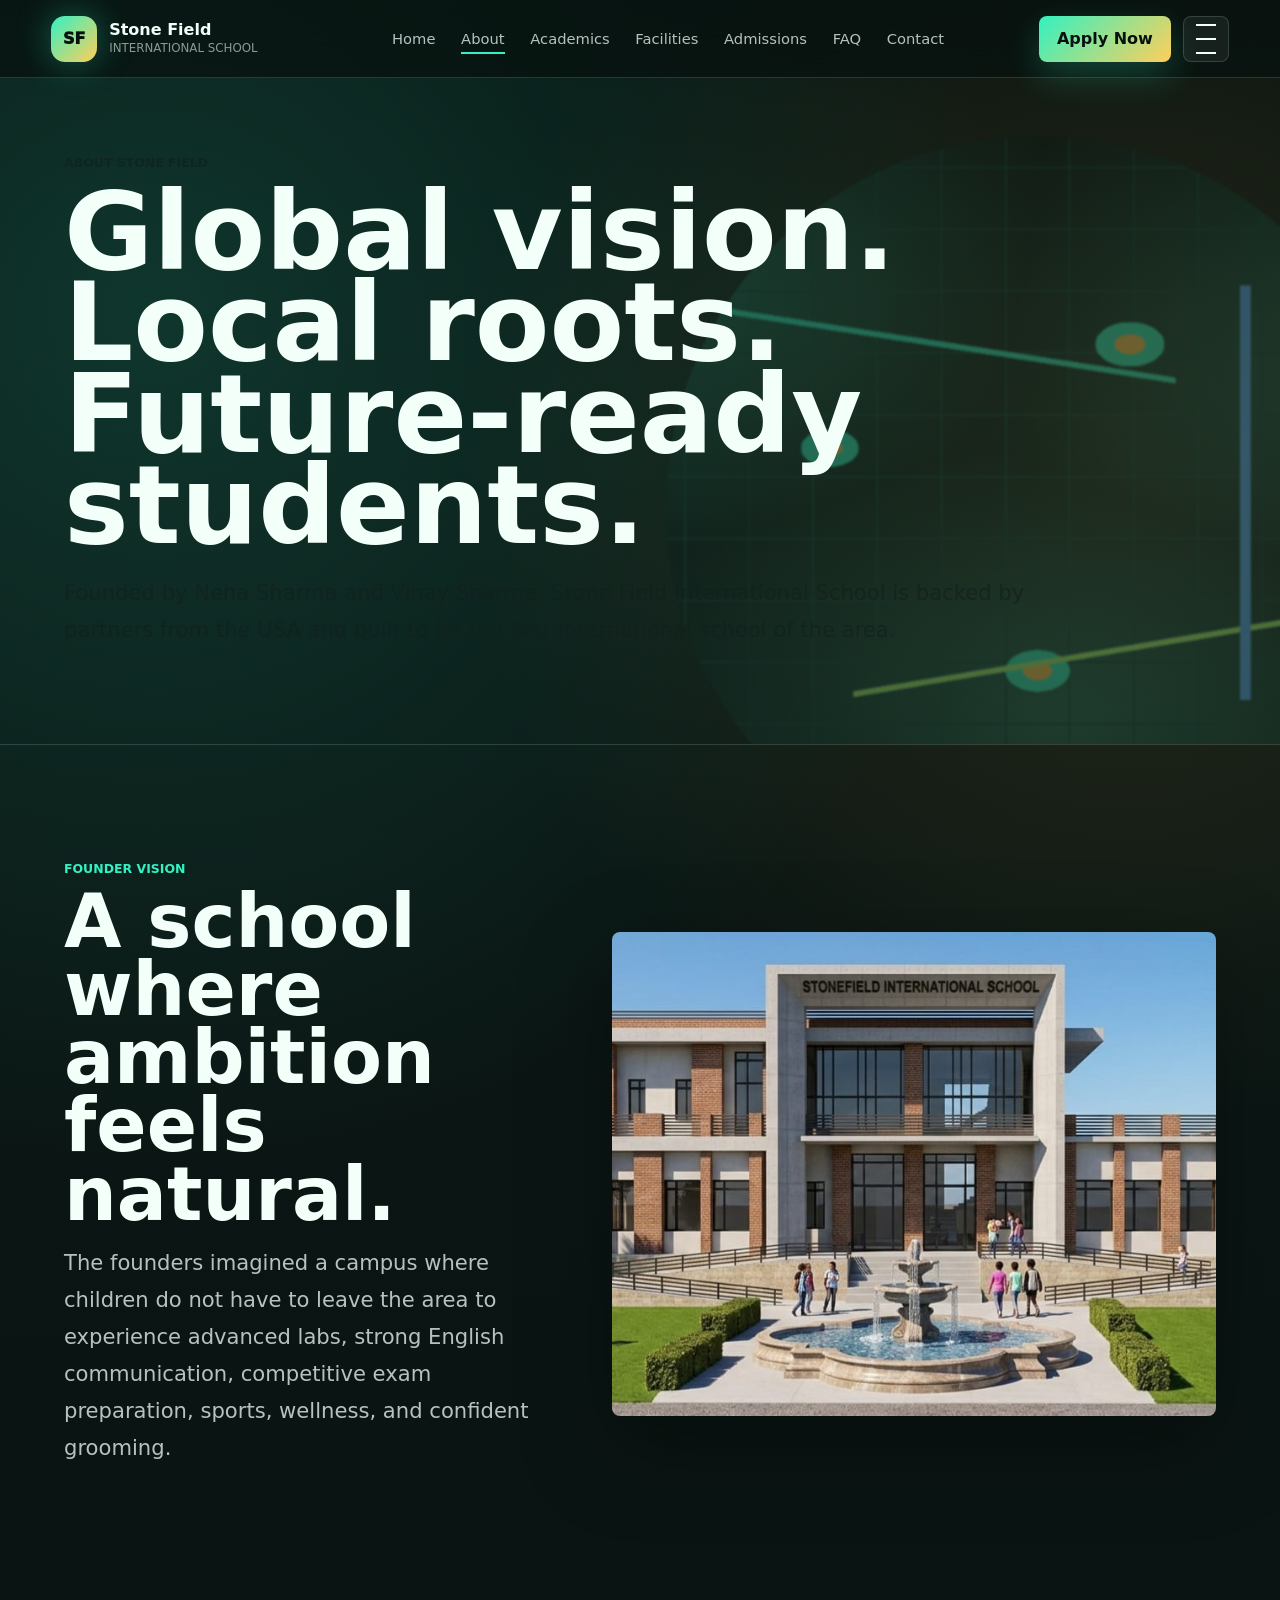
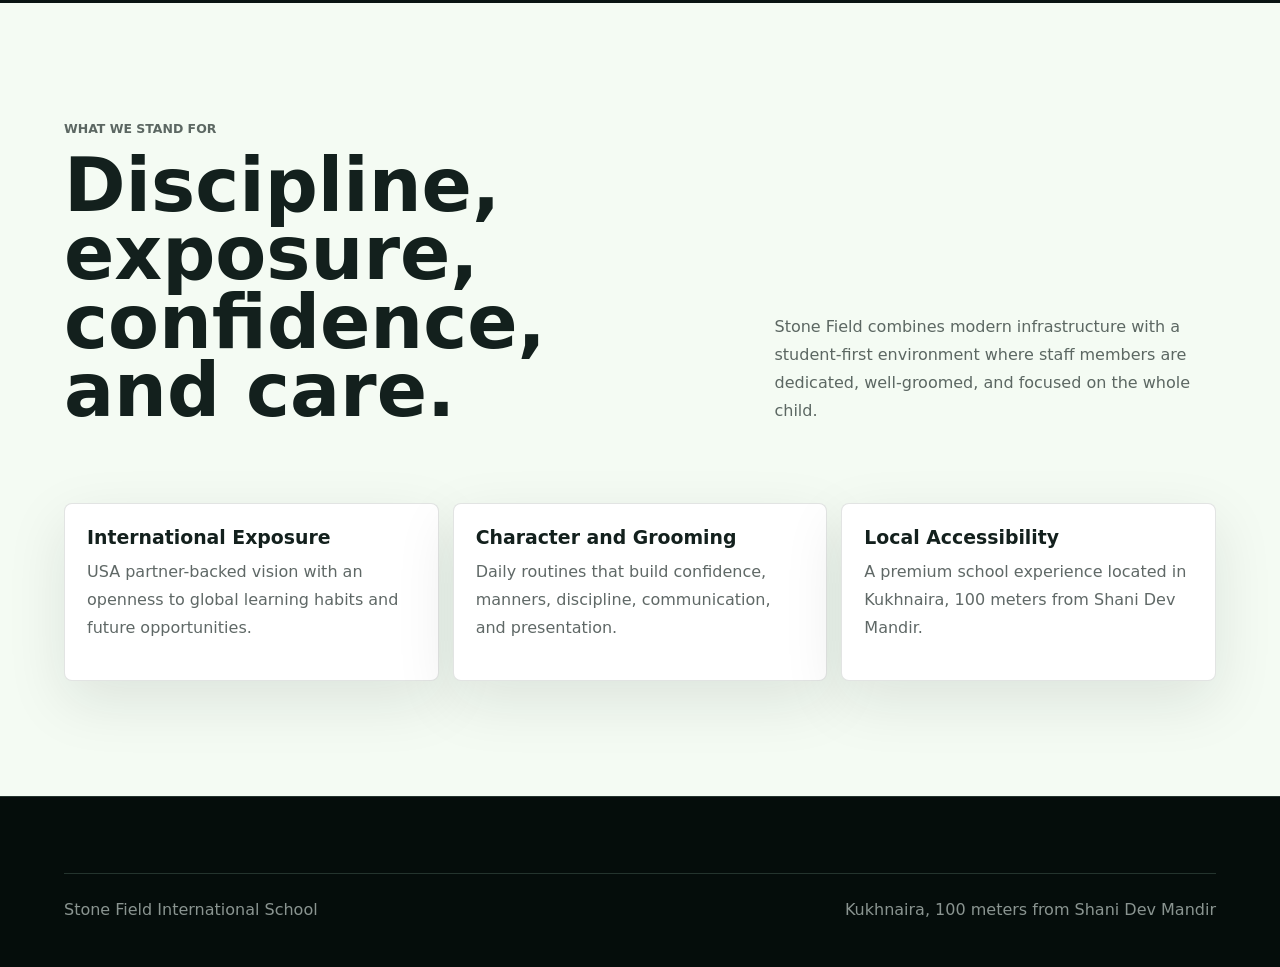
==== about.html @ f82017cf "Update about.html" ====
<!doctype html>
<html lang="en">
  <head>
    <meta charset="UTF-8" />
    <meta name="viewport" content="width=device-width, initial-scale=1.0" />
    <title>About | Stone Field International School</title>
    <meta name="description" content="About Stone Field International School, Kukhnaira's first international school." />
    <link rel="stylesheet" href="styles.css" />
  </head>
  <body>
    <header class="site-header">
      <a class="brand" href="index.html"><span class="brand-mark">SF</span><span><strong>Stone Field</strong><small>International School</small></span></a>
      <nav class="desktop-nav"><a href="index.html">Home</a><a class="is-active" href="about.html">About</a><a href="academics.html">Academics</a><a href="facilities.html">Facilities</a><a href="admissions.html">Admissions</a><a href="faq.html">FAQ</a><a href="contact.html">Contact</a></nav>
      <div class="header-actions"><a class="chip-link" href="admissions.html">Apply Now</a><button class="menu-button" type="button" aria-expanded="false" aria-controls="megaMenu" aria-label="Open menu"><span></span><span></span><span></span></button></div>
    </header>
    <aside class="mega-menu" id="megaMenu" aria-hidden="true">
      <nav class="mega-links"><a href="about.html">About <span>01</span></a><a href="academics.html">Academics <span>02</span></a><a href="facilities.html">Facilities <span>03</span></a><a href="admissions.html">Admissions <span>04</span></a><a href="faq.html">FAQ <span>05</span></a><a href="contact.html">Contact <span>06</span></a></nav>
      <div class="mega-panel"><p class="eyebrow">Our story</p><h2>Built for a new generation of learners.</h2><p>Stone Field brings international-standard schooling to Kukhnaira with a high-tech campus and values-led culture.</p><a class="primary-button" href="contact.html">Visit Campus</a></div>
    </aside>
    <main>
      <section class="page-hero">
        <div class="page-intro">
          <p class="eyebrow">About Stone Field</p>
          <h1>Global vision. Local roots. Future-ready students.</h1>
          <p class="lead">Founded by Neha Sharma and Vinay Sharma, Stone Field International School is backed by partners from the USA and built to be the first international school of the area.</p>
        </div>
      </section>
      <section class="section split-section">
        <div>
          <p class="eyebrow">Founder vision</p>
          <h2>A school where ambition feels natural.</h2>
          <p class="lead">The founders imagined a campus where children do not have to leave the area to experience advanced labs, strong English communication, competitive exam preparation, sports, wellness, and confident grooming.</p>
        </div>
        <img src="assets/stone-field-campus.png" alt="Stone Field campus" />
      </section>
      <section class="section light">
        <div class="section-heading">
          <div><p class="eyebrow">What we stand for</p><h2>Discipline, exposure, confidence, and care.</h2></div>
          <p>Stone Field combines modern infrastructure with a student-first environment where staff members are dedicated, well-groomed, and focused on the whole child.</p>
        </div>
        <div class="path-grid">
          <article class="path-card"><h3>International Exposure</h3><p>USA partner-backed vision with an openness to global learning habits and future opportunities.</p></article>
          <article class="path-card"><h3>Character and Grooming</h3><p>Daily routines that build confidence, manners, discipline, communication, and presentation.</p></article>
          <article class="path-card"><h3>Local Accessibility</h3><p>A premium school experience located in Kukhnaira, 100 meters from Shani Dev Mandir.</p></article>
        </div>
      </section>
    </main>
    <footer class="site-footer"><div class="footer-bottom"><span>Stone Field International School</span><span>Kukhnaira, 100 meters from Shani Dev Mandir</span></div></footer>
    <script src="script.js"></script>
  </body>
</html>
---- styles.css ----
:root {
  --night: #07110f;
  --panel: #0d1b18;
  --panel-2: #102520;
  --ink: #f3fff9;
  --soft: rgba(243, 255, 249, 0.74);
  --muted: rgba(243, 255, 249, 0.56);
  --line: rgba(198, 255, 230, 0.16);
  --teal: #33f1c2;
  --mint: #a8ff7a;
  --gold: #ffcf5a;
  --coral: #ff745c;
  --blue: #58b8ff;
  --paper: #f4fbf3;
  --dark-text: #13201d;
  --shadow: 0 30px 90px rgba(0, 0, 0, 0.34);
}

* {
  box-sizing: border-box;
}

html {
  scroll-behavior: smooth;
}

body {
  margin: 0;
  color: var(--ink);
  background:
    radial-gradient(circle at 12% 12%, rgba(51, 241, 194, 0.16), transparent 34%),
    radial-gradient(circle at 88% 18%, rgba(255, 207, 90, 0.12), transparent 28%),
    linear-gradient(180deg, #07110f 0%, #0b1614 42%, #07110f 100%);
  font-family: Inter, ui-sans-serif, system-ui, -apple-system, BlinkMacSystemFont, "Segoe UI", sans-serif;
}

body.menu-open {
  overflow: hidden;
}

a {
  color: inherit;
  text-decoration: none;
}

img {
  display: block;
  max-width: 100%;
}

button,
input,
select,
textarea {
  font: inherit;
}

.site-header {
  position: fixed;
  z-index: 50;
  top: 0;
  left: 0;
  right: 0;
  display: flex;
  align-items: center;
  justify-content: space-between;
  gap: 24px;
  min-height: 78px;
  padding: 14px clamp(18px, 4vw, 64px);
  border-bottom: 1px solid var(--line);
  background: rgba(7, 17, 15, 0.72);
  backdrop-filter: blur(22px);
}

.brand {
  display: flex;
  align-items: center;
  gap: 12px;
  min-width: 246px;
}

.brand-mark {
  display: grid;
  place-items: center;
  width: 46px;
  height: 46px;
  color: var(--night);
  background: linear-gradient(135deg, var(--teal), var(--gold));
  border-radius: 14px;
  font-weight: 950;
  box-shadow: 0 0 34px rgba(51, 241, 194, 0.34);
}

.brand strong,
.brand small {
  display: block;
  line-height: 1;
}

.brand small {
  margin-top: 5px;
  color: var(--muted);
  font-size: 0.74rem;
  text-transform: uppercase;
}

.desktop-nav {
  display: flex;
  align-items: center;
  justify-content: center;
  gap: clamp(14px, 2vw, 28px);
  color: var(--soft);
  font-size: 0.92rem;
}

.desktop-nav a {
  position: relative;
  padding: 10px 0;
}

.desktop-nav a::after {
  position: absolute;
  right: 0;
  bottom: 3px;
  left: 0;
  height: 2px;
  content: "";
  background: var(--teal);
  transform: scaleX(0);
  transform-origin: left;
  transition: transform 180ms ease;
}

.desktop-nav a:hover::after,
.desktop-nav a.is-active::after {
  transform: scaleX(1);
}

.header-actions {
  display: flex;
  align-items: center;
  gap: 12px;
}

.chip-link,
.primary-button,
.secondary-button,
.ghost-button,
.enquiry-form button {
  display: inline-flex;
  align-items: center;
  justify-content: center;
  min-height: 46px;
  padding: 0 18px;
  border-radius: 8px;
  font-weight: 850;
  line-height: 1;
}

.chip-link,
.primary-button,
.enquiry-form button {
  color: var(--night);
  background: linear-gradient(135deg, var(--teal), var(--gold));
  border: 0;
  box-shadow: 0 14px 36px rgba(51, 241, 194, 0.22);
}

.secondary-button {
  color: var(--ink);
  border: 1px solid rgba(255, 255, 255, 0.38);
  background: rgba(255, 255, 255, 0.08);
}

.ghost-button {
  color: var(--ink);
  border: 1px solid var(--line);
  background: transparent;
}

.menu-button {
  display: grid;
  place-items: center;
  width: 46px;
  height: 46px;
  border: 1px solid var(--line);
  border-radius: 8px;
  color: var(--ink);
  background: rgba(255, 255, 255, 0.06);
  cursor: pointer;
}

.menu-button span {
  display: block;
  width: 20px;
  height: 2px;
  margin: 3px 0;
  background: currentColor;
}

.mega-menu {
  position: fixed;
  z-index: 45;
  inset: 0;
  display: grid;
  grid-template-columns: minmax(0, 0.9fr) minmax(320px, 1.1fr);
  gap: clamp(24px, 5vw, 70px);
  align-items: end;
  padding: 112px clamp(18px, 5vw, 72px) 48px;
  background:
    linear-gradient(135deg, rgba(7, 17, 15, 0.98), rgba(12, 36, 31, 0.96)),
    url("assets/circuit-campus.png") center / cover;
  transform: translateY(-105%);
  transition: transform 260ms ease;
}

.mega-menu.is-open {
  transform: translateY(0);
}

.mega-links {
  display: grid;
  gap: 12px;
}

.mega-links a {
  display: flex;
  justify-content: space-between;
  gap: 18px;
  padding: clamp(16px, 2vw, 24px);
  border: 1px solid var(--line);
  border-radius: 8px;
  background: rgba(255, 255, 255, 0.06);
  font-size: clamp(1.45rem, 4vw, 4.6rem);
  font-weight: 920;
  line-height: 0.95;
}

.mega-links span {
  color: var(--teal);
  font-size: 0.85rem;
}

.mega-panel {
  padding: clamp(24px, 4vw, 42px);
  border: 1px solid var(--line);
  border-radius: 8px;
  background: rgba(255, 255, 255, 0.08);
  box-shadow: var(--shadow);
}

.mega-panel p {
  color: var(--soft);
  line-height: 1.75;
}

.hero {
  position: relative;
  min-height: 100vh;
  display: grid;
  align-items: end;
  overflow: hidden;
  padding: 118px clamp(18px, 5vw, 72px) 44px;
}

.hero::before {
  position: absolute;
  inset: 0;
  content: "";
  background:
    linear-gradient(90deg, rgba(7, 17, 15, 0.92) 0%, rgba(7, 17, 15, 0.64) 42%, rgba(7, 17, 15, 0.18) 100%),
    linear-gradient(0deg, rgba(7, 17, 15, 0.98) 0%, rgba(7, 17, 15, 0) 50%);
}

.hero-art {
  position: absolute;
  inset: 0;
  width: 100%;
  height: 100%;
  object-fit: cover;
  filter: saturate(1.12) contrast(1.08) brightness(0.92);
}

.hero-grid {
  position: absolute;
  inset: 0;
  opacity: 0.26;
  background-image:
    linear-gradient(rgba(51, 241, 194, 0.18) 1px, transparent 1px),
    linear-gradient(90deg, rgba(51, 241, 194, 0.18) 1px, transparent 1px);
  background-size: 54px 54px;
  mask-image: linear-gradient(90deg, black, transparent 78%);
}

.hero::after {
  position: absolute;
  inset: 0;
  content: "";
  pointer-events: none;
  background:
    linear-gradient(rgba(255, 255, 255, 0.04) 1px, transparent 1px),
    linear-gradient(90deg, rgba(255, 255, 255, 0.03) 1px, transparent 1px);
  background-size: 100% 7px, 9px 100%;
  opacity: 0.16;
}

.hero-content {
  position: relative;
  z-index: 2;
  display: grid;
  grid-template-columns: minmax(0, 1.05fr) minmax(300px, 0.58fr);
  gap: clamp(28px, 5vw, 76px);
  align-items: end;
  width: 100%;
}

.hero-copy-wrap {
  max-width: 880px;
}

.eyebrow {
  margin: 0 0 12px;
  color: var(--teal);
  font-size: 0.78rem;
  font-weight: 900;
  letter-spacing: 0;
  text-transform: uppercase;
}

h1,
h2,
h3,
p {
  margin-top: 0;
}

h1 {
  margin-bottom: 24px;
  font-size: clamp(3.4rem, 10vw, 10rem);
  line-height: 0.84;
  letter-spacing: 0;
}

h2 {
  margin-bottom: 16px;
  font-size: clamp(2.25rem, 5.8vw, 6.8rem);
  line-height: 0.92;
  letter-spacing: 0;
}

h3 {
  margin-bottom: 10px;
  font-size: 1.18rem;
}

.hero-copy,
.lead {
  color: var(--soft);
  font-size: clamp(1.04rem, 1.7vw, 1.32rem);
  line-height: 1.75;
}

.hero-actions {
  display: flex;
  flex-wrap: wrap;
  gap: 12px;
  margin-top: 30px;
}

.signal-card {
  padding: 22px;
  border: 1px solid var(--line);
  border-radius: 8px;
  background: rgba(8, 24, 21, 0.76);
  box-shadow: var(--shadow);
  backdrop-filter: blur(18px);
}

.signal-card strong {
  display: block;
  margin-bottom: 12px;
  color: var(--gold);
  font-size: 0.86rem;
  text-transform: uppercase;
}

.signal-row {
  display: grid;
  grid-template-columns: 88px 1fr;
  gap: 14px;
  align-items: center;
  padding: 13px 0;
  border-top: 1px solid var(--line);
}

.signal-row b {
  color: var(--ink);
  font-size: 1.7rem;
  line-height: 1;
}

.signal-row span {
  color: var(--muted);
  line-height: 1.45;
}

.ticker {
  position: relative;
  z-index: 2;
  overflow: hidden;
  margin-top: 44px;
  border-block: 1px solid var(--line);
  color: var(--night);
  background: linear-gradient(90deg, var(--teal), var(--gold), var(--mint));
}

.ticker-track {
  display: flex;
  width: max-content;
  animation: ticker 28s linear infinite;
}

.ticker span {
  padding: 13px 26px;
  font-weight: 900;
  white-space: nowrap;
}

@keyframes ticker {
  from {
    transform: translateX(0);
  }
  to {
    transform: translateX(-50%);
  }
}

.section {
  padding: clamp(72px, 9vw, 132px) clamp(18px, 5vw, 72px);
}

.section.light {
  color: var(--dark-text);
  background: var(--paper);
}

.section-heading {
  display: grid;
  grid-template-columns: minmax(0, 0.82fr) minmax(280px, 0.56fr);
  gap: clamp(24px, 5vw, 70px);
  align-items: end;
  margin-bottom: clamp(30px, 5vw, 62px);
}

.section-heading p:not(.eyebrow),
.section.light p,
.page-intro p {
  color: rgba(19, 32, 29, 0.68);
  line-height: 1.75;
}

.section:not(.light) .section-heading p:not(.eyebrow),
.section:not(.light) .lead {
  color: var(--soft);
}

.story-steps {
  display: grid;
  grid-template-columns: repeat(5, minmax(0, 1fr));
  border-top: 1px solid var(--line);
  border-left: 1px solid var(--line);
}

.story-steps a {
  min-height: 270px;
  display: flex;
  flex-direction: column;
  justify-content: space-between;
  padding: 22px;
  border-right: 1px solid var(--line);
  border-bottom: 1px solid var(--line);
  background: rgba(255, 255, 255, 0.055);
  transition:
    transform 180ms ease,
    background 180ms ease;
}

.story-steps a:hover {
  background: rgba(51, 241, 194, 0.1);
  transform: translateY(-6px);
}

.story-steps b {
  color: var(--teal);
  font-size: 0.9rem;
}

.story-steps strong {
  font-size: clamp(1.28rem, 2.2vw, 2.25rem);
  line-height: 1;
}

.story-steps span {
  color: var(--muted);
  line-height: 1.55;
}

.feature-showcase {
  display: grid;
  grid-template-columns: repeat(3, minmax(0, 1fr));
  gap: 18px;
}

.feature-card,
.facility-card,
.path-card,
.news-card,
.contact-card {
  overflow: hidden;
  border: 1px solid rgba(19, 32, 29, 0.12);
  border-radius: 8px;
  background: #fff;
  box-shadow: 0 20px 60px rgba(19, 32, 29, 0.1);
}

.feature-card img,
.facility-card img,
.news-card img {
  width: 100%;
  aspect-ratio: 1.42;
  object-fit: cover;
  filter: saturate(1.08) contrast(1.03);
}

.feature-card,
.facility-card {
  position: relative;
}

.feature-card::after,
.facility-card::after {
  position: absolute;
  top: 16px;
  right: 16px;
  width: 42px;
  height: 42px;
  content: "";
  border: 1px solid rgba(51, 241, 194, 0.6);
  border-left: 0;
  border-bottom: 0;
}

.feature-card div,
.facility-card div,
.path-card,
.news-card div,
.contact-card {
  padding: 22px;
}

.feature-card p,
.facility-card p,
.path-card p,
.news-card p,
.contact-card p {
  color: rgba(19, 32, 29, 0.66);
  line-height: 1.65;
}

.dark-band {
  background:
    linear-gradient(135deg, rgba(12, 28, 25, 0.96), rgba(10, 22, 31, 0.96)),
    url("assets/circuit-campus.png") center / cover fixed;
}

.metric-grid,
.facility-grid,
.path-grid,
.contact-grid {
  display: grid;
  grid-template-columns: repeat(4, minmax(0, 1fr));
  gap: 14px;
}

.metric {
  min-height: 180px;
  padding: 22px;
  border: 1px solid var(--line);
  border-radius: 8px;
  background: rgba(255, 255, 255, 0.06);
}

.metric b {
  display: block;
  margin-bottom: 18px;
  color: var(--gold);
  font-size: clamp(2.5rem, 5vw, 5rem);
  line-height: 0.9;
}

.metric span {
  color: var(--soft);
  line-height: 1.55;
}

.vision-wall {
  display: grid;
  grid-template-columns: 1.05fr 0.95fr;
  gap: 18px;
  align-items: stretch;
}

.vision-photo {
  position: relative;
  min-height: 560px;
  overflow: hidden;
  border: 1px solid var(--line);
  border-radius: 8px;
  background: var(--panel);
  box-shadow: var(--shadow);
}

.vision-photo img {
  width: 100%;
  height: 100%;
  min-height: inherit;
  object-fit: cover;
  filter: saturate(1.08) contrast(1.08);
}

.vision-photo::before {
  position: absolute;
  inset: 0;
  content: "";
  background: linear-gradient(0deg, rgba(7, 17, 15, 0.88), rgba(7, 17, 15, 0.04) 58%);
}

.vision-photo div {
  position: absolute;
  right: 0;
  bottom: 0;
  left: 0;
  padding: clamp(22px, 4vw, 40px);
}

.vision-photo h3 {
  max-width: 620px;
  font-size: clamp(1.8rem, 3.8vw, 4.4rem);
  line-height: 0.94;
}

.vision-photo p {
  max-width: 560px;
  color: var(--soft);
  line-height: 1.7;
}

.vision-stack {
  display: grid;
  gap: 18px;
}

.vision-mini {
  position: relative;
  min-height: 270px;
  overflow: hidden;
  border: 1px solid var(--line);
  border-radius: 8px;
  background: var(--panel);
}

.vision-mini img {
  width: 100%;
  height: 100%;
  min-height: inherit;
  object-fit: cover;
  filter: saturate(1.1) contrast(1.04);
}

.vision-mini span {
  position: absolute;
  right: 16px;
  bottom: 16px;
  left: 16px;
  padding: 13px 14px;
  color: var(--night);
  background: linear-gradient(135deg, var(--teal), var(--gold));
  border-radius: 8px;
  font-weight: 900;
}

.page-hero {
  position: relative;
  overflow: hidden;
  padding: 152px clamp(18px, 5vw, 72px) 74px;
  border-bottom: 1px solid var(--line);
}

.page-hero::after {
  position: absolute;
  right: -10%;
  bottom: -18%;
  width: 58vw;
  height: 58vw;
  content: "";
  background: url("assets/circuit-campus.png") center / cover;
  opacity: 0.34;
  border-radius: 50%;
  filter: blur(1px);
}

.page-intro {
  position: relative;
  z-index: 1;
  max-width: 980px;
}

.page-intro h1 {
  font-size: clamp(3.2rem, 8.5vw, 8.6rem);
}

.split-section {
  display: grid;
  grid-template-columns: minmax(0, 0.8fr) minmax(300px, 1fr);
  gap: clamp(28px, 5vw, 76px);
  align-items: center;
}

.split-section img {
  width: 100%;
  border-radius: 8px;
  box-shadow: var(--shadow);
  aspect-ratio: 1.25;
  object-fit: cover;
}

.text-stack {
  display: grid;
  gap: 18px;
}

.text-stack article {
  padding: 20px;
  border: 1px solid var(--line);
  border-radius: 8px;
  background: rgba(255, 255, 255, 0.06);
}

.text-stack p {
  color: var(--soft);
  line-height: 1.7;
}

.facility-grid,
.path-grid,
.contact-grid {
  grid-template-columns: repeat(3, minmax(0, 1fr));
}

.facility-card h3,
.path-card h3,
.contact-card h3 {
  color: var(--dark-text);
}

.admission-steps {
  counter-reset: step;
  display: grid;
  gap: 14px;
}

.admission-steps article {
  counter-increment: step;
  display: grid;
  grid-template-columns: 86px 1fr;
  gap: 18px;
  padding: 22px;
  border: 1px solid var(--line);
  border-radius: 8px;
  background: rgba(255, 255, 255, 0.06);
}

.admission-steps article::before {
  content: "0" counter(step);
  color: var(--teal);
  font-size: 2.5rem;
  font-weight: 950;
}

.admission-steps p {
  color: var(--soft);
  line-height: 1.65;
}

.contact-section {
  display: grid;
  grid-template-columns: minmax(0, 0.8fr) minmax(320px, 0.8fr);
  gap: clamp(28px, 5vw, 72px);
  align-items: start;
}

.enquiry-form {
  display: grid;
  gap: 16px;
  padding: clamp(22px, 3vw, 34px);
  border: 1px solid var(--line);
  border-radius: 8px;
  background: rgba(255, 255, 255, 0.08);
  box-shadow: var(--shadow);
}

.enquiry-form label {
  display: grid;
  gap: 8px;
  color: var(--ink);
  font-weight: 800;
}

.enquiry-form input,
.enquiry-form select,
.enquiry-form textarea {
  width: 100%;
  min-height: 50px;
  padding: 0 14px;
  color: var(--ink);
  border: 1px solid var(--line);
  border-radius: 8px;
  background: rgba(255, 255, 255, 0.08);
}

.enquiry-form textarea {
  min-height: 120px;
  padding-top: 14px;
  resize: vertical;
}

.form-note {
  margin: 0;
  color: var(--muted);
  font-size: 0.9rem;
}

.site-footer {
  padding: 42px clamp(18px, 5vw, 72px);
  border-top: 1px solid var(--line);
  background: #050d0b;
}

.footer-grid {
  display: grid;
  grid-template-columns: minmax(260px, 1fr) repeat(3, minmax(140px, 0.5fr));
  gap: 28px;
}

.site-footer h3,
.site-footer strong {
  color: var(--ink);
}

.site-footer a,
.site-footer p,
.site-footer span {
  display: block;
  color: var(--muted);
  line-height: 1.8;
}

.footer-bottom {
  display: flex;
  justify-content: space-between;
  gap: 18px;
  margin-top: 34px;
  padding-top: 22px;
  border-top: 1px solid var(--line);
}

@media (max-width: 1050px) {
  .desktop-nav {
    display: none;
  }

  .hero-content,
  .section-heading,
  .split-section,
  .contact-section,
  .mega-menu {
    grid-template-columns: 1fr;
  }

  .story-steps,
  .metric-grid,
  .facility-grid,
  .path-grid,
  .contact-grid {
    grid-template-columns: repeat(2, minmax(0, 1fr));
  }

  .feature-showcase {
    grid-template-columns: 1fr;
  }

  .vision-wall {
    grid-template-columns: 1fr;
  }
}

@media (max-width: 700px) {
  .site-header {
    min-height: 70px;
  }

  .brand {
    min-width: 0;
  }

  .brand small {
    font-size: 0.66rem;
  }

  .chip-link {
    display: none;
  }

  .hero {
    min-height: 94vh;
    padding-top: 100px;
  }

  h1,
  .page-intro h1 {
    font-size: clamp(3.2rem, 15vw, 5.6rem);
  }

  .hero-actions a {
    width: 100%;
  }

  .story-steps,
  .metric-grid,
  .facility-grid,
  .path-grid,
  .contact-grid,
  .footer-grid {
    grid-template-columns: 1fr;
  }

  .story-steps a {
    min-height: 190px;
  }

  .vision-photo {
    min-height: 430px;
  }

  .admission-steps article {
    grid-template-columns: 1fr;
  }

  .footer-bottom {
    flex-direction: column;
  }
}
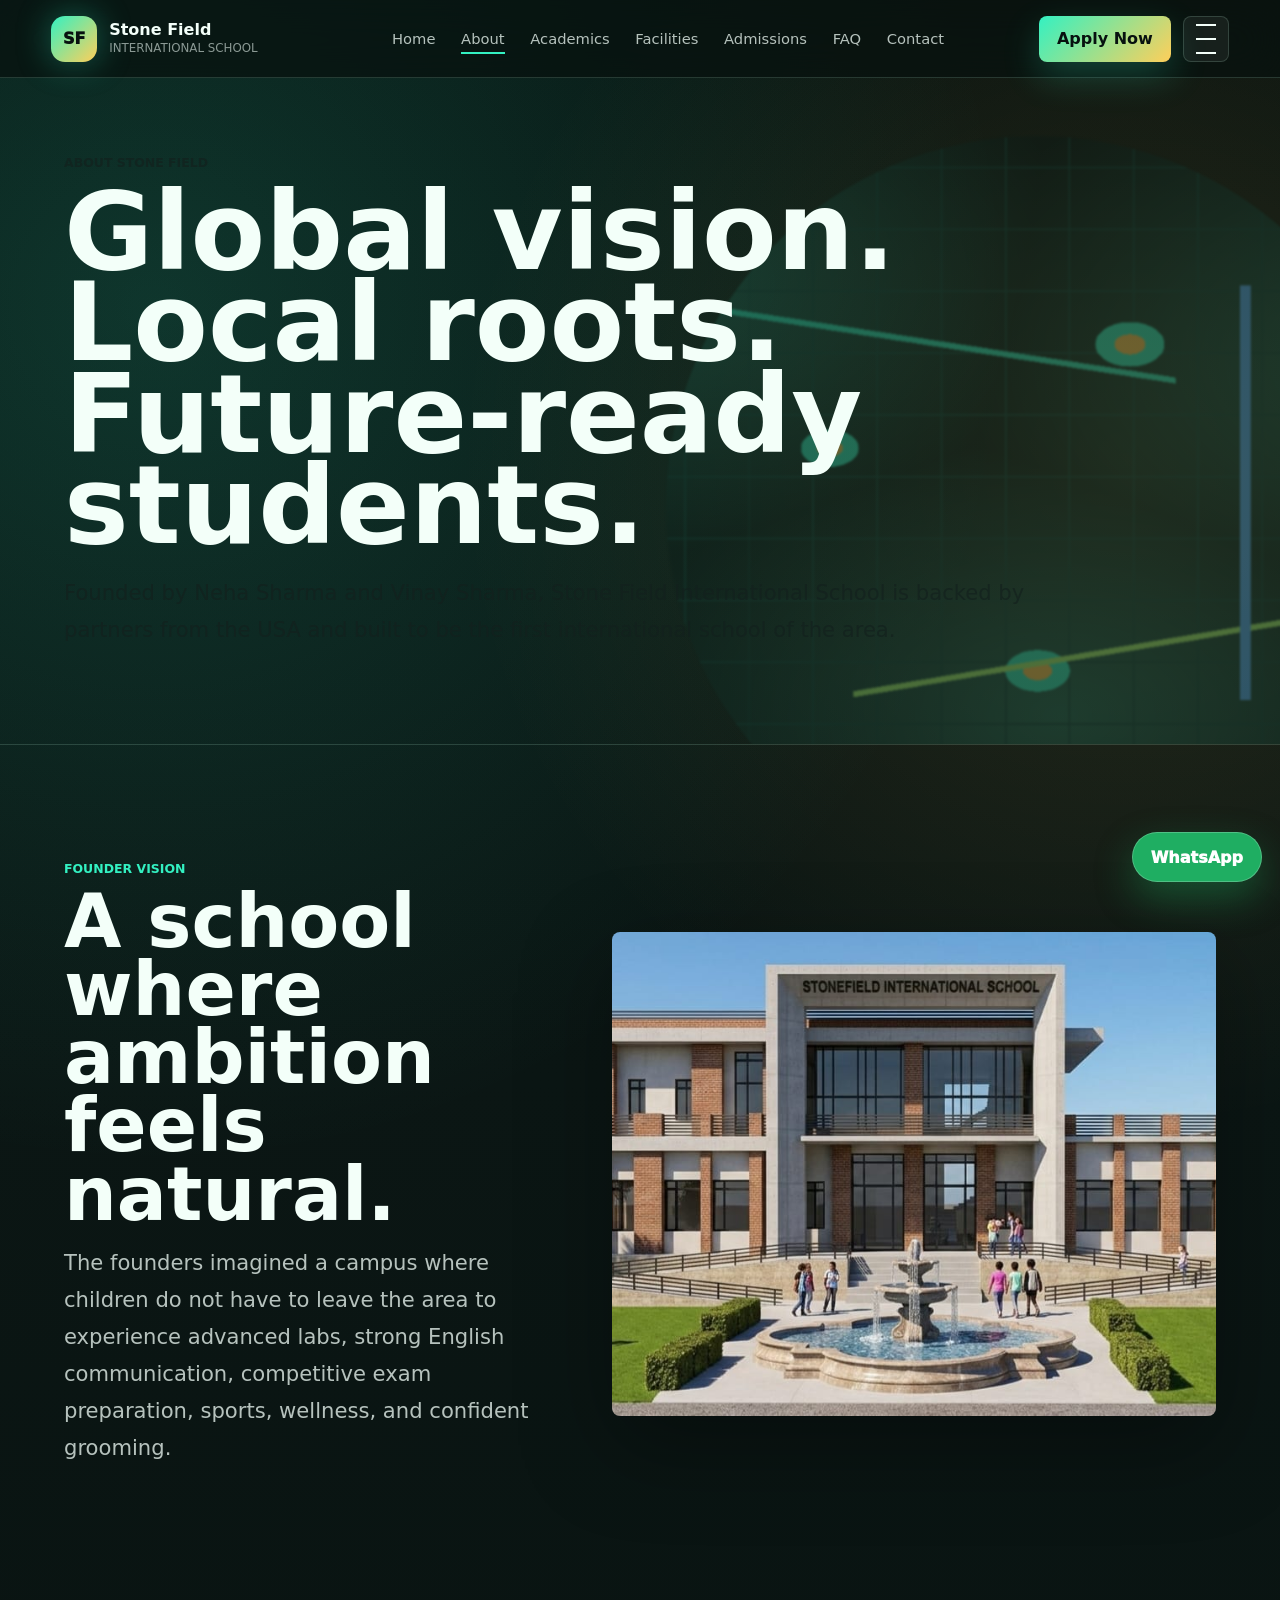
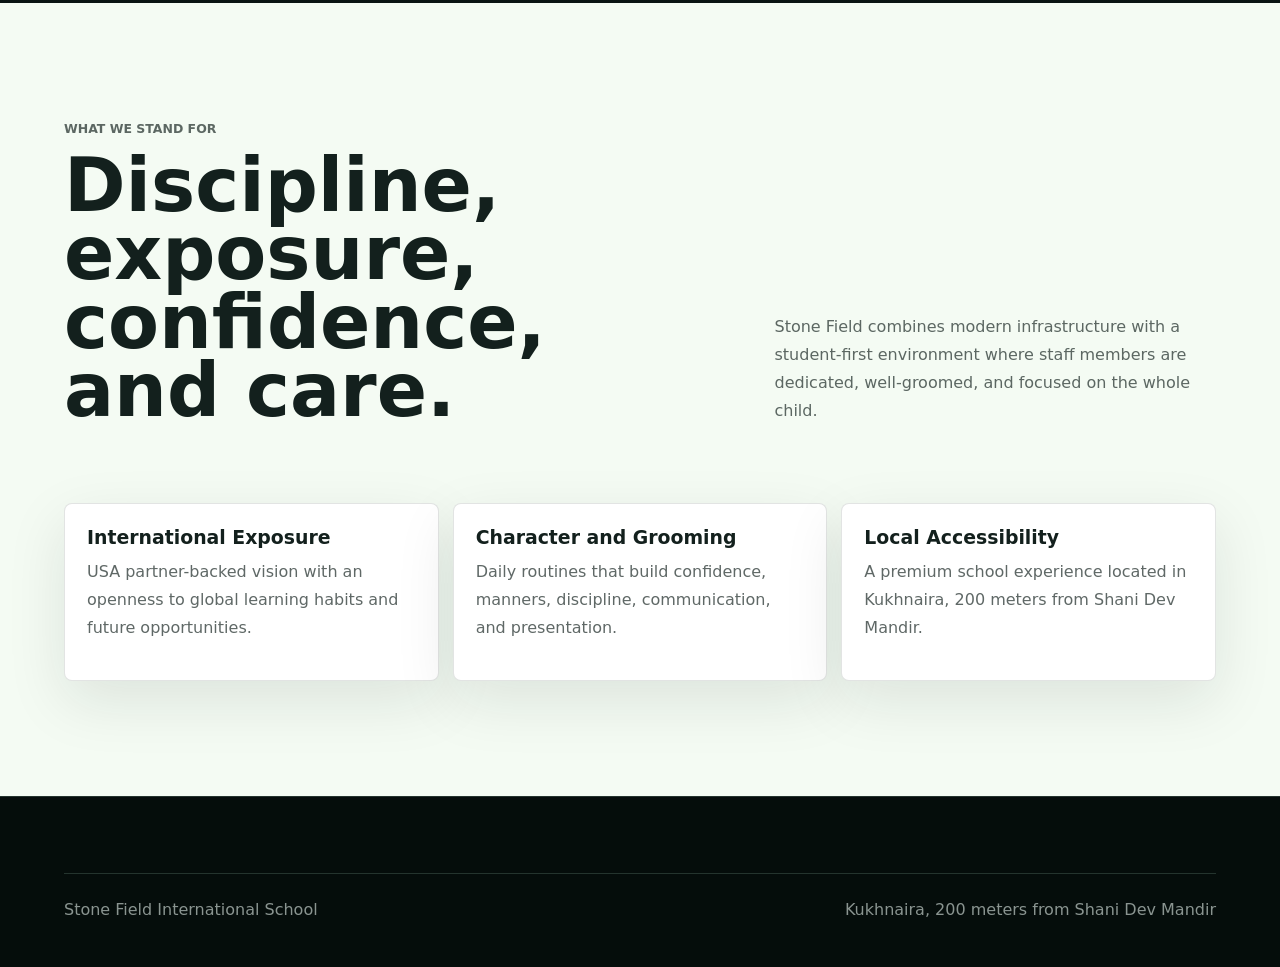
==== commit ca08e072: "Update about.html" ====
--- a/about.html
+++ b/about.html
@@ -41,11 +41,11 @@
         <div class="path-grid">
           <article class="path-card"><h3>International Exposure</h3><p>USA partner-backed vision with an openness to global learning habits and future opportunities.</p></article>
           <article class="path-card"><h3>Character and Grooming</h3><p>Daily routines that build confidence, manners, discipline, communication, and presentation.</p></article>
-          <article class="path-card"><h3>Local Accessibility</h3><p>A premium school experience located in Kukhnaira, 100 meters from Shani Dev Mandir.</p></article>
+          <article class="path-card"><h3>Local Accessibility</h3><p>A premium school experience located in Kukhnaira, 200 meters from Shani Dev Mandir.</p></article>
         </div>
       </section>
     </main>
-    <footer class="site-footer"><div class="footer-bottom"><span>Stone Field International School</span><span>Kukhnaira, 100 meters from Shani Dev Mandir</span></div></footer>
+    <footer class="site-footer"><div class="footer-bottom"><span>Stone Field International School</span><span>Kukhnaira, 200 meters from Shani Dev Mandir</span></div></footer>
     <script src="script.js"></script>
   </body>
 </html>
--- a/styles.css
+++ b/styles.css
@@ -22,6 +22,7 @@
 
 html {
   scroll-behavior: smooth;
+  width: 100%;
 }
 
 body {
@@ -32,6 +33,8 @@
     radial-gradient(circle at 88% 18%, rgba(255, 207, 90, 0.12), transparent 28%),
     linear-gradient(180deg, #07110f 0%, #0b1614 42%, #07110f 100%);
   font-family: Inter, ui-sans-serif, system-ui, -apple-system, BlinkMacSystemFont, "Segoe UI", sans-serif;
+  overflow-x: hidden;
+  width: 100%;
 }
 
 body.menu-open {
@@ -46,6 +49,18 @@
 img {
   display: block;
   max-width: 100%;
+}
+
+section,
+header,
+footer,
+main,
+article,
+div,
+nav,
+aside,
+form {
+  min-width: 0;
 }
 
 button,
@@ -79,6 +94,10 @@
   min-width: 246px;
 }
 
+.brand > span:last-child {
+  min-width: 0;
+}
+
 .brand-mark {
   display: grid;
   place-items: center;
@@ -95,6 +114,7 @@
 .brand small {
   display: block;
   line-height: 1;
+  overflow-wrap: break-word;
 }
 
 .brand small {
@@ -155,6 +175,9 @@
   border-radius: 8px;
   font-weight: 850;
   line-height: 1;
+  max-width: 100%;
+  text-align: center;
+  white-space: normal;
 }
 
 .chip-link,
@@ -188,6 +211,7 @@
   color: var(--ink);
   background: rgba(255, 255, 255, 0.06);
   cursor: pointer;
+  flex: 0 0 auto;
 }
 
 .menu-button span {
@@ -212,6 +236,7 @@
     url("assets/circuit-campus.png") center / cover;
   transform: translateY(-105%);
   transition: transform 260ms ease;
+  overflow-y: auto;
 }
 
 .mega-menu.is-open {
@@ -263,13 +288,49 @@
   padding: 118px clamp(18px, 5vw, 72px) 44px;
 }
 
+.admission-alert {
+  position: fixed;
+  z-index: 60;
+  top: 78px;
+  left: 0;
+  right: 0;
+  display: flex;
+  align-items: center;
+  justify-content: center;
+  gap: 14px;
+  min-height: 42px;
+  padding: 9px clamp(14px, 4vw, 52px);
+  color: var(--night);
+  background: linear-gradient(90deg, var(--gold), var(--teal), var(--mint));
+  box-shadow: 0 18px 50px rgba(0, 0, 0, 0.22);
+}
+
+.admission-alert span {
+  padding: 5px 9px;
+  border: 1px solid rgba(7, 17, 15, 0.28);
+  border-radius: 999px;
+  font-size: 0.76rem;
+  font-weight: 950;
+  text-transform: uppercase;
+}
+
+.admission-alert strong {
+  font-size: 0.92rem;
+}
+
+.admission-alert a {
+  font-weight: 950;
+  text-decoration: underline;
+  text-underline-offset: 4px;
+}
+
 .hero::before {
   position: absolute;
   inset: 0;
   content: "";
   background:
-    linear-gradient(90deg, rgba(7, 17, 15, 0.92) 0%, rgba(7, 17, 15, 0.64) 42%, rgba(7, 17, 15, 0.18) 100%),
-    linear-gradient(0deg, rgba(7, 17, 15, 0.98) 0%, rgba(7, 17, 15, 0) 50%);
+    linear-gradient(90deg, rgba(3, 10, 9, 0.98) 0%, rgba(3, 10, 9, 0.88) 48%, rgba(3, 10, 9, 0.48) 100%),
+    linear-gradient(0deg, rgba(3, 10, 9, 0.98) 0%, rgba(3, 10, 9, 0.4) 58%, rgba(3, 10, 9, 0.28) 100%);
 }
 
 .hero-art {
@@ -281,9 +342,14 @@
   filter: saturate(1.12) contrast(1.08) brightness(0.92);
 }
 
+.hero-art {
+  z-index: 0;
+}
+
 .hero-grid {
   position: absolute;
   inset: 0;
+  z-index: 1;
   opacity: 0.26;
   background-image:
     linear-gradient(rgba(51, 241, 194, 0.18) 1px, transparent 1px),
@@ -302,11 +368,12 @@
     linear-gradient(90deg, rgba(255, 255, 255, 0.03) 1px, transparent 1px);
   background-size: 100% 7px, 9px 100%;
   opacity: 0.16;
+  z-index: 1;
 }
 
 .hero-content {
   position: relative;
-  z-index: 2;
+  z-index: 3;
   display: grid;
   grid-template-columns: minmax(0, 1.05fr) minmax(300px, 0.58fr);
   gap: clamp(28px, 5vw, 76px);
@@ -314,8 +381,86 @@
   width: 100%;
 }
 
+@keyframes pulse-dot {
+  0%,
+  100% {
+    transform: scale(1);
+  }
+  50% {
+    transform: scale(0.72);
+  }
+}
+
+.media-showcase {
+  display: grid;
+  grid-template-columns: minmax(0, 0.82fr) minmax(320px, 0.72fr);
+  gap: clamp(24px, 5vw, 72px);
+  align-items: center;
+  background:
+    radial-gradient(circle at 80% 20%, rgba(51, 241, 194, 0.16), transparent 30%),
+    #07110f;
+}
+
+.media-copy {
+  max-width: 780px;
+}
+
+.media-copy p {
+  color: var(--soft);
+  line-height: 1.72;
+}
+
+.video-card {
+  position: relative;
+  margin: 0;
+  overflow: hidden;
+  border: 1px solid rgba(198, 255, 230, 0.2);
+  border-radius: 8px;
+  background: #050d0b;
+  box-shadow: var(--shadow);
+}
+
+.video-card video {
+  width: 100%;
+  aspect-ratio: 16 / 9;
+  object-fit: cover;
+}
+
+.video-card figcaption {
+  position: absolute;
+  left: 14px;
+  bottom: 14px;
+  display: inline-flex;
+  align-items: center;
+  gap: 9px;
+  padding: 10px 12px;
+  color: var(--ink);
+  border: 1px solid rgba(198, 255, 230, 0.18);
+  border-radius: 999px;
+  background: rgba(3, 10, 9, 0.62);
+  backdrop-filter: blur(12px);
+  font-size: 0.82rem;
+  font-weight: 900;
+}
+
+.video-card figcaption span {
+  width: 10px;
+  height: 10px;
+  background: #23f08f;
+  border-radius: 50%;
+  box-shadow: 0 0 0 6px rgba(35, 240, 143, 0.16), 0 0 18px rgba(35, 240, 143, 0.72);
+  animation: pulse-dot 1.7s ease-in-out infinite;
+}
+
 .hero-copy-wrap {
   max-width: 880px;
+  min-width: 0;
+  padding: clamp(18px, 3vw, 34px);
+  border: 1px solid rgba(198, 255, 230, 0.2);
+  border-radius: 8px;
+  background: rgba(3, 10, 9, 0.58);
+  box-shadow: var(--shadow);
+  backdrop-filter: blur(16px);
 }
 
 .eyebrow {
@@ -339,6 +484,7 @@
   font-size: clamp(3.4rem, 10vw, 10rem);
   line-height: 0.84;
   letter-spacing: 0;
+  overflow-wrap: break-word;
 }
 
 h2 {
@@ -346,11 +492,13 @@
   font-size: clamp(2.25rem, 5.8vw, 6.8rem);
   line-height: 0.92;
   letter-spacing: 0;
+  overflow-wrap: break-word;
 }
 
 h3 {
   margin-bottom: 10px;
   font-size: 1.18rem;
+  overflow-wrap: break-word;
 }
 
 .hero-copy,
@@ -360,6 +508,11 @@
   line-height: 1.75;
 }
 
+.hero .hero-copy {
+  color: rgba(255, 255, 255, 0.92);
+  text-shadow: 0 2px 16px rgba(0, 0, 0, 0.72);
+}
+
 .hero-actions {
   display: flex;
   flex-wrap: wrap;
@@ -374,6 +527,7 @@
   background: rgba(8, 24, 21, 0.76);
   box-shadow: var(--shadow);
   backdrop-filter: blur(18px);
+  min-width: 0;
 }
 
 .signal-card strong {
@@ -412,6 +566,36 @@
   border-block: 1px solid var(--line);
   color: var(--night);
   background: linear-gradient(90deg, var(--teal), var(--gold), var(--mint));
+}
+
+.stats-strip {
+  display: grid;
+  grid-template-columns: repeat(4, minmax(0, 1fr));
+  gap: 1px;
+  padding-top: 0;
+  padding-bottom: 0;
+  background: rgba(198, 255, 230, 0.12);
+}
+
+.stats-strip article {
+  min-height: 190px;
+  padding: clamp(22px, 3vw, 36px);
+  background: rgba(255, 255, 255, 0.055);
+  border: 1px solid var(--line);
+}
+
+.stats-strip b {
+  display: block;
+  margin-bottom: 18px;
+  color: var(--gold);
+  font-size: clamp(2.6rem, 6vw, 6.8rem);
+  line-height: 0.86;
+}
+
+.stats-strip span {
+  color: var(--soft);
+  font-weight: 800;
+  line-height: 1.45;
 }
 
 .ticker-track {
@@ -483,6 +667,7 @@
   transition:
     transform 180ms ease,
     background 180ms ease;
+  min-width: 0;
 }
 
 .story-steps a:hover {
@@ -509,6 +694,132 @@
   display: grid;
   grid-template-columns: repeat(3, minmax(0, 1fr));
   gap: 18px;
+}
+
+.pillar-grid {
+  display: grid;
+  grid-template-columns: repeat(3, minmax(0, 1fr));
+  gap: 14px;
+}
+
+.pillar-card {
+  min-height: 250px;
+  padding: 22px;
+  border: 1px solid rgba(19, 32, 29, 0.12);
+  border-radius: 8px;
+  background:
+    linear-gradient(135deg, rgba(255, 255, 255, 0.95), rgba(232, 247, 241, 0.96)),
+    var(--paper);
+  box-shadow: 0 18px 54px rgba(19, 32, 29, 0.08);
+}
+
+.pillar-card span {
+  display: inline-grid;
+  place-items: center;
+  width: 44px;
+  height: 44px;
+  margin-bottom: 24px;
+  color: var(--night);
+  background: linear-gradient(135deg, var(--teal), var(--gold));
+  border-radius: 8px;
+  font-weight: 950;
+}
+
+.pillar-card p {
+  color: rgba(19, 32, 29, 0.66);
+  line-height: 1.65;
+}
+
+.five-d-section {
+  background:
+    linear-gradient(180deg, rgba(244, 251, 243, 0.96), rgba(226, 245, 238, 0.96)),
+    var(--paper);
+}
+
+.five-d-layout {
+  display: grid;
+  grid-template-columns: 1fr;
+  gap: clamp(22px, 4vw, 46px);
+  align-items: start;
+}
+
+.five-d-image {
+  position: relative;
+  margin: 0;
+  overflow: hidden;
+  border: 1px solid rgba(19, 32, 29, 0.12);
+  border-radius: 8px;
+  background: #fff;
+  box-shadow: 0 24px 70px rgba(19, 32, 29, 0.14);
+}
+
+.five-d-image::after {
+  position: absolute;
+  inset: 18px;
+  content: "";
+  pointer-events: none;
+  border: 1px solid rgba(51, 241, 194, 0.42);
+  border-radius: 6px;
+}
+
+.five-d-image img {
+  width: 100%;
+  height: auto;
+  object-fit: contain;
+}
+
+.five-d-pillars {
+  display: grid;
+  grid-template-columns: repeat(5, minmax(0, 1fr));
+  gap: 12px;
+}
+
+.five-d-pillars article {
+  position: relative;
+  display: grid;
+  grid-template-columns: 56px 1fr;
+  column-gap: 16px;
+  padding: 18px;
+  overflow: hidden;
+  border: 1px solid rgba(19, 32, 29, 0.12);
+  border-radius: 8px;
+  background: #fff;
+  box-shadow: 0 18px 54px rgba(19, 32, 29, 0.08);
+}
+
+.five-d-pillars article::after {
+  position: absolute;
+  right: 14px;
+  top: 14px;
+  width: 34px;
+  height: 34px;
+  content: "";
+  border-top: 1px solid rgba(51, 241, 194, 0.58);
+  border-right: 1px solid rgba(51, 241, 194, 0.58);
+}
+
+.five-d-pillars span {
+  grid-row: span 2;
+  display: grid;
+  place-items: center;
+  width: 48px;
+  height: 48px;
+  color: var(--night);
+  background: linear-gradient(135deg, var(--teal), var(--gold));
+  border-radius: 8px;
+  font-weight: 950;
+}
+
+.five-d-pillars h3 {
+  margin-bottom: 6px;
+  color: var(--dark-text);
+  text-transform: uppercase;
+}
+
+.five-d-pillars p {
+  margin-bottom: 0;
+  color: rgba(19, 32, 29, 0.66);
+  line-height: 1.55;
 }
 
 .feature-card,
@@ -521,6 +832,7 @@
   border-radius: 8px;
   background: #fff;
   box-shadow: 0 20px 60px rgba(19, 32, 29, 0.1);
+  min-width: 0;
 }
 
 .feature-card img,
@@ -632,7 +944,9 @@
   position: absolute;
   inset: 0;
   content: "";
-  background: linear-gradient(0deg, rgba(7, 17, 15, 0.88), rgba(7, 17, 15, 0.04) 58%);
+  background:
+    linear-gradient(0deg, rgba(3, 10, 9, 0.94), rgba(3, 10, 9, 0.44) 62%, rgba(3, 10, 9, 0.14)),
+    linear-gradient(90deg, rgba(3, 10, 9, 0.72), transparent 72%);
 }
 
 .vision-photo div {
@@ -641,6 +955,11 @@
   bottom: 0;
   left: 0;
   padding: clamp(22px, 4vw, 40px);
+  margin: clamp(14px, 2vw, 24px);
+  border: 1px solid rgba(198, 255, 230, 0.2);
+  border-radius: 8px;
+  background: rgba(3, 10, 9, 0.62);
+  backdrop-filter: blur(14px);
 }
 
 .vision-photo h3 {
@@ -651,8 +970,9 @@
 
 .vision-photo p {
   max-width: 560px;
-  color: var(--soft);
+  color: rgba(255, 255, 255, 0.9);
   line-height: 1.7;
+  text-shadow: 0 2px 14px rgba(0, 0, 0, 0.7);
 }
 
 .vision-stack {
@@ -687,6 +1007,78 @@
   background: linear-gradient(135deg, var(--teal), var(--gold));
   border-radius: 8px;
   font-weight: 900;
+}
+
+.life-section {
+  background:
+    linear-gradient(135deg, rgba(7, 17, 15, 0.94), rgba(14, 36, 33, 0.94)),
+    url("assets/circuit-campus.png") center / cover;
+}
+
+.life-grid {
+  display: grid;
+  grid-template-columns: repeat(4, minmax(0, 1fr));
+  gap: 14px;
+}
+
+.life-grid article {
+  position: relative;
+  min-height: 270px;
+  overflow: hidden;
+  border: 1px solid var(--line);
+  border-radius: 8px;
+  background: var(--panel);
+}
+
+.life-grid img {
+  width: 100%;
+  height: 100%;
+  min-height: inherit;
+  object-fit: cover;
+  filter: saturate(1.08) contrast(1.06);
+  transition: transform 240ms ease;
+}
+
+.life-grid article:hover img {
+  transform: scale(1.05);
+}
+
+.life-grid article::after {
+  position: absolute;
+  inset: 0;
+  content: "";
+  background: linear-gradient(0deg, rgba(7, 17, 15, 0.82), transparent 62%);
+}
+
+.life-grid span {
+  position: absolute;
+  z-index: 1;
+  right: 16px;
+  bottom: 16px;
+  left: 16px;
+  color: var(--ink);
+  font-size: 1.08rem;
+  font-weight: 950;
+  line-height: 1.12;
+}
+
+.founder-note {
+  display: grid;
+  grid-template-columns: minmax(0, 1fr) minmax(280px, 0.7fr);
+  gap: clamp(28px, 5vw, 72px);
+  align-items: end;
+  border-top: 1px solid var(--line);
+  background:
+    radial-gradient(circle at 80% 20%, rgba(51, 241, 194, 0.16), transparent 30%),
+    #07110f;
+}
+
+.founder-note h2 {
+  max-width: 960px;
+}
+
+.founder-note p {
+  color: var(--soft);
 }
 
 .page-hero {
@@ -792,6 +1184,60 @@
   line-height: 1.65;
 }
 
+.faq-section {
+  background:
+    radial-gradient(circle at 82% 8%, rgba(51, 241, 194, 0.14), transparent 28%),
+    #07110f;
+}
+
+.faq-feature,
+.faq-list details {
+  border: 1px solid var(--line);
+  border-radius: 8px;
+  background: rgba(255, 255, 255, 0.06);
+  box-shadow: 0 20px 60px rgba(0, 0, 0, 0.18);
+}
+
+.faq-feature {
+  margin-bottom: 18px;
+  background: linear-gradient(135deg, rgba(51, 241, 194, 0.16), rgba(255, 207, 90, 0.12));
+}
+
+.faq-feature summary,
+.faq-list summary {
+  cursor: pointer;
+  padding: 22px;
+  color: var(--ink);
+  font-size: clamp(1.05rem, 2vw, 1.45rem);
+  font-weight: 950;
+  line-height: 1.25;
+}
+
+.faq-feature p,
+.faq-list p {
+  margin: 0;
+  padding: 0 22px 22px;
+  color: var(--soft);
+  line-height: 1.72;
+}
+
+.faq-list {
+  display: grid;
+  gap: 12px;
+}
+
+.faq-teaser {
+  display: grid;
+  grid-template-columns: minmax(0, 0.95fr) minmax(260px, 0.72fr) auto;
+  gap: clamp(20px, 4vw, 48px);
+  align-items: center;
+}
+
+.faq-teaser p {
+  color: rgba(19, 32, 29, 0.68);
+  line-height: 1.7;
+}
+
 .contact-section {
   display: grid;
   grid-template-columns: minmax(0, 0.8fr) minmax(320px, 0.8fr);
@@ -826,6 +1272,7 @@
   border: 1px solid var(--line);
   border-radius: 8px;
   background: rgba(255, 255, 255, 0.08);
+  min-width: 0;
 }
 
 .enquiry-form textarea {
@@ -838,6 +1285,24 @@
   margin: 0;
   color: var(--muted);
   font-size: 0.9rem;
+}
+
+.whatsapp-float {
+  position: fixed;
+  right: 18px;
+  bottom: 18px;
+  z-index: 70;
+  display: inline-flex;
+  align-items: center;
+  justify-content: center;
+  min-height: 50px;
+  padding: 12px 18px;
+  color: #fff;
+  background: #1fae62;
+  border: 1px solid rgba(255, 255, 255, 0.22);
+  border-radius: 999px;
+  box-shadow: 0 16px 38px rgba(31, 174, 98, 0.36);
+  font-weight: 950;
 }
 
 .site-footer {
@@ -883,12 +1348,17 @@
   .section-heading,
   .split-section,
   .contact-section,
+  .faq-teaser,
+  .media-showcase,
   .mega-menu {
     grid-template-columns: 1fr;
   }
 
   .story-steps,
   .metric-grid,
+  .stats-strip,
+  .pillar-grid,
+  .life-grid,
   .facility-grid,
   .path-grid,
   .contact-grid {
@@ -902,19 +1372,43 @@
   .vision-wall {
     grid-template-columns: 1fr;
   }
+
+  .founder-note {
+    grid-template-columns: 1fr;
+  }
+
+  .five-d-layout {
+    grid-template-columns: 1fr;
+  }
 }
 
 @media (max-width: 700px) {
   .site-header {
     min-height: 70px;
+    padding: 10px 14px;
+    gap: 10px;
   }
 
   .brand {
     min-width: 0;
+    gap: 9px;
+  }
+
+  .brand-mark {
+    width: 40px;
+    height: 40px;
+    border-radius: 10px;
+    flex: 0 0 auto;
+  }
+
+  .brand strong {
+    font-size: 0.92rem;
   }
 
   .brand small {
-    font-size: 0.66rem;
+    max-width: 116px;
+    font-size: 0.58rem;
+    white-space: normal;
   }
 
   .chip-link {
@@ -922,13 +1416,69 @@
   }
 
   .hero {
-    min-height: 94vh;
-    padding-top: 100px;
+    min-height: auto;
+    padding: 42px 14px 34px;
+  }
+
+  .admission-alert {
+    position: relative;
+    top: auto;
+    display: grid;
+    grid-template-columns: auto minmax(0, 1fr) auto;
+    justify-content: stretch;
+    gap: 8px;
+    min-height: 0;
+    margin-top: 70px;
+    padding: 9px 14px;
+  }
+
+  .admission-alert strong {
+    min-width: 0;
+    font-size: 0.78rem;
+    line-height: 1.25;
+  }
+
+  .admission-alert a,
+  .admission-alert span {
+    flex: 0 0 auto;
+  }
+
+  .mega-menu {
+    padding: 88px 14px 24px;
+    align-items: start;
+  }
+
+  .mega-links a {
+    padding: 14px;
+    font-size: clamp(1.35rem, 10vw, 2.7rem);
   }
 
   h1,
   .page-intro h1 {
-    font-size: clamp(3.2rem, 15vw, 5.6rem);
+    font-size: clamp(2.85rem, 13.5vw, 4.75rem);
+    line-height: 0.9;
+  }
+
+  h2 {
+    font-size: clamp(2rem, 11vw, 3.6rem);
+    line-height: 0.95;
+  }
+
+  .hero-content {
+    gap: 20px;
+  }
+
+  .signal-card {
+    padding: 16px;
+  }
+
+  .signal-row {
+    grid-template-columns: 62px 1fr;
+    gap: 10px;
+  }
+
+  .signal-row b {
+    font-size: 1.35rem;
   }
 
   .hero-actions a {
@@ -937,6 +1487,10 @@
 
   .story-steps,
   .metric-grid,
+  .stats-strip,
+  .pillar-grid,
+  .five-d-pillars,
+  .life-grid,
   .facility-grid,
   .path-grid,
   .contact-grid,
@@ -949,7 +1503,36 @@
   }
 
   .vision-photo {
-    min-height: 430px;
+    min-height: 390px;
+  }
+
+  .vision-photo div {
+    padding: 18px;
+  }
+
+  .vision-photo h3 {
+    font-size: clamp(1.75rem, 10vw, 3rem);
+  }
+
+  .vision-mini,
+  .life-grid article {
+    min-height: 230px;
+  }
+
+  .section {
+    padding: 56px 14px;
+  }
+
+  .stats-strip {
+    padding: 0;
+  }
+
+  .stats-strip article {
+    min-height: 145px;
+  }
+
+  .page-hero {
+    padding: 118px 14px 54px;
   }
 
   .admission-steps article {
@@ -959,4 +1542,127 @@
   .footer-bottom {
     flex-direction: column;
   }
-}
+
+  .whatsapp-float {
+    right: 12px;
+    bottom: 12px;
+    min-height: 44px;
+    padding: 10px 14px;
+    font-size: 0.88rem;
+  }
+}
+
+@media (max-width: 480px) {
+  .brand strong {
+    font-size: 0.82rem;
+  }
+
+  .brand small {
+    max-width: 96px;
+  }
+
+  .menu-button {
+    width: 42px;
+    height: 42px;
+  }
+
+  .admission-alert {
+    grid-template-columns: 1fr auto;
+  }
+
+  .admission-alert span {
+    grid-column: 1 / -1;
+    justify-self: start;
+  }
+
+  h1,
+  .page-intro h1 {
+    font-size: clamp(2.45rem, 13vw, 3.65rem);
+  }
+
+  h2 {
+    font-size: clamp(1.9rem, 10vw, 3rem);
+  }
+
+  .hero-copy,
+  .lead {
+    font-size: 1rem;
+    line-height: 1.65;
+  }
+
+  .mega-panel {
+    padding: 18px;
+  }
+
+  .mega-panel h2 {
+    font-size: clamp(2rem, 11vw, 3.1rem);
+  }
+
+  .mega-links a {
+    gap: 10px;
+    font-size: clamp(1.25rem, 9vw, 2.3rem);
+  }
+
+  .story-steps a,
+  .pillar-card,
+  .five-d-pillars article,
+  .feature-card div,
+  .facility-card div,
+  .path-card,
+  .news-card div,
+  .contact-card,
+  .metric,
+  .enquiry-form {
+    padding: 18px;
+  }
+
+  .feature-card img,
+  .facility-card img,
+  .news-card img {
+    aspect-ratio: 1.12;
+  }
+
+  .life-grid article,
+  .vision-mini {
+    min-height: 205px;
+  }
+
+  .vision-photo {
+    min-height: 360px;
+  }
+
+  .signal-row {
+    grid-template-columns: 1fr;
+  }
+
+  .five-d-pillars article {
+    grid-template-columns: 1fr;
+  }
+
+  .five-d-pillars span {
+    margin-bottom: 14px;
+  }
+
+}
+
+@media (max-width: 360px) {
+  .site-header {
+    padding-inline: 10px;
+  }
+
+  .brand-mark {
+    width: 36px;
+    height: 36px;
+  }
+
+  .brand small {
+    display: none;
+  }
+
+  .section,
+  .hero,
+  .page-hero,
+  .admission-alert {
+    padding-inline: 10px;
+  }
+}
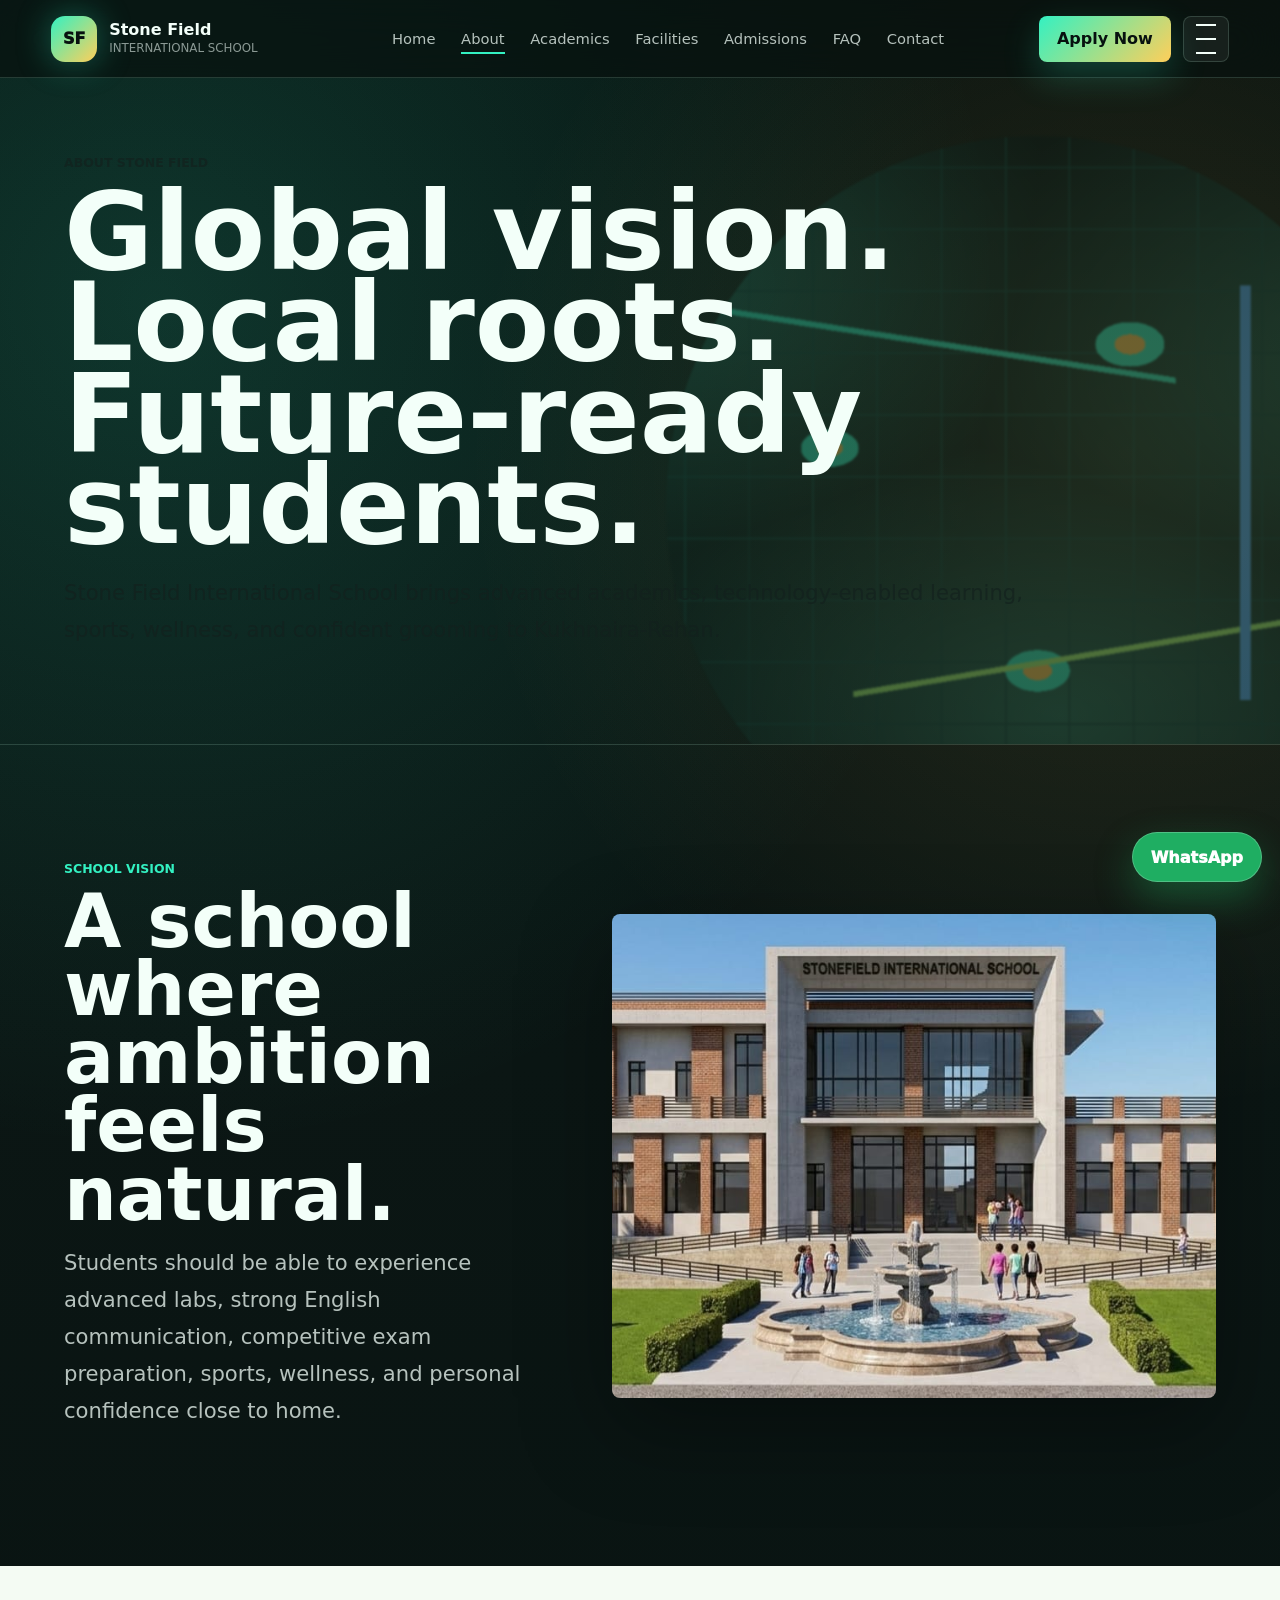
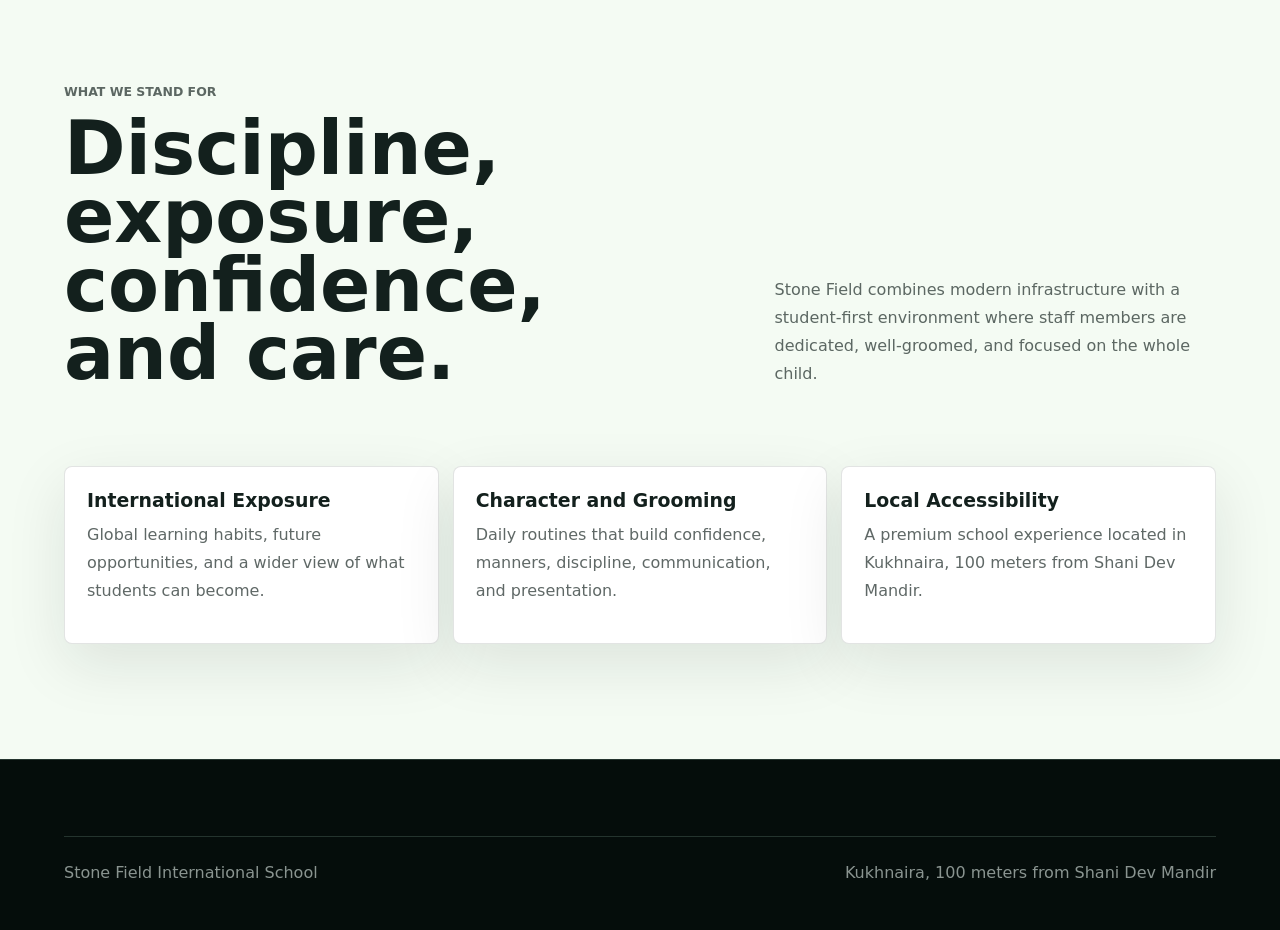
==== commit 84110b0e: "Update about.html" ====
--- a/about.html
+++ b/about.html
@@ -22,14 +22,14 @@
         <div class="page-intro">
           <p class="eyebrow">About Stone Field</p>
           <h1>Global vision. Local roots. Future-ready students.</h1>
-          <p class="lead">Founded by Neha Sharma and Vinay Sharma, Stone Field International School is backed by partners from the USA and built to be the first international school of the area.</p>
+          <p class="lead">Stone Field International School brings advanced academics, technology-enabled learning, sports, wellness, and confident grooming to Kukhnaira-Rehan.</p>
         </div>
       </section>
       <section class="section split-section">
         <div>
-          <p class="eyebrow">Founder vision</p>
+          <p class="eyebrow">School vision</p>
           <h2>A school where ambition feels natural.</h2>
-          <p class="lead">The founders imagined a campus where children do not have to leave the area to experience advanced labs, strong English communication, competitive exam preparation, sports, wellness, and confident grooming.</p>
+          <p class="lead">Students should be able to experience advanced labs, strong English communication, competitive exam preparation, sports, wellness, and personal confidence close to home.</p>
         </div>
         <img src="assets/stone-field-campus.png" alt="Stone Field campus" />
       </section>
@@ -39,13 +39,13 @@
           <p>Stone Field combines modern infrastructure with a student-first environment where staff members are dedicated, well-groomed, and focused on the whole child.</p>
         </div>
         <div class="path-grid">
-          <article class="path-card"><h3>International Exposure</h3><p>USA partner-backed vision with an openness to global learning habits and future opportunities.</p></article>
+          <article class="path-card"><h3>International Exposure</h3><p>Global learning habits, future opportunities, and a wider view of what students can become.</p></article>
           <article class="path-card"><h3>Character and Grooming</h3><p>Daily routines that build confidence, manners, discipline, communication, and presentation.</p></article>
-          <article class="path-card"><h3>Local Accessibility</h3><p>A premium school experience located in Kukhnaira, 200 meters from Shani Dev Mandir.</p></article>
+          <article class="path-card"><h3>Local Accessibility</h3><p>A premium school experience located in Kukhnaira, 100 meters from Shani Dev Mandir.</p></article>
         </div>
       </section>
     </main>
-    <footer class="site-footer"><div class="footer-bottom"><span>Stone Field International School</span><span>Kukhnaira, 200 meters from Shani Dev Mandir</span></div></footer>
+    <footer class="site-footer"><div class="footer-bottom"><span>Stone Field International School</span><span>Kukhnaira, 100 meters from Shani Dev Mandir</span></div></footer>
     <script src="script.js"></script>
   </body>
 </html>
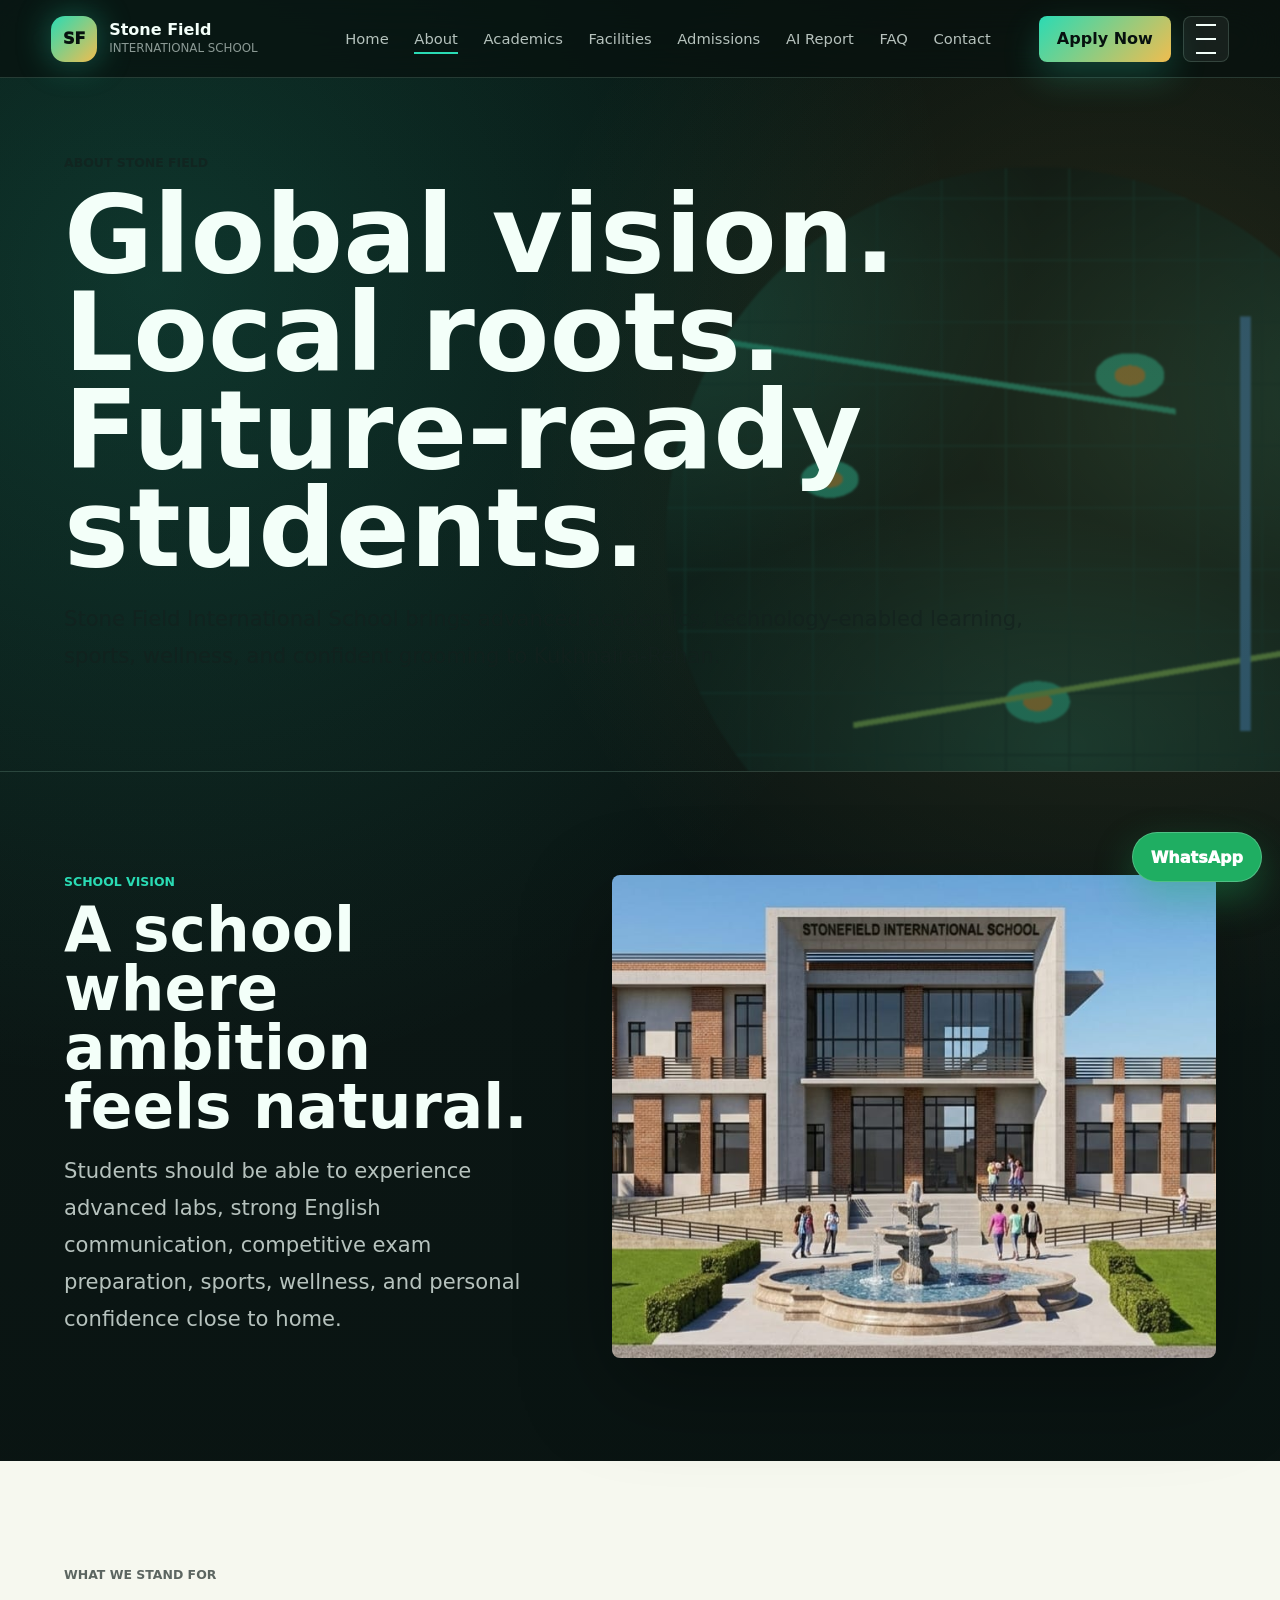
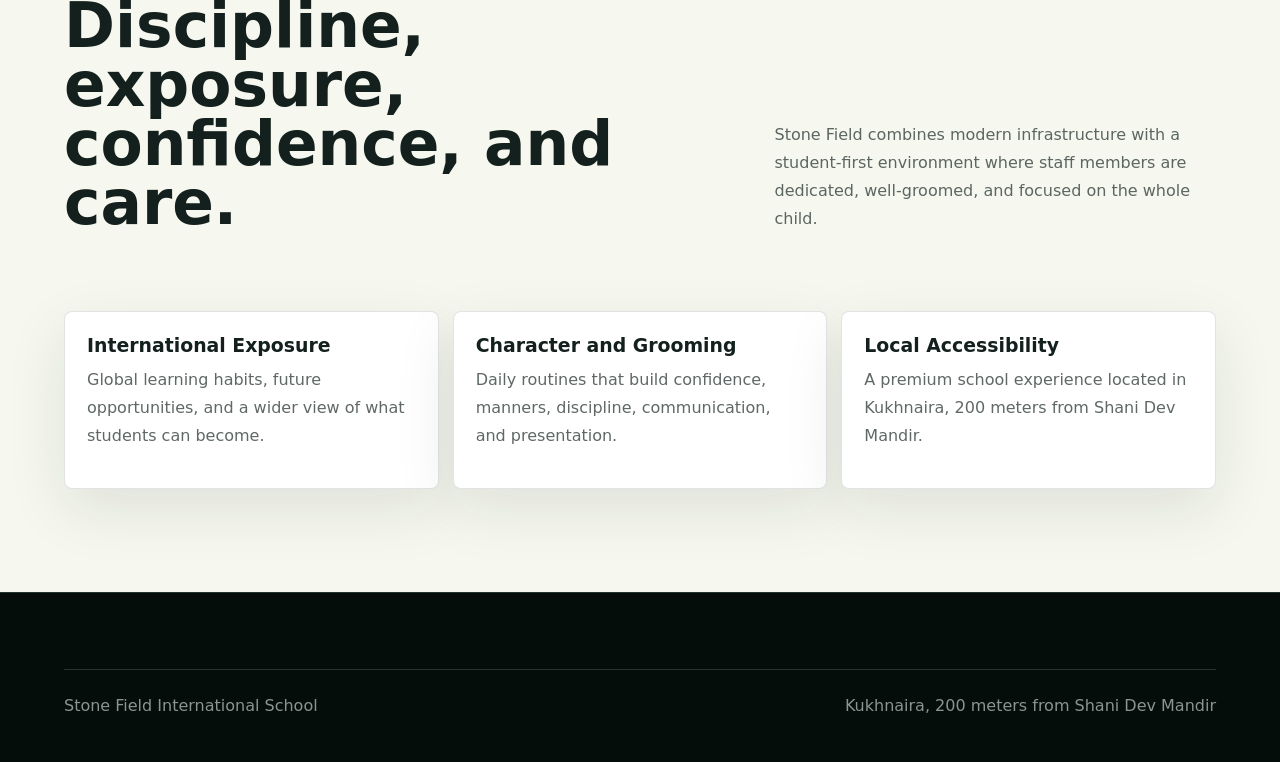
==== commit aa67bc59: "Update about.html" ====
--- a/about.html
+++ b/about.html
@@ -10,11 +10,11 @@
   <body>
     <header class="site-header">
       <a class="brand" href="index.html"><span class="brand-mark">SF</span><span><strong>Stone Field</strong><small>International School</small></span></a>
-      <nav class="desktop-nav"><a href="index.html">Home</a><a class="is-active" href="about.html">About</a><a href="academics.html">Academics</a><a href="facilities.html">Facilities</a><a href="admissions.html">Admissions</a><a href="faq.html">FAQ</a><a href="contact.html">Contact</a></nav>
+      <nav class="desktop-nav"><a href="index.html">Home</a><a class="is-active" href="about.html">About</a><a href="academics.html">Academics</a><a href="facilities.html">Facilities</a><a href="admissions.html">Admissions</a><a href="child-blueprint.html">AI Report</a><a href="faq.html">FAQ</a><a href="contact.html">Contact</a></nav>
       <div class="header-actions"><a class="chip-link" href="admissions.html">Apply Now</a><button class="menu-button" type="button" aria-expanded="false" aria-controls="megaMenu" aria-label="Open menu"><span></span><span></span><span></span></button></div>
     </header>
     <aside class="mega-menu" id="megaMenu" aria-hidden="true">
-      <nav class="mega-links"><a href="about.html">About <span>01</span></a><a href="academics.html">Academics <span>02</span></a><a href="facilities.html">Facilities <span>03</span></a><a href="admissions.html">Admissions <span>04</span></a><a href="faq.html">FAQ <span>05</span></a><a href="contact.html">Contact <span>06</span></a></nav>
+      <nav class="mega-links"><a href="about.html">About <span>01</span></a><a href="academics.html">Academics <span>02</span></a><a href="facilities.html">Facilities <span>03</span></a><a href="admissions.html">Admissions <span>04</span></a><a href="child-blueprint.html">AI Report <span>05</span></a><a href="faq.html">FAQ <span>06</span></a><a href="contact.html">Contact <span>07</span></a></nav>
       <div class="mega-panel"><p class="eyebrow">Our story</p><h2>Built for a new generation of learners.</h2><p>Stone Field brings international-standard schooling to Kukhnaira with a high-tech campus and values-led culture.</p><a class="primary-button" href="contact.html">Visit Campus</a></div>
     </aside>
     <main>
@@ -41,11 +41,11 @@
         <div class="path-grid">
           <article class="path-card"><h3>International Exposure</h3><p>Global learning habits, future opportunities, and a wider view of what students can become.</p></article>
           <article class="path-card"><h3>Character and Grooming</h3><p>Daily routines that build confidence, manners, discipline, communication, and presentation.</p></article>
-          <article class="path-card"><h3>Local Accessibility</h3><p>A premium school experience located in Kukhnaira, 100 meters from Shani Dev Mandir.</p></article>
+          <article class="path-card"><h3>Local Accessibility</h3><p>A premium school experience located in Kukhnaira, 200 meters from Shani Dev Mandir.</p></article>
         </div>
       </section>
     </main>
-    <footer class="site-footer"><div class="footer-bottom"><span>Stone Field International School</span><span>Kukhnaira, 100 meters from Shani Dev Mandir</span></div></footer>
+    <footer class="site-footer"><div class="footer-bottom"><span>Stone Field International School</span><span>Kukhnaira, 200 meters from Shani Dev Mandir</span></div></footer>
     <script src="script.js"></script>
   </body>
 </html>
--- a/styles.css
+++ b/styles.css
@@ -6,12 +6,12 @@
   --soft: rgba(243, 255, 249, 0.74);
   --muted: rgba(243, 255, 249, 0.56);
   --line: rgba(198, 255, 230, 0.16);
-  --teal: #33f1c2;
-  --mint: #a8ff7a;
-  --gold: #ffcf5a;
+  --teal: #2adbb4;
+  --mint: #9eea83;
+  --gold: #f0bd4f;
   --coral: #ff745c;
-  --blue: #58b8ff;
-  --paper: #f4fbf3;
+  --blue: #55aee8;
+  --paper: #f6f8ef;
   --dark-text: #13201d;
   --shadow: 0 30px 90px rgba(0, 0, 0, 0.34);
 }
@@ -222,6 +222,56 @@
   background: currentColor;
 }
 
+.landing-popup {
+  position: fixed;
+  z-index: 120;
+  inset: 0;
+  display: none;
+  align-items: center;
+  justify-content: center;
+  padding: clamp(14px, 3vw, 34px);
+  background: rgba(3, 10, 9, 0.82);
+  backdrop-filter: blur(18px);
+}
+
+.landing-popup.is-open {
+  display: flex;
+}
+
+.landing-popup-card {
+  position: relative;
+  width: min(1120px, 100%);
+  max-height: min(86vh, 760px);
+  overflow: hidden;
+  border: 1px solid rgba(198, 255, 230, 0.22);
+  border-radius: 8px;
+  background: #050d0b;
+  box-shadow: 0 34px 120px rgba(0, 0, 0, 0.56);
+}
+
+.landing-popup-card img {
+  width: 100%;
+  max-height: min(86vh, 760px);
+  object-fit: contain;
+  background: #050d0b;
+}
+
+.landing-popup-close {
+  position: absolute;
+  z-index: 2;
+  top: 12px;
+  right: 12px;
+  min-height: 40px;
+  padding: 0 14px;
+  color: var(--night);
+  border: 0;
+  border-radius: 999px;
+  background: linear-gradient(135deg, var(--teal), var(--gold));
+  box-shadow: 0 12px 28px rgba(0, 0, 0, 0.28);
+  font-weight: 950;
+  cursor: pointer;
+}
+
 .mega-menu {
   position: fixed;
   z-index: 45;
@@ -281,11 +331,11 @@
 
 .hero {
   position: relative;
-  min-height: 100vh;
+  min-height: 92vh;
   display: grid;
   align-items: end;
   overflow: hidden;
-  padding: 118px clamp(18px, 5vw, 72px) 44px;
+  padding: 118px clamp(18px, 5vw, 72px) 34px;
 }
 
 .admission-alert {
@@ -329,8 +379,8 @@
   inset: 0;
   content: "";
   background:
-    linear-gradient(90deg, rgba(3, 10, 9, 0.98) 0%, rgba(3, 10, 9, 0.88) 48%, rgba(3, 10, 9, 0.48) 100%),
-    linear-gradient(0deg, rgba(3, 10, 9, 0.98) 0%, rgba(3, 10, 9, 0.4) 58%, rgba(3, 10, 9, 0.28) 100%);
+    linear-gradient(90deg, rgba(3, 10, 9, 0.72) 0%, rgba(3, 10, 9, 0.32) 44%, rgba(3, 10, 9, 0.08) 100%),
+    linear-gradient(0deg, rgba(3, 10, 9, 0.82) 0%, rgba(3, 10, 9, 0.18) 58%, rgba(3, 10, 9, 0.08) 100%);
 }
 
 .hero-art {
@@ -338,8 +388,9 @@
   inset: 0;
   width: 100%;
   height: 100%;
-  object-fit: cover;
-  filter: saturate(1.12) contrast(1.08) brightness(0.92);
+  object-fit: contain;
+  background: #050d0b;
+  filter: saturate(1.04) contrast(1.02) brightness(0.96);
 }
 
 .hero-art {
@@ -375,7 +426,7 @@
   position: relative;
   z-index: 3;
   display: grid;
-  grid-template-columns: minmax(0, 1.05fr) minmax(300px, 0.58fr);
+  grid-template-columns: minmax(0, 0.76fr) minmax(300px, 0.46fr);
   gap: clamp(28px, 5vw, 76px);
   align-items: end;
   width: 100%;
@@ -453,12 +504,12 @@
 }
 
 .hero-copy-wrap {
-  max-width: 880px;
+  max-width: 620px;
   min-width: 0;
-  padding: clamp(18px, 3vw, 34px);
+  padding: clamp(16px, 2.2vw, 26px);
   border: 1px solid rgba(198, 255, 230, 0.2);
   border-radius: 8px;
-  background: rgba(3, 10, 9, 0.58);
+  background: rgba(3, 10, 9, 0.46);
   box-shadow: var(--shadow);
   backdrop-filter: blur(16px);
 }
@@ -481,16 +532,16 @@
 
 h1 {
   margin-bottom: 24px;
-  font-size: clamp(3.4rem, 10vw, 10rem);
-  line-height: 0.84;
+  font-size: clamp(2.85rem, 6.8vw, 7rem);
+  line-height: 0.9;
   letter-spacing: 0;
   overflow-wrap: break-word;
 }
 
 h2 {
   margin-bottom: 16px;
-  font-size: clamp(2.25rem, 5.8vw, 6.8rem);
-  line-height: 0.92;
+  font-size: clamp(2.15rem, 4.8vw, 5.4rem);
+  line-height: 0.96;
   letter-spacing: 0;
   overflow-wrap: break-word;
 }
@@ -524,7 +575,7 @@
   padding: 22px;
   border: 1px solid var(--line);
   border-radius: 8px;
-  background: rgba(8, 24, 21, 0.76);
+  background: rgba(8, 24, 21, 0.62);
   box-shadow: var(--shadow);
   backdrop-filter: blur(18px);
   min-width: 0;
@@ -620,7 +671,7 @@
 }
 
 .section {
-  padding: clamp(72px, 9vw, 132px) clamp(18px, 5vw, 72px);
+  padding: clamp(64px, 8vw, 112px) clamp(18px, 5vw, 72px);
 }
 
 .section.light {
@@ -656,7 +707,7 @@
 }
 
 .story-steps a {
-  min-height: 270px;
+  min-height: 230px;
   display: flex;
   flex-direction: column;
   justify-content: space-between;
@@ -770,7 +821,7 @@
 
 .five-d-pillars {
   display: grid;
-  grid-template-columns: repeat(5, minmax(0, 1fr));
+  grid-template-columns: repeat(5, minmax(150px, 1fr));
   gap: 12px;
 }
 
@@ -924,7 +975,7 @@
 
 .vision-photo {
   position: relative;
-  min-height: 560px;
+  min-height: 500px;
   overflow: hidden;
   border: 1px solid var(--line);
   border-radius: 8px;
@@ -1023,7 +1074,7 @@
 
 .life-grid article {
   position: relative;
-  min-height: 270px;
+  min-height: 240px;
   overflow: hidden;
   border: 1px solid var(--line);
   border-radius: 8px;
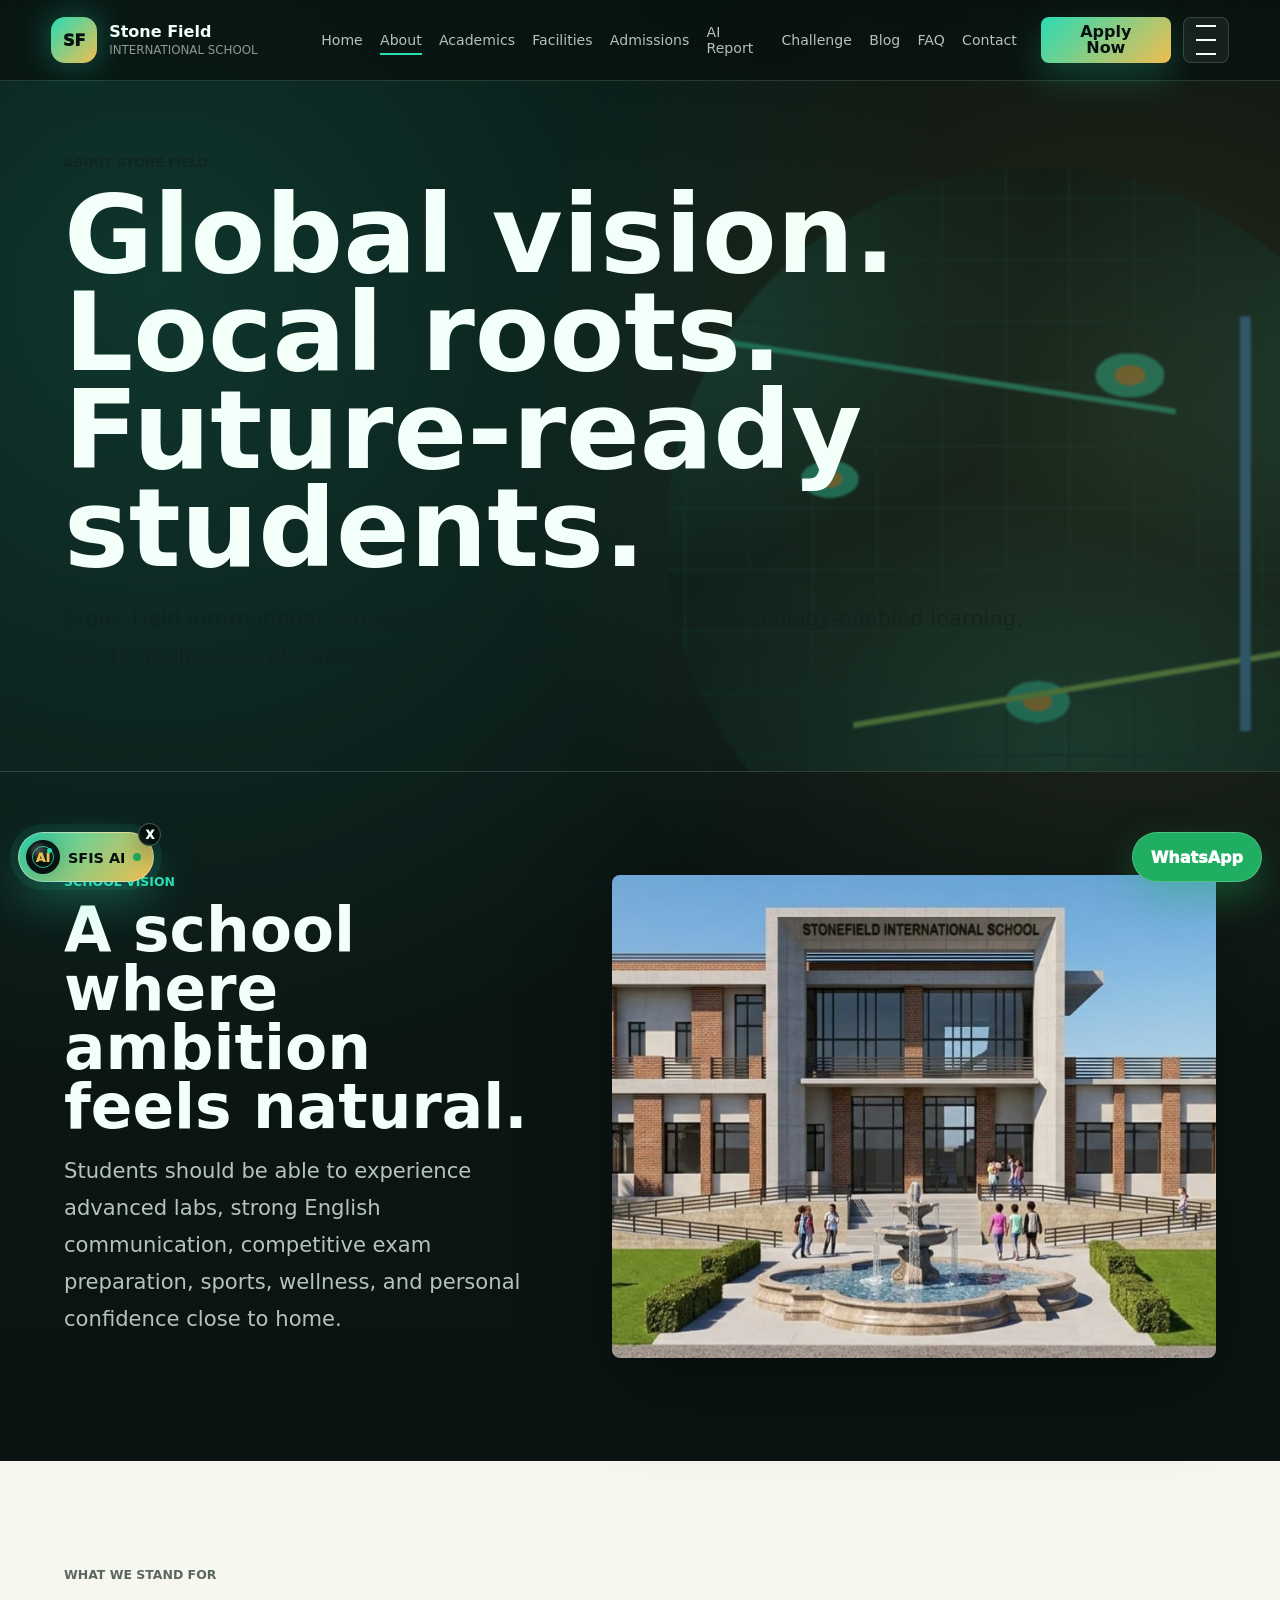
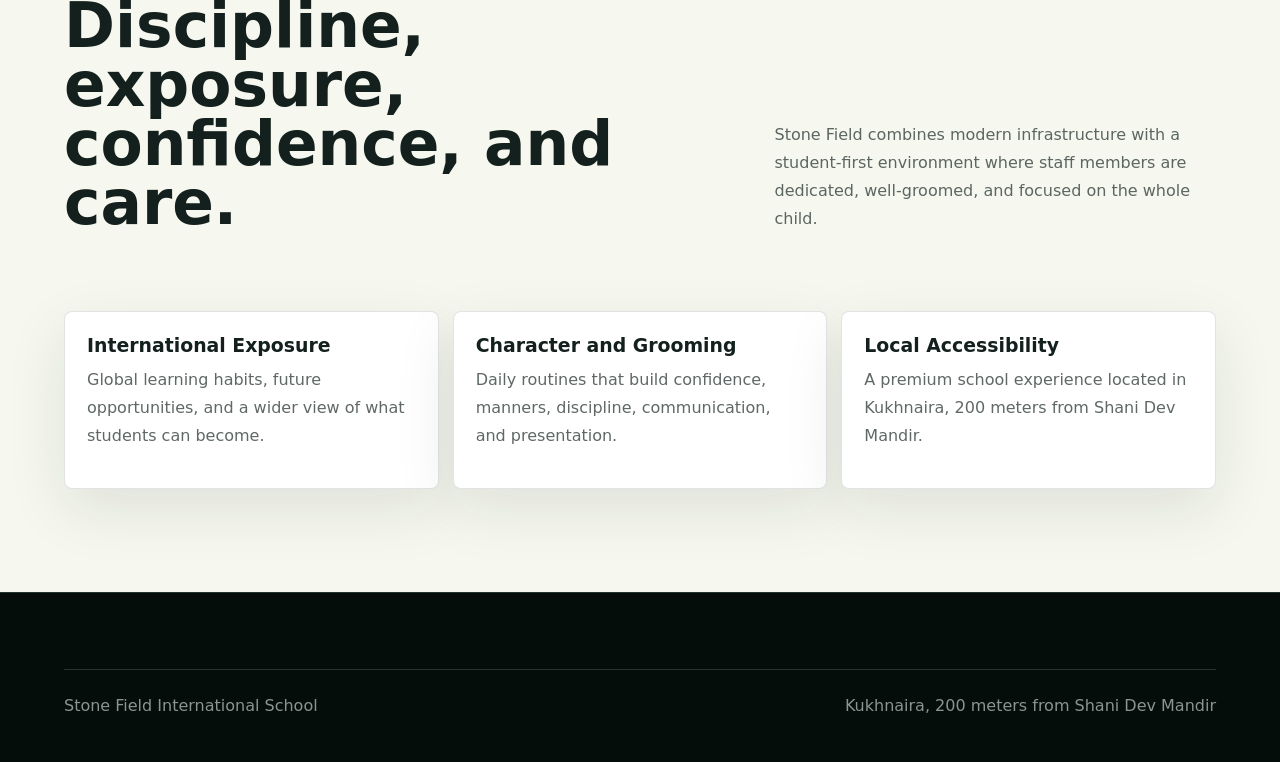
==== commit 10e0d44c: "Update about.html" ====
--- a/about.html
+++ b/about.html
@@ -5,16 +5,22 @@
     <meta name="viewport" content="width=device-width, initial-scale=1.0" />
     <title>About | Stone Field International School</title>
     <meta name="description" content="About Stone Field International School, Kukhnaira's first international school." />
+    <link rel="icon" href="favicon.ico" sizes="any" />
+    <link rel="icon" href="assets/favicon.svg" type="image/svg+xml" />
+    <link rel="icon" href="assets/favicon-32.png" type="image/png" sizes="32x32" />
+    <link rel="apple-touch-icon" href="assets/apple-touch-icon.png" />
+    <link rel="shortcut icon" href="favicon.ico" />
+    <meta name="theme-color" content="#07110f" />
     <link rel="stylesheet" href="styles.css" />
   </head>
   <body>
     <header class="site-header">
       <a class="brand" href="index.html"><span class="brand-mark">SF</span><span><strong>Stone Field</strong><small>International School</small></span></a>
-      <nav class="desktop-nav"><a href="index.html">Home</a><a class="is-active" href="about.html">About</a><a href="academics.html">Academics</a><a href="facilities.html">Facilities</a><a href="admissions.html">Admissions</a><a href="child-blueprint.html">AI Report</a><a href="faq.html">FAQ</a><a href="contact.html">Contact</a></nav>
+      <nav class="desktop-nav"><a href="index.html">Home</a><a class="is-active" href="about.html">About</a><a href="academics.html">Academics</a><a href="facilities.html">Facilities</a><a href="admissions.html">Admissions</a><a href="child-blueprint.html">AI Report</a><a href="young-genius.html">Challenge</a><a href="blog-parent-school-partnership.html">Blog</a><a href="faq.html">FAQ</a><a href="contact.html">Contact</a></nav>
       <div class="header-actions"><a class="chip-link" href="admissions.html">Apply Now</a><button class="menu-button" type="button" aria-expanded="false" aria-controls="megaMenu" aria-label="Open menu"><span></span><span></span><span></span></button></div>
     </header>
     <aside class="mega-menu" id="megaMenu" aria-hidden="true">
-      <nav class="mega-links"><a href="about.html">About <span>01</span></a><a href="academics.html">Academics <span>02</span></a><a href="facilities.html">Facilities <span>03</span></a><a href="admissions.html">Admissions <span>04</span></a><a href="child-blueprint.html">AI Report <span>05</span></a><a href="faq.html">FAQ <span>06</span></a><a href="contact.html">Contact <span>07</span></a></nav>
+      <nav class="mega-links"><a href="about.html">About <span>01</span></a><a href="academics.html">Academics <span>02</span></a><a href="facilities.html">Facilities <span>03</span></a><a href="admissions.html">Admissions <span>04</span></a><a href="child-blueprint.html">AI Report <span>05</span></a><a href="young-genius.html">Challenge <span>06</span></a><a href="blog-parent-school-partnership.html">Blog <span>07</span></a><a href="faq.html">FAQ <span>08</span></a><a href="contact.html">Contact <span>09</span></a></nav>
       <div class="mega-panel"><p class="eyebrow">Our story</p><h2>Built for a new generation of learners.</h2><p>Stone Field brings international-standard schooling to Kukhnaira with a high-tech campus and values-led culture.</p><a class="primary-button" href="contact.html">Visit Campus</a></div>
     </aside>
     <main>
--- a/styles.css
+++ b/styles.css
@@ -128,9 +128,9 @@
   display: flex;
   align-items: center;
   justify-content: center;
-  gap: clamp(14px, 2vw, 28px);
+  gap: clamp(9px, 1.35vw, 22px);
   color: var(--soft);
-  font-size: 0.92rem;
+  font-size: 0.88rem;
 }
 
 .desktop-nav a {
@@ -432,6 +432,14 @@
   width: 100%;
 }
 
+.hero-home .hero-content {
+  grid-template-columns: minmax(0, 1fr);
+}
+
+.hero-home .hero-copy-wrap {
+  max-width: 720px;
+}
+
 @keyframes pulse-dot {
   0%,
   100% {
@@ -459,6 +467,586 @@
 .media-copy p {
   color: var(--soft);
   line-height: 1.72;
+}
+
+.blueprint-teaser {
+  display: grid;
+  grid-template-columns: minmax(0, 1fr) minmax(280px, 0.48fr);
+  gap: clamp(20px, 4vw, 48px);
+  align-items: center;
+  overflow: hidden;
+  background:
+    radial-gradient(circle at 92% 20%, rgba(42, 219, 180, 0.18), transparent 28%),
+    linear-gradient(135deg, #f8fbf4 0%, #eff7ee 48%, #fff4dc 100%);
+}
+
+.blueprint-teaser p {
+  color: rgba(19, 32, 29, 0.68);
+  line-height: 1.7;
+}
+
+.spark-copy {
+  max-width: 820px;
+}
+
+.spark-tags,
+.spark-actions {
+  display: flex;
+  flex-wrap: wrap;
+  gap: 10px;
+  margin-top: 22px;
+}
+
+.spark-tags span {
+  padding: 9px 12px;
+  color: #15342d;
+  border: 1px solid rgba(26, 88, 72, 0.16);
+  border-radius: 999px;
+  background: rgba(255, 255, 255, 0.68);
+  font-size: 0.86rem;
+  font-weight: 900;
+}
+
+.challenge-tags span {
+  color: var(--ink);
+  border-color: rgba(198, 255, 230, 0.18);
+  background: rgba(255, 255, 255, 0.08);
+}
+
+.spark-preview {
+  display: grid;
+  gap: 14px;
+  padding: clamp(20px, 3vw, 30px);
+  color: var(--soft);
+  border: 1px solid rgba(198, 255, 230, 0.18);
+  border-radius: 8px;
+  background:
+    linear-gradient(145deg, rgba(7, 17, 15, 0.96), rgba(18, 50, 42, 0.94));
+  box-shadow: 0 28px 70px rgba(7, 17, 15, 0.22);
+}
+
+.spark-preview h3 {
+  color: var(--white);
+  font-size: clamp(1.35rem, 3vw, 2rem);
+}
+
+.spark-badge {
+  justify-self: start;
+  padding: 7px 10px;
+  color: var(--night);
+  border-radius: 999px;
+  background: var(--gold);
+  font-size: 0.76rem;
+  font-weight: 950;
+  text-transform: uppercase;
+}
+
+.spark-score {
+  display: grid;
+  grid-template-columns: auto 1fr;
+  gap: 14px;
+  align-items: center;
+  padding: 14px;
+  border: 1px solid rgba(198, 255, 230, 0.16);
+  border-radius: 8px;
+  background: rgba(255, 255, 255, 0.07);
+}
+
+.spark-score strong {
+  color: var(--teal);
+  font-size: clamp(2.4rem, 7vw, 4.4rem);
+  line-height: 0.88;
+}
+
+.spark-status strong {
+  font-size: clamp(1.35rem, 4vw, 2.15rem);
+  line-height: 1;
+}
+
+.spark-score span {
+  color: var(--soft);
+  font-weight: 850;
+}
+
+.spark-preview ul {
+  display: grid;
+  gap: 10px;
+  margin: 0;
+  padding-left: 18px;
+  color: var(--soft);
+  line-height: 1.55;
+}
+
+.blueprint-hero {
+  background:
+    linear-gradient(135deg, rgba(7, 17, 15, 0.86), rgba(14, 36, 33, 0.92)),
+    url("assets/circuit-campus.png") center / cover;
+}
+
+.blueprint-tool {
+  background:
+    radial-gradient(circle at 85% 10%, rgba(42, 219, 180, 0.15), transparent 30%),
+    #07110f;
+}
+
+.challenge-hero {
+  background:
+    linear-gradient(135deg, rgba(7, 17, 15, 0.86), rgba(14, 36, 33, 0.88)),
+    url("assets/robotics-lab.png") center / cover;
+}
+
+.challenge-section {
+  background:
+    radial-gradient(circle at 15% 15%, rgba(240, 189, 79, 0.14), transparent 30%),
+    radial-gradient(circle at 86% 6%, rgba(42, 219, 180, 0.18), transparent 28%),
+    #07110f;
+}
+
+.challenge-teaser {
+  display: grid;
+  grid-template-columns: minmax(0, 1fr) minmax(280px, 0.52fr);
+  gap: clamp(20px, 4vw, 48px);
+  align-items: center;
+  background:
+    radial-gradient(circle at 88% 16%, rgba(240, 189, 79, 0.16), transparent 28%),
+    #07110f;
+}
+
+.challenge-teaser p {
+  color: var(--soft);
+  line-height: 1.7;
+}
+
+.challenge-mini-card {
+  display: grid;
+  gap: 14px;
+  padding: clamp(22px, 3vw, 34px);
+  border: 1px solid rgba(198, 255, 230, 0.18);
+  border-radius: 8px;
+  background: linear-gradient(145deg, rgba(255, 255, 255, 0.08), rgba(42, 219, 180, 0.09));
+  box-shadow: var(--shadow);
+}
+
+.challenge-mini-card span {
+  color: var(--gold);
+  font-size: 0.78rem;
+  font-weight: 950;
+  text-transform: uppercase;
+}
+
+.challenge-mini-card strong {
+  color: var(--ink);
+  font-size: clamp(1.45rem, 4vw, 2.5rem);
+  line-height: 1;
+}
+
+.challenge-shell {
+  display: grid;
+  gap: 22px;
+}
+
+.challenge-intro,
+.challenge-form,
+.challenge-result > *,
+.challenge-round {
+  border: 1px solid var(--line);
+  border-radius: 8px;
+  background: rgba(255, 255, 255, 0.06);
+  box-shadow: 0 20px 60px rgba(0, 0, 0, 0.18);
+}
+
+.challenge-intro {
+  padding: clamp(22px, 4vw, 40px);
+}
+
+.challenge-stats {
+  display: flex;
+  flex-wrap: wrap;
+  gap: 10px;
+  margin-top: 18px;
+}
+
+.challenge-stats span {
+  padding: 9px 12px;
+  color: var(--night);
+  border-radius: 999px;
+  background: linear-gradient(135deg, var(--teal), var(--gold));
+  font-size: 0.86rem;
+  font-weight: 950;
+}
+
+.challenge-form {
+  display: grid;
+  gap: 16px;
+  padding: clamp(20px, 3vw, 34px);
+}
+
+.challenge-profile {
+  display: grid;
+  grid-template-columns: repeat(3, minmax(0, 1fr));
+  gap: 14px;
+}
+
+.challenge-profile label,
+.certificate-form label {
+  display: grid;
+  gap: 8px;
+  color: var(--ink);
+  font-weight: 850;
+}
+
+.challenge-profile input,
+.challenge-profile select,
+.certificate-form input {
+  width: 100%;
+  min-height: 50px;
+  padding: 0 14px;
+  color: var(--ink);
+  border: 1px solid var(--line);
+  border-radius: 8px;
+  background: rgba(255, 255, 255, 0.08);
+}
+
+.challenge-progress {
+  height: 12px;
+  overflow: hidden;
+  border-radius: 999px;
+  background: rgba(255, 255, 255, 0.1);
+}
+
+.challenge-progress span {
+  display: block;
+  width: 0;
+  height: 100%;
+  border-radius: inherit;
+  background: linear-gradient(90deg, var(--teal), var(--gold));
+  transition: width 220ms ease;
+}
+
+.challenge-round {
+  display: grid;
+  gap: 10px;
+  margin: 0;
+  padding: 18px;
+}
+
+.challenge-round legend {
+  padding: 0 8px;
+  color: var(--gold);
+  font-weight: 950;
+}
+
+.challenge-round legend span {
+  color: var(--teal);
+}
+
+.challenge-round p {
+  margin: 0 0 4px;
+  color: var(--ink);
+  font-size: 1.08rem;
+  font-weight: 850;
+  line-height: 1.45;
+}
+
+.challenge-round label {
+  display: grid;
+  grid-template-columns: auto 1fr;
+  gap: 10px;
+  align-items: center;
+  padding: 11px 12px;
+  color: var(--soft);
+  border: 1px solid rgba(198, 255, 230, 0.13);
+  border-radius: 8px;
+  background: rgba(255, 255, 255, 0.045);
+  font-weight: 750;
+}
+
+.challenge-round:focus-within {
+  border-color: rgba(42, 219, 180, 0.54);
+}
+
+.challenge-error {
+  margin: 0;
+  padding: 12px 14px;
+  color: #ffe9e1;
+  border: 1px solid rgba(255, 117, 90, 0.7);
+  border-radius: 8px;
+  background: rgba(255, 82, 54, 0.14);
+  font-weight: 850;
+  line-height: 1.5;
+}
+
+.challenge-error[hidden] {
+  display: none;
+}
+
+.challenge-result {
+  display: grid;
+  grid-template-columns: minmax(0, 0.85fr) minmax(300px, 0.65fr);
+  gap: 18px;
+}
+
+.challenge-result[hidden] {
+  display: none;
+}
+
+.challenge-award-card,
+.certificate-card {
+  padding: clamp(22px, 4vw, 38px);
+}
+
+.challenge-award-card {
+  background:
+    linear-gradient(135deg, rgba(42, 219, 180, 0.16), rgba(240, 189, 79, 0.12)),
+    rgba(255, 255, 255, 0.06);
+}
+
+.challenge-award-card h2 {
+  color: var(--gold);
+}
+
+.challenge-award-card strong {
+  display: block;
+  margin: 12px 0;
+  color: var(--teal);
+  font-size: clamp(3rem, 10vw, 7rem);
+  line-height: 0.9;
+}
+
+.certificate-card {
+  position: relative;
+  background: rgba(255, 255, 255, 0.08);
+}
+
+.certificate-seal-preview {
+  display: grid;
+  place-items: center;
+  width: 94px;
+  height: 94px;
+  margin-bottom: 16px;
+  overflow: hidden;
+  border: 3px solid var(--gold);
+  border-radius: 50%;
+  background: var(--night);
+  box-shadow: 0 0 36px rgba(240, 189, 79, 0.24);
+}
+
+.certificate-seal-preview img {
+  width: 100%;
+  height: 100%;
+  object-fit: cover;
+}
+
+.certificate-form {
+  display: grid;
+  gap: 12px;
+  margin-top: 16px;
+}
+
+.blueprint-form,
+.blueprint-gate,
+.blueprint-report {
+  display: grid;
+  gap: 18px;
+}
+
+.blueprint-step,
+.blueprint-gate,
+.report-hero-card,
+.report-grid article,
+.score-panel,
+.match-card {
+  padding: clamp(20px, 3vw, 34px);
+  border: 1px solid var(--line);
+  border-radius: 8px;
+  background: rgba(255, 255, 255, 0.06);
+  box-shadow: 0 20px 60px rgba(0, 0, 0, 0.18);
+}
+
+.blueprint-fields,
+.choice-grid,
+.report-grid {
+  display: grid;
+  grid-template-columns: repeat(2, minmax(0, 1fr));
+  gap: 14px;
+}
+
+.blueprint-fields label,
+.blueprint-lead-form label,
+.choice-grid label {
+  display: grid;
+  gap: 8px;
+  color: var(--ink);
+  font-weight: 850;
+}
+
+.blueprint-fields input,
+.blueprint-fields select,
+.blueprint-lead-form input {
+  width: 100%;
+  min-height: 50px;
+  padding: 0 14px;
+  color: var(--ink);
+  border: 1px solid var(--line);
+  border-radius: 8px;
+  background: rgba(255, 255, 255, 0.08);
+}
+
+.blueprint-error {
+  margin: 0;
+  padding: 14px 16px;
+  color: #ffe9e1;
+  border: 1px solid rgba(255, 117, 90, 0.7);
+  border-radius: 8px;
+  background: rgba(255, 82, 54, 0.14);
+  box-shadow: 0 16px 40px rgba(80, 10, 0, 0.2);
+  font-weight: 850;
+  line-height: 1.55;
+}
+
+.blueprint-error[hidden] {
+  display: none;
+}
+
+.blueprint-fields label.is-invalid,
+.choice-grid fieldset.is-invalid legend {
+  color: #ffd0c2;
+}
+
+.blueprint-fields label.is-invalid input,
+.blueprint-fields label.is-invalid select,
+.choice-grid fieldset.is-invalid {
+  border-color: rgba(255, 117, 90, 0.9);
+  background: rgba(255, 82, 54, 0.1);
+}
+
+.choice-grid fieldset {
+  display: grid;
+  gap: 10px;
+  margin: 0;
+  padding: 18px;
+  border: 1px solid var(--line);
+  border-radius: 8px;
+  background: rgba(255, 255, 255, 0.045);
+}
+
+.choice-grid legend {
+  padding: 0 8px;
+  color: var(--gold);
+  font-weight: 950;
+}
+
+.choice-grid label {
+  grid-template-columns: auto 1fr;
+  align-items: center;
+  color: var(--soft);
+  font-weight: 700;
+}
+
+.blueprint-note {
+  color: var(--muted);
+  line-height: 1.6;
+}
+
+.blueprint-gate {
+  grid-template-columns: minmax(0, 1fr) minmax(300px, 0.75fr);
+  align-items: center;
+  margin-top: 28px;
+  background: linear-gradient(135deg, rgba(42, 219, 180, 0.13), rgba(240, 189, 79, 0.1));
+}
+
+.blueprint-lead-form {
+  display: grid;
+  gap: 12px;
+}
+
+.blueprint-report {
+  margin-top: 28px;
+}
+
+.report-hero-card h2 {
+  color: var(--gold);
+}
+
+.archetype-score {
+  display: inline-grid;
+  gap: 6px;
+  margin-top: 18px;
+  padding: 14px 16px;
+  border: 1px solid var(--line);
+  border-radius: 8px;
+  background: rgba(255, 255, 255, 0.07);
+}
+
+.archetype-score span {
+  color: var(--muted);
+  font-size: 0.82rem;
+  font-weight: 850;
+  text-transform: uppercase;
+}
+
+.archetype-score strong {
+  color: var(--teal);
+  font-size: clamp(2rem, 5vw, 4.2rem);
+  line-height: 0.9;
+}
+
+.report-grid ul,
+.report-grid li {
+  color: var(--soft);
+  line-height: 1.7;
+}
+
+.score-bars {
+  display: grid;
+  gap: 12px;
+}
+
+.score-row {
+  display: grid;
+  gap: 8px;
+}
+
+.score-row > div:first-child {
+  display: flex;
+  justify-content: space-between;
+  gap: 12px;
+  color: var(--soft);
+  font-weight: 850;
+}
+
+.score-track {
+  height: 12px;
+  overflow: hidden;
+  border-radius: 999px;
+  background: rgba(255, 255, 255, 0.12);
+}
+
+.score-track span {
+  display: block;
+  height: 100%;
+  width: var(--score);
+  background: linear-gradient(90deg, var(--teal), var(--gold));
+  border-radius: inherit;
+}
+
+.match-card {
+  display: grid;
+  gap: 12px;
+  justify-items: start;
+  background: linear-gradient(135deg, rgba(42, 219, 180, 0.16), rgba(240, 189, 79, 0.12));
+}
+
+.match-card strong {
+  color: var(--gold);
+  font-size: clamp(4rem, 10vw, 8rem);
+  line-height: 0.9;
+}
+
+.report-actions {
+  display: flex;
+  flex-wrap: wrap;
+  gap: 12px;
 }
 
 .video-card {
@@ -1198,6 +1786,105 @@
 .path-grid,
 .contact-grid {
   grid-template-columns: repeat(3, minmax(0, 1fr));
+}
+
+.location-switch,
+.location-actions {
+  display: flex;
+  flex-wrap: wrap;
+  gap: 10px;
+  margin-top: 18px;
+}
+
+.location-switch button {
+  min-height: 44px;
+  padding: 0 16px;
+  color: var(--ink);
+  border: 1px solid var(--line);
+  border-radius: 8px;
+  background: rgba(255, 255, 255, 0.07);
+  cursor: pointer;
+  font-weight: 900;
+}
+
+.location-switch button.is-active {
+  color: var(--night);
+  border-color: transparent;
+  background: linear-gradient(135deg, var(--teal), var(--gold));
+  box-shadow: 0 14px 36px rgba(51, 241, 194, 0.22);
+}
+
+.contact-section .contact-grid {
+  grid-template-columns: repeat(2, minmax(0, 1fr));
+  margin-top: 18px;
+}
+
+.contact-card {
+  position: relative;
+}
+
+.contact-card span {
+  display: inline-flex;
+  margin-bottom: 10px;
+  padding: 7px 9px;
+  color: #12362e;
+  border-radius: 999px;
+  background: rgba(51, 241, 194, 0.18);
+  font-size: 0.75rem;
+  font-weight: 950;
+  text-transform: uppercase;
+}
+
+.contact-card.is-active {
+  border-color: rgba(51, 241, 194, 0.7);
+  background: linear-gradient(135deg, rgba(255, 255, 255, 0.98), rgba(236, 255, 247, 0.98));
+  box-shadow: 0 22px 70px rgba(51, 241, 194, 0.2);
+}
+
+.contact-card.is-active::after {
+  position: absolute;
+  top: 18px;
+  right: 18px;
+  width: 14px;
+  height: 14px;
+  content: "";
+  border-radius: 50%;
+  background: var(--teal);
+  box-shadow: 0 0 0 7px rgba(51, 241, 194, 0.16);
+}
+
+.map-frame {
+  position: relative;
+  min-height: 420px;
+  margin-top: 18px;
+  overflow: hidden;
+  border: 1px solid rgba(198, 255, 230, 0.2);
+  border-radius: 8px;
+  background: #07110f;
+  box-shadow: var(--shadow);
+}
+
+.map-frame::before {
+  position: absolute;
+  z-index: 1;
+  inset: 14px auto auto 14px;
+  content: "Live location view";
+  padding: 8px 10px;
+  color: var(--night);
+  border-radius: 999px;
+  background: var(--gold);
+  font-size: 0.76rem;
+  font-weight: 950;
+  text-transform: uppercase;
+  pointer-events: none;
+}
+
+.map-frame iframe {
+  display: block;
+  width: 100%;
+  height: 100%;
+  min-height: 420px;
+  border: 0;
 }
 
 .facility-card h3,
@@ -1356,6 +2043,264 @@
   font-weight: 950;
 }
 
+.parent-chatbot {
+  position: fixed;
+  left: 18px;
+  bottom: 18px;
+  z-index: 72;
+  width: auto;
+  color: var(--ink);
+}
+
+.parent-chatbot-toggle {
+  position: relative;
+  display: grid;
+  grid-template-columns: auto auto auto;
+  gap: 8px;
+  align-items: center;
+  justify-items: start;
+  min-height: 48px;
+  width: auto;
+  padding: 7px 12px 7px 7px;
+  color: var(--night);
+  border: 1px solid rgba(255, 255, 255, 0.42);
+  border-radius: 999px;
+  background: linear-gradient(135deg, var(--teal), var(--gold));
+  box-shadow: 0 18px 45px rgba(51, 241, 194, 0.28), 0 0 0 8px rgba(51, 241, 194, 0.08);
+  cursor: pointer;
+  font-weight: 950;
+  transition: transform 180ms ease, box-shadow 180ms ease;
+}
+
+.parent-chatbot-toggle:hover {
+  transform: translateY(-2px);
+  box-shadow: 0 22px 60px rgba(51, 241, 194, 0.34), 0 0 0 10px rgba(240, 189, 79, 0.12);
+}
+
+.parent-chatbot-icon {
+  position: relative;
+  display: grid;
+  place-items: center;
+  width: 34px;
+  height: 34px;
+  overflow: hidden;
+  color: var(--gold);
+  border-radius: 50%;
+  background:
+    radial-gradient(circle at 35% 30%, rgba(255, 255, 255, 0.28), transparent 32%),
+    #07110f;
+  box-shadow: inset 0 0 0 2px rgba(7, 17, 15, 0.18), 0 0 24px rgba(7, 17, 15, 0.28);
+  font-size: 0.78rem;
+  font-weight: 950;
+}
+
+.parent-chatbot-icon::before,
+.parent-chatbot-icon::after {
+  position: absolute;
+  content: "";
+  border-radius: 50%;
+}
+
+.parent-chatbot-icon::before {
+  inset: 6px;
+  border: 1px solid rgba(51, 241, 194, 0.72);
+}
+
+.parent-chatbot-icon::after {
+  width: 5px;
+  height: 5px;
+  right: 8px;
+  top: 8px;
+  background: var(--teal);
+  box-shadow: 0 0 12px var(--teal);
+}
+
+.parent-chatbot-copy strong {
+  color: inherit;
+  font-size: 0.9rem;
+  line-height: 1.1;
+  white-space: nowrap;
+}
+
+.parent-chatbot-ping {
+  width: 8px;
+  height: 8px;
+  border-radius: 50%;
+  background: #1fae62;
+  box-shadow: 0 0 0 0 rgba(31, 174, 98, 0.5);
+  animation: chatbot-ping 1.9s ease-out infinite;
+}
+
+.parent-chatbot-dismiss {
+  position: absolute;
+  right: -7px;
+  top: -9px;
+  z-index: 2;
+  display: grid;
+  place-items: center;
+  width: 23px;
+  height: 23px;
+  color: var(--ink);
+  border: 1px solid rgba(198, 255, 230, 0.28);
+  border-radius: 50%;
+  background: rgba(7, 17, 15, 0.96);
+  box-shadow: 0 10px 22px rgba(0, 0, 0, 0.32);
+  cursor: pointer;
+  font-size: 0.72rem;
+  font-weight: 950;
+}
+
+@keyframes chatbot-ping {
+  0% {
+    box-shadow: 0 0 0 0 rgba(31, 174, 98, 0.55);
+  }
+  70% {
+    box-shadow: 0 0 0 10px rgba(31, 174, 98, 0);
+  }
+  100% {
+    box-shadow: 0 0 0 0 rgba(31, 174, 98, 0);
+  }
+}
+
+.parent-chatbot-panel {
+  overflow: hidden;
+  margin-bottom: 12px;
+  width: min(380px, calc(100vw - 36px));
+  border: 1px solid rgba(198, 255, 230, 0.22);
+  border-radius: 8px;
+  background: rgba(7, 17, 15, 0.96);
+  box-shadow: 0 28px 90px rgba(0, 0, 0, 0.42);
+  backdrop-filter: blur(18px);
+}
+
+.parent-chatbot-head {
+  position: sticky;
+  top: 0;
+  z-index: 3;
+  display: flex;
+  align-items: center;
+  justify-content: space-between;
+  gap: 12px;
+  padding: 16px;
+  border-bottom: 1px solid rgba(198, 255, 230, 0.16);
+  background: linear-gradient(135deg, rgba(51, 241, 194, 0.14), rgba(240, 189, 79, 0.1));
+}
+
+.parent-chatbot-head span,
+.parent-chatbot-head strong {
+  display: block;
+}
+
+.parent-chatbot-head span {
+  color: var(--gold);
+  font-size: 0.75rem;
+  font-weight: 950;
+  text-transform: uppercase;
+}
+
+.parent-chatbot-head strong {
+  color: var(--white);
+  font-size: 1.05rem;
+}
+
+.parent-chatbot-head button {
+  flex: 0 0 auto;
+  width: 38px;
+  height: 38px;
+  color: var(--night);
+  border: 0;
+  border-radius: 8px;
+  background: linear-gradient(135deg, var(--teal), var(--gold));
+  cursor: pointer;
+  font-weight: 950;
+}
+
+.parent-chatbot-messages {
+  display: grid;
+  gap: 10px;
+  max-height: 280px;
+  overflow-y: auto;
+  padding: 16px;
+}
+
+.parent-chatbot-message {
+  max-width: 92%;
+  padding: 11px 12px;
+  border-radius: 8px;
+  line-height: 1.5;
+  font-size: 0.92rem;
+}
+
+.parent-chatbot-message.is-bot {
+  justify-self: start;
+  color: var(--soft);
+  background: rgba(255, 255, 255, 0.07);
+}
+
+.parent-chatbot-message.is-user {
+  justify-self: end;
+  color: var(--night);
+  background: linear-gradient(135deg, var(--teal), var(--gold));
+  font-weight: 850;
+}
+
+.parent-chatbot-quick {
+  display: flex;
+  flex-wrap: wrap;
+  gap: 8px;
+  padding: 0 16px 14px;
+}
+
+.parent-chatbot-quick button {
+  padding: 8px 10px;
+  color: var(--ink);
+  border: 1px solid rgba(198, 255, 230, 0.18);
+  border-radius: 999px;
+  background: rgba(255, 255, 255, 0.07);
+  cursor: pointer;
+  font-size: 0.82rem;
+  font-weight: 850;
+}
+
+.parent-chatbot-form {
+  display: grid;
+  grid-template-columns: 1fr auto;
+  gap: 8px;
+  padding: 14px 16px;
+  border-top: 1px solid rgba(198, 255, 230, 0.14);
+}
+
+.parent-chatbot-form input {
+  min-width: 0;
+  min-height: 44px;
+  padding: 0 12px;
+  color: var(--ink);
+  border: 1px solid var(--line);
+  border-radius: 8px;
+  background: rgba(255, 255, 255, 0.08);
+}
+
+.parent-chatbot-form button,
+.parent-chatbot-whatsapp {
+  display: inline-flex;
+  align-items: center;
+  justify-content: center;
+  min-height: 44px;
+  padding: 0 13px;
+  color: var(--night);
+  border: 0;
+  border-radius: 8px;
+  background: linear-gradient(135deg, var(--teal), var(--gold));
+  cursor: pointer;
+  font-weight: 950;
+}
+
+.parent-chatbot-whatsapp {
+  margin: 0 16px 16px;
+  color: #fff;
+  background: #1fae62;
+}
+
 .site-footer {
   padding: 42px clamp(18px, 5vw, 72px);
   border-top: 1px solid var(--line);
@@ -1384,6 +2329,8 @@
 .footer-bottom {
   display: flex;
   justify-content: space-between;
+  align-items: center;
+  flex-wrap: wrap;
   gap: 18px;
   margin-top: 34px;
   padding-top: 22px;
@@ -1400,6 +2347,9 @@
   .split-section,
   .contact-section,
   .faq-teaser,
+  .blueprint-teaser,
+  .challenge-teaser,
+  .blueprint-gate,
   .media-showcase,
   .mega-menu {
     grid-template-columns: 1fr;
@@ -1417,6 +2367,14 @@
   }
 
   .feature-showcase {
+    grid-template-columns: 1fr;
+  }
+
+  .blueprint-fields,
+  .choice-grid,
+  .report-grid,
+  .challenge-profile,
+  .challenge-result {
     grid-template-columns: 1fr;
   }
 
@@ -1590,6 +2548,20 @@
     grid-template-columns: 1fr;
   }
 
+  .contact-section .contact-grid {
+    grid-template-columns: 1fr;
+  }
+
+  .location-switch button,
+  .location-actions a {
+    flex: 1 1 160px;
+  }
+
+  .map-frame,
+  .map-frame iframe {
+    min-height: 320px;
+  }
+
   .footer-bottom {
     flex-direction: column;
   }
@@ -1600,6 +2572,55 @@
     min-height: 44px;
     padding: 10px 14px;
     font-size: 0.88rem;
+  }
+
+  .parent-chatbot {
+    left: 12px;
+    bottom: 12px;
+    width: auto;
+  }
+
+  .parent-chatbot-toggle {
+    min-height: 46px;
+    gap: 7px;
+  }
+
+  .parent-chatbot-icon {
+    width: 32px;
+    height: 32px;
+  }
+
+  .parent-chatbot-copy strong {
+    font-size: 0.84rem;
+  }
+
+  .parent-chatbot-messages {
+    max-height: 240px;
+  }
+
+  .parent-chatbot-panel {
+    position: fixed;
+    left: 12px;
+    right: 12px;
+    bottom: 76px;
+    width: auto;
+    max-height: calc(100vh - 100px);
+    overflow-y: auto;
+  }
+
+  .parent-chatbot-head {
+    padding: 12px;
+  }
+
+  .parent-chatbot-head button {
+    width: 42px;
+    height: 42px;
+  }
+}
+
+@media (max-width: 1180px) and (min-width: 1051px) {
+  .desktop-nav {
+    display: none;
   }
 }
 
@@ -1663,7 +2684,13 @@
   .news-card div,
   .contact-card,
   .metric,
-  .enquiry-form {
+  .enquiry-form,
+  .blueprint-step,
+  .blueprint-gate,
+  .report-hero-card,
+  .report-grid article,
+  .score-panel,
+  .match-card {
     padding: 18px;
   }
 
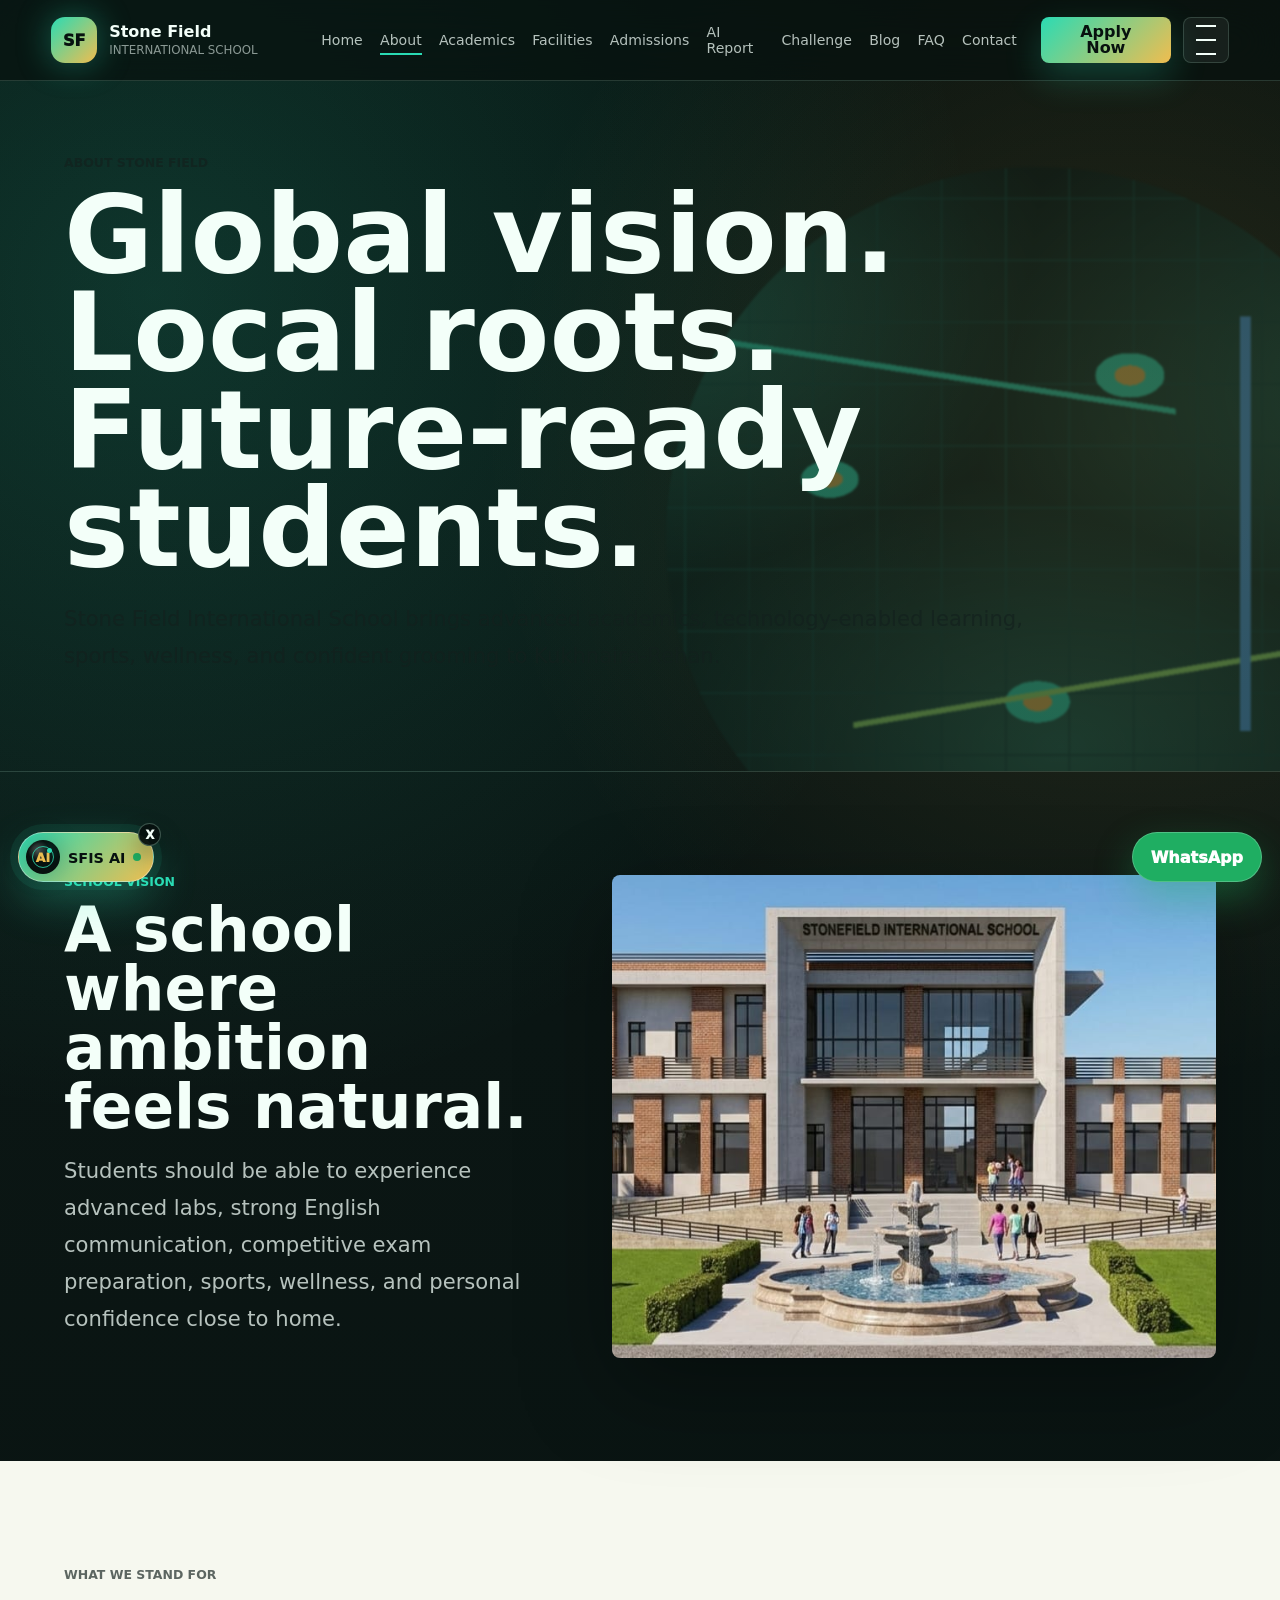
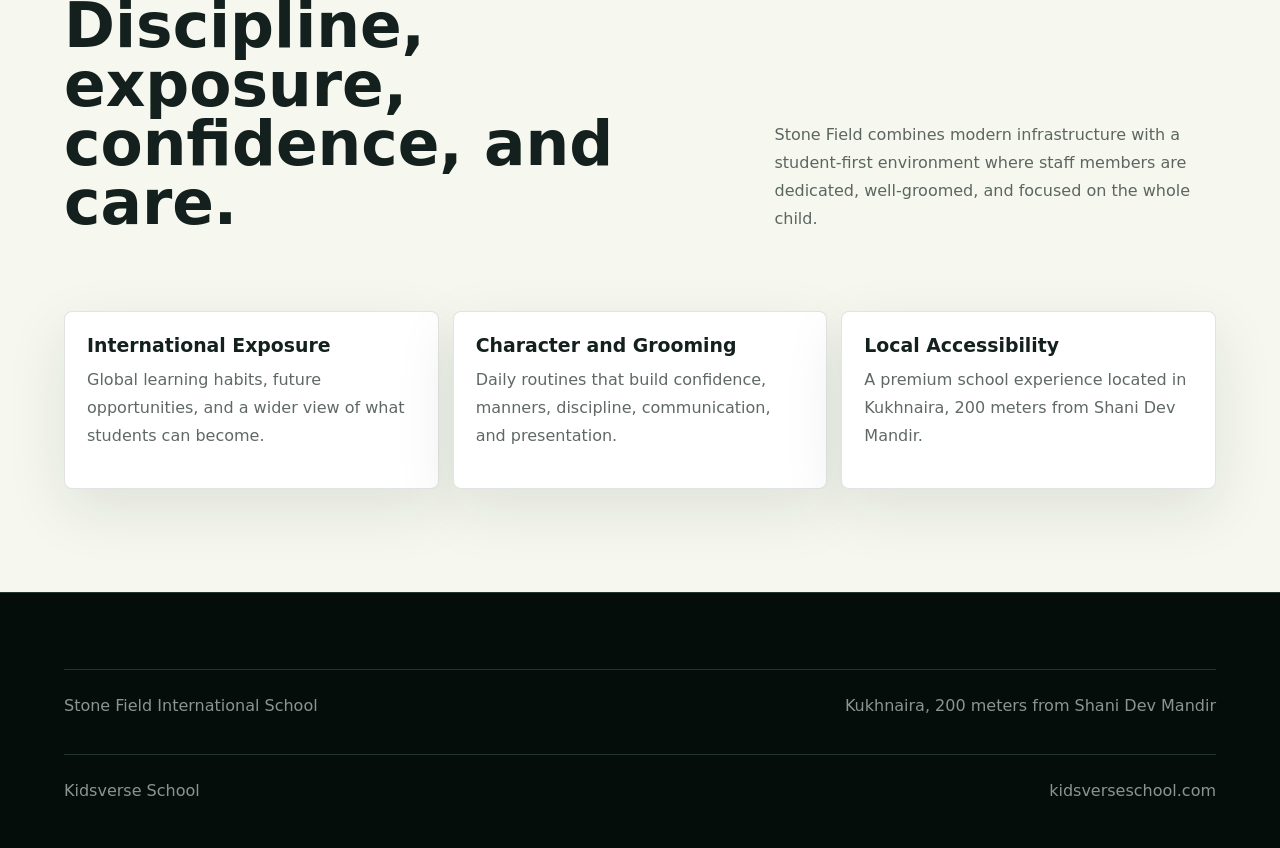
==== commit b9f92ca6: "Update about.html" ====
--- a/about.html
+++ b/about.html
@@ -16,11 +16,11 @@
   <body>
     <header class="site-header">
       <a class="brand" href="index.html"><span class="brand-mark">SF</span><span><strong>Stone Field</strong><small>International School</small></span></a>
-      <nav class="desktop-nav"><a href="index.html">Home</a><a class="is-active" href="about.html">About</a><a href="academics.html">Academics</a><a href="facilities.html">Facilities</a><a href="admissions.html">Admissions</a><a href="child-blueprint.html">AI Report</a><a href="young-genius.html">Challenge</a><a href="blog-parent-school-partnership.html">Blog</a><a href="faq.html">FAQ</a><a href="contact.html">Contact</a></nav>
+      <nav class="desktop-nav"><a href="index.html">Home</a><a class="is-active" href="about.html">About</a><a href="academics.html">Academics</a><a href="facilities.html">Facilities</a><a href="admissions.html">Admissions</a><a href="child-blueprint.html">AI Report</a><a href="young-genius.html">Challenge</a><a href="blog.html">Blog</a><a href="faq.html">FAQ</a><a href="contact.html">Contact</a></nav>
       <div class="header-actions"><a class="chip-link" href="admissions.html">Apply Now</a><button class="menu-button" type="button" aria-expanded="false" aria-controls="megaMenu" aria-label="Open menu"><span></span><span></span><span></span></button></div>
     </header>
     <aside class="mega-menu" id="megaMenu" aria-hidden="true">
-      <nav class="mega-links"><a href="about.html">About <span>01</span></a><a href="academics.html">Academics <span>02</span></a><a href="facilities.html">Facilities <span>03</span></a><a href="admissions.html">Admissions <span>04</span></a><a href="child-blueprint.html">AI Report <span>05</span></a><a href="young-genius.html">Challenge <span>06</span></a><a href="blog-parent-school-partnership.html">Blog <span>07</span></a><a href="faq.html">FAQ <span>08</span></a><a href="contact.html">Contact <span>09</span></a></nav>
+      <nav class="mega-links"><a href="about.html">About <span>01</span></a><a href="academics.html">Academics <span>02</span></a><a href="facilities.html">Facilities <span>03</span></a><a href="admissions.html">Admissions <span>04</span></a><a href="child-blueprint.html">AI Report <span>05</span></a><a href="young-genius.html">Challenge <span>06</span></a><a href="blog.html">Blog <span>07</span></a><a href="faq.html">FAQ <span>08</span></a><a href="contact.html">Contact <span>09</span></a></nav>
       <div class="mega-panel"><p class="eyebrow">Our story</p><h2>Built for a new generation of learners.</h2><p>Stone Field brings international-standard schooling to Kukhnaira with a high-tech campus and values-led culture.</p><a class="primary-button" href="contact.html">Visit Campus</a></div>
     </aside>
     <main>
@@ -51,7 +51,7 @@
         </div>
       </section>
     </main>
-    <footer class="site-footer"><div class="footer-bottom"><span>Stone Field International School</span><span>Kukhnaira, 200 meters from Shani Dev Mandir</span></div></footer>
+    <footer class="site-footer"><div class="footer-bottom"><span>Stone Field International School</span><span>Kukhnaira, 200 meters from Shani Dev Mandir</span></div><div class="footer-bottom"><span>Kidsverse School</span><a href="https://kidsverseschool.com" target="_blank" rel="noopener noreferrer">kidsverseschool.com</a></div></footer>
     <script src="script.js"></script>
   </body>
 </html>
--- a/styles.css
+++ b/styles.css
@@ -583,6 +583,249 @@
     url("assets/circuit-campus.png") center / cover;
 }
 
+.blog-hero {
+  background:
+    linear-gradient(135deg, rgba(7, 17, 15, 0.84), rgba(14, 36, 33, 0.9)),
+    url("assets/gardens.png") center / cover;
+}
+
+.blog-byline {
+  margin-top: 18px;
+  color: var(--gold);
+  font-weight: 850;
+}
+
+.blog-layout {
+  display: grid;
+  grid-template-columns: minmax(0, 1fr) minmax(280px, 0.38fr);
+  gap: clamp(28px, 5vw, 72px);
+  align-items: start;
+  background: #fbfff8;
+}
+
+.blog-article {
+  max-width: 820px;
+}
+
+.blog-article p,
+.blog-article li {
+  color: rgba(19, 32, 29, 0.72);
+  font-size: 1.03rem;
+  line-height: 1.85;
+}
+
+.blog-article h2 {
+  margin-top: 34px;
+  color: var(--night);
+  font-size: clamp(1.55rem, 3vw, 2.35rem);
+}
+
+.blog-article blockquote {
+  margin: 32px 0;
+  padding: 24px;
+  color: var(--night);
+  border-left: 5px solid var(--gold);
+  border-radius: 8px;
+  background: linear-gradient(135deg, rgba(240, 189, 79, 0.18), rgba(42, 219, 180, 0.12));
+  font-size: clamp(1.25rem, 3vw, 1.8rem);
+  font-weight: 900;
+  line-height: 1.45;
+}
+
+.blog-article ul {
+  display: grid;
+  gap: 8px;
+  padding-left: 22px;
+}
+
+.blog-callout,
+.blog-note-card,
+.founder-card {
+  border: 1px solid rgba(26, 88, 72, 0.15);
+  border-radius: 8px;
+  box-shadow: 0 22px 64px rgba(7, 17, 15, 0.12);
+}
+
+.blog-callout {
+  margin: 34px 0;
+  padding: 24px;
+  background: #07110f;
+}
+
+.blog-callout strong {
+  display: block;
+  color: var(--gold);
+  font-size: 1.2rem;
+}
+
+.blog-callout p {
+  margin-bottom: 0;
+  color: var(--soft);
+}
+
+.blog-sidebar {
+  position: sticky;
+  top: 104px;
+  display: grid;
+  gap: 18px;
+}
+
+.founder-card,
+.blog-note-card {
+  padding: clamp(22px, 3vw, 32px);
+  background: #ffffff;
+}
+
+.founder-card h2 {
+  color: var(--night);
+}
+
+.founder-card p,
+.founder-card span,
+.blog-note-card p {
+  color: rgba(19, 32, 29, 0.68);
+  line-height: 1.7;
+}
+
+.founder-card span {
+  display: block;
+  margin-top: 16px;
+  padding-top: 16px;
+  border-top: 1px solid rgba(26, 88, 72, 0.12);
+  font-weight: 800;
+}
+
+.founder-portrait-mark {
+  width: 100%;
+  aspect-ratio: 0.72;
+  margin-bottom: 20px;
+  overflow: hidden;
+  border: 1px solid rgba(26, 88, 72, 0.18);
+  border-radius: 8px;
+  background: var(--night);
+}
+
+.founder-portrait-mark img {
+  width: 100%;
+  height: 100%;
+  object-fit: cover;
+}
+
+.blog-note-card strong {
+  color: var(--night);
+  font-size: 1.12rem;
+}
+
+.blog-next {
+  display: grid;
+  grid-template-columns: minmax(0, 1fr) auto;
+  gap: 24px;
+  align-items: center;
+}
+
+.founder-blog-teaser {
+  display: grid;
+  grid-template-columns: minmax(0, 0.95fr) minmax(300px, 0.55fr);
+  gap: clamp(24px, 5vw, 56px);
+  align-items: center;
+}
+
+.founder-blog-teaser p {
+  color: rgba(19, 32, 29, 0.68);
+  line-height: 1.7;
+}
+
+.founder-blog-final {
+  overflow: hidden;
+  color: var(--dark-text);
+  background:
+    radial-gradient(circle at 88% 18%, rgba(240, 189, 79, 0.18), transparent 28%),
+    linear-gradient(135deg, #f8fbf4 0%, #eef7ef 55%, #fff5dd 100%);
+}
+
+.founder-blog-copy {
+  max-width: 760px;
+  padding: clamp(20px, 3vw, 34px);
+  border: 1px solid rgba(26, 88, 72, 0.12);
+  border-radius: 8px;
+  background: rgba(255, 255, 255, 0.72);
+  box-shadow: 0 20px 64px rgba(7, 17, 15, 0.08);
+}
+
+.founder-blog-copy .eyebrow {
+  color: #0b6b55;
+}
+
+.founder-blog-copy h2 {
+  color: var(--dark-text);
+  text-shadow: none;
+}
+
+.founder-blog-copy > p {
+  color: rgba(19, 32, 29, 0.78);
+  font-weight: 750;
+}
+
+.founder-blog-tags span {
+  color: #12332d;
+}
+
+.founder-blog-card {
+  position: relative;
+  display: grid;
+  grid-template-columns: minmax(110px, 0.34fr) minmax(0, 1fr);
+  gap: 18px;
+  align-items: stretch;
+  min-height: 260px;
+  padding: 14px;
+  color: var(--ink);
+  border: 1px solid rgba(26, 88, 72, 0.16);
+  border-radius: 8px;
+  background: rgba(255, 255, 255, 0.72);
+  box-shadow: 0 24px 70px rgba(7, 17, 15, 0.14);
+  transition: transform 220ms ease, box-shadow 220ms ease, border-color 220ms ease;
+}
+
+.founder-blog-card:hover {
+  transform: translateY(-6px);
+  border-color: rgba(42, 219, 180, 0.48);
+  box-shadow: 0 34px 90px rgba(7, 17, 15, 0.2);
+}
+
+.founder-blog-card img {
+  width: 100%;
+  height: 100%;
+  min-height: 232px;
+  object-fit: cover;
+  border-radius: 8px;
+}
+
+.founder-blog-card div {
+  display: grid;
+  align-content: center;
+  gap: 12px;
+  padding: 12px 6px;
+}
+
+.founder-blog-card span,
+.founder-blog-card small {
+  color: rgba(19, 32, 29, 0.62);
+  font-size: 0.78rem;
+  font-weight: 950;
+  letter-spacing: 0.08em;
+  text-transform: uppercase;
+}
+
+.founder-blog-card strong {
+  color: var(--night);
+  font-size: clamp(1.25rem, 3vw, 2rem);
+  line-height: 1.2;
+}
+
+.founder-blog-card small {
+  color: var(--teal);
+}
+
 .blueprint-tool {
   background:
     radial-gradient(circle at 85% 10%, rgba(42, 219, 180, 0.15), transparent 30%),
@@ -2349,6 +2592,9 @@
   .faq-teaser,
   .blueprint-teaser,
   .challenge-teaser,
+  .founder-blog-teaser,
+  .blog-layout,
+  .blog-next,
   .blueprint-gate,
   .media-showcase,
   .mega-menu {
@@ -2386,6 +2632,10 @@
     grid-template-columns: 1fr;
   }
 
+  .blog-sidebar {
+    position: static;
+  }
+
   .five-d-layout {
     grid-template-columns: 1fr;
   }
@@ -2422,6 +2672,44 @@
 
   .chip-link {
     display: none;
+  }
+
+  .founder-card {
+    display: grid;
+    grid-template-columns: 94px minmax(0, 1fr);
+    column-gap: 16px;
+    align-items: center;
+  }
+
+  .founder-portrait-mark {
+    grid-row: span 4;
+    width: 94px;
+    height: 118px;
+    margin-bottom: 0;
+    aspect-ratio: auto;
+  }
+
+  .founder-card span {
+    grid-column: 1 / -1;
+    margin-top: 14px;
+  }
+
+  .founder-blog-card {
+    grid-template-columns: 96px minmax(0, 1fr);
+    min-height: 0;
+  }
+
+  .founder-blog-card img {
+    min-height: 128px;
+  }
+
+  .founder-blog-card strong {
+    font-size: 1.1rem;
+  }
+
+  .founder-blog-copy h2 {
+    font-size: clamp(2rem, 10vw, 3rem);
+    line-height: 1.02;
   }
 
   .hero {
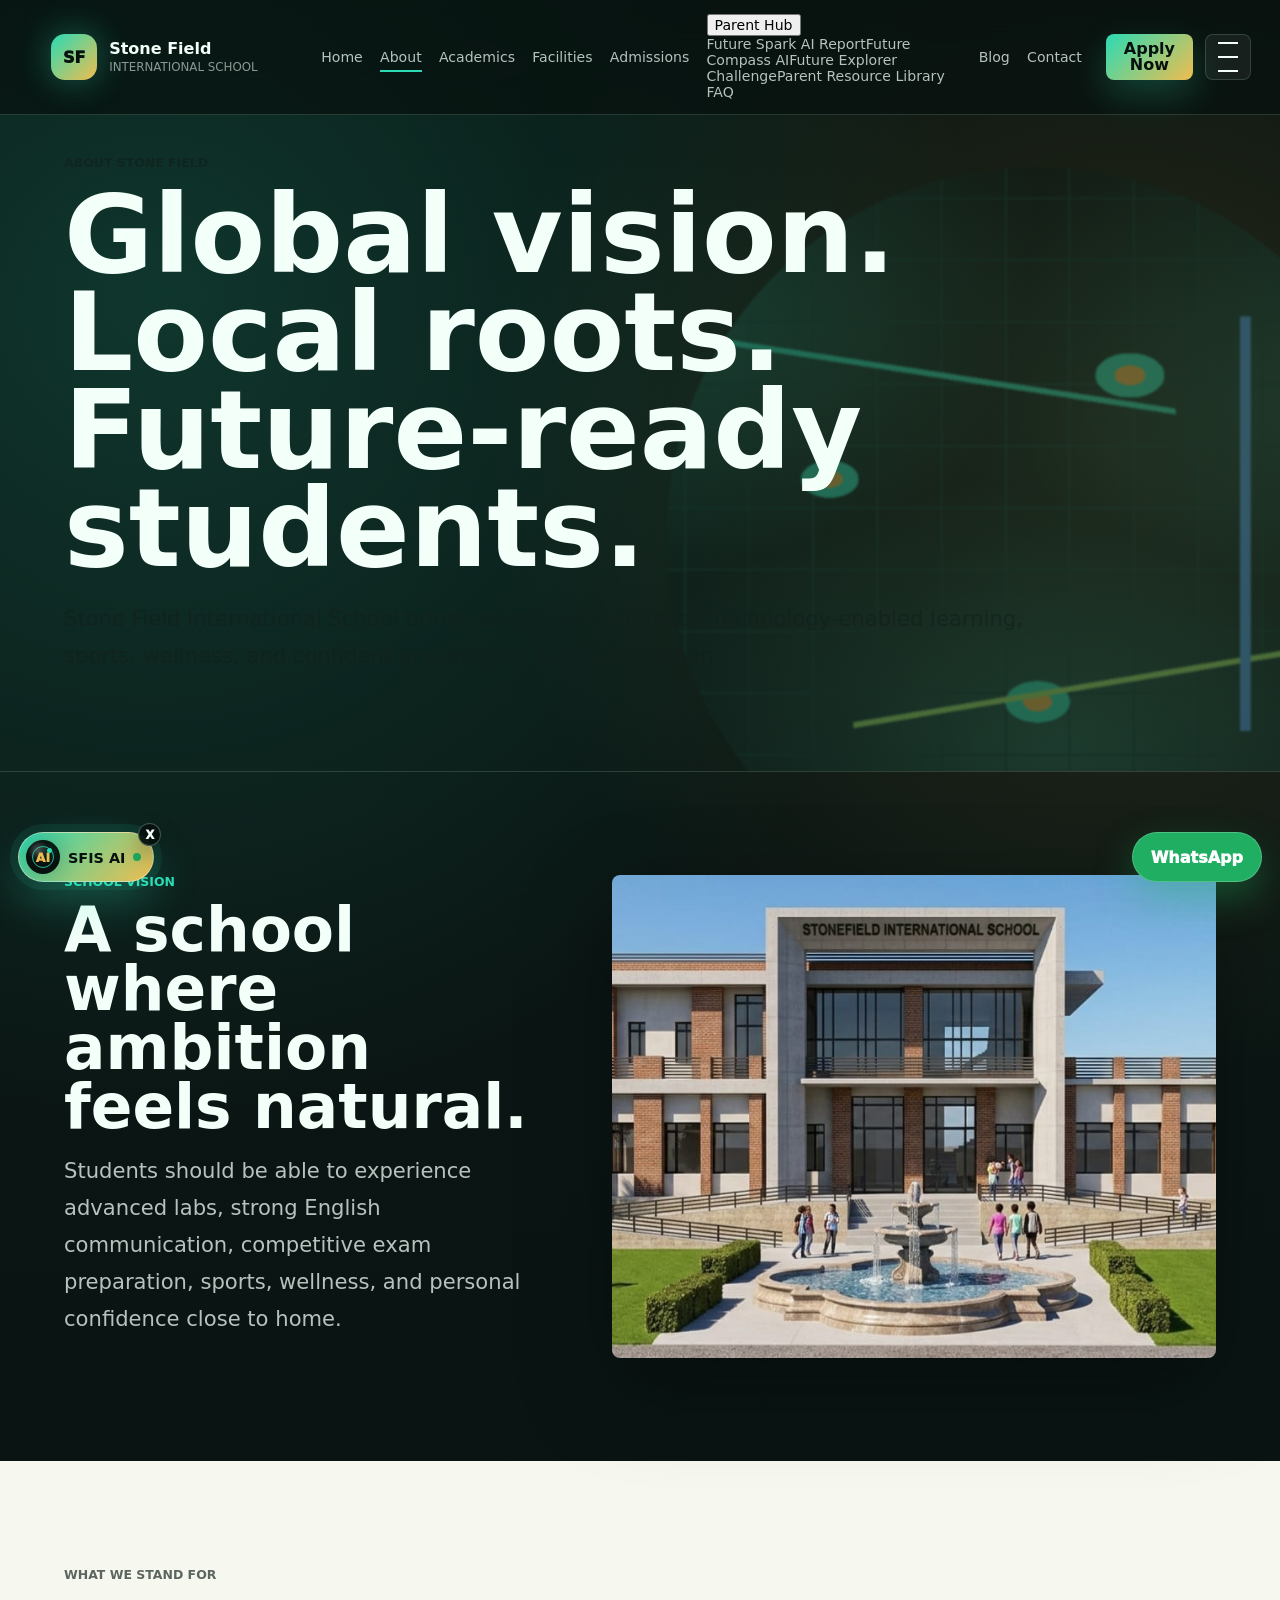
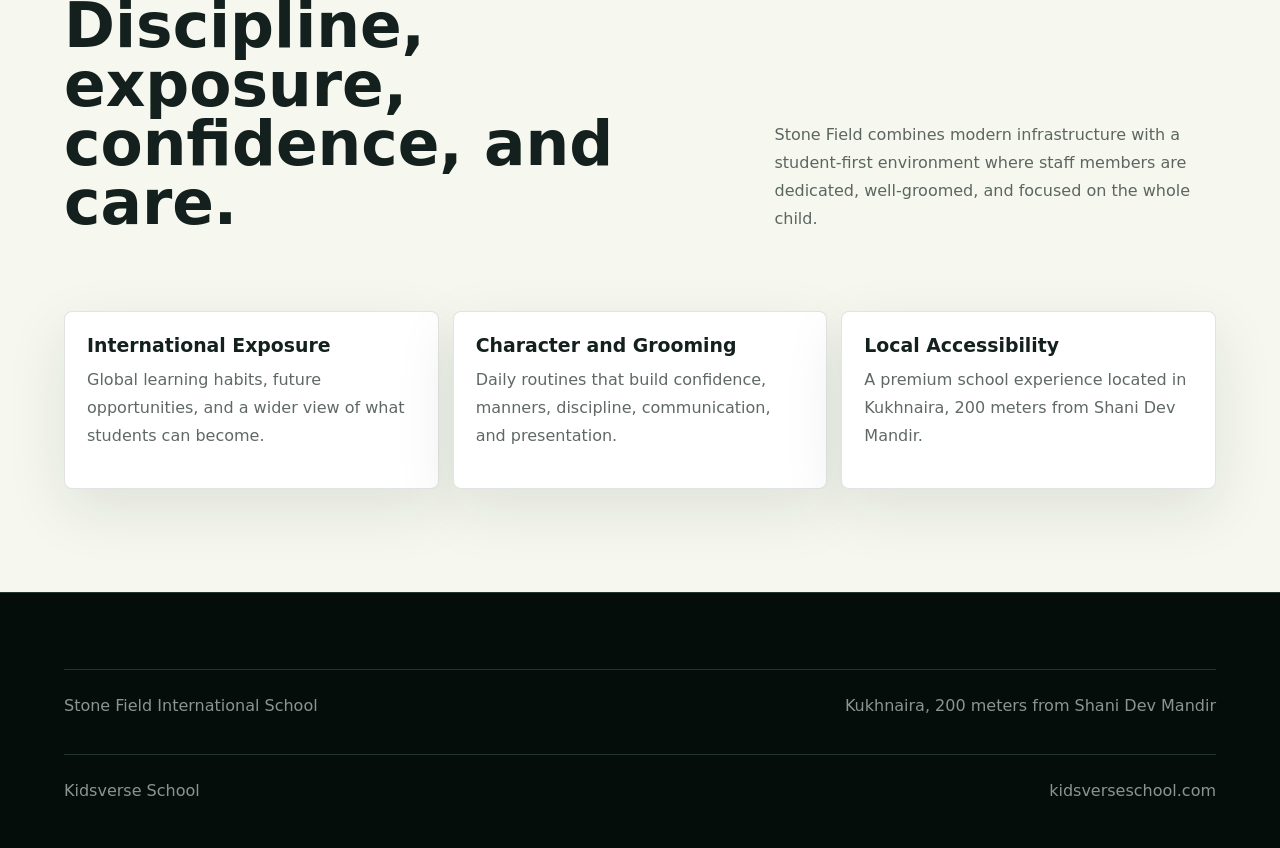
==== commit 0fb107ff: "Update about.html" ====
--- a/about.html
+++ b/about.html
@@ -16,11 +16,11 @@
   <body>
     <header class="site-header">
       <a class="brand" href="index.html"><span class="brand-mark">SF</span><span><strong>Stone Field</strong><small>International School</small></span></a>
-      <nav class="desktop-nav"><a href="index.html">Home</a><a class="is-active" href="about.html">About</a><a href="academics.html">Academics</a><a href="facilities.html">Facilities</a><a href="admissions.html">Admissions</a><a href="child-blueprint.html">AI Report</a><a href="young-genius.html">Challenge</a><a href="blog.html">Blog</a><a href="faq.html">FAQ</a><a href="contact.html">Contact</a></nav>
+      <nav class="desktop-nav" aria-label="Primary navigation"><a href="index.html">Home</a><a class="is-active" href="about.html">About</a><a href="academics.html">Academics</a><a href="facilities.html">Facilities</a><a href="admissions.html">Admissions</a><div class="nav-dropdown"><button class="nav-dropdown-toggle" type="button" aria-haspopup="true">Parent Hub</button><div class="nav-dropdown-menu"><a href="child-blueprint.html">Future Spark AI Report</a><a href="future-compass.html">Future Compass AI</a><a href="young-genius.html">Future Explorer Challenge</a><a href="resources.html">Parent Resource Library</a><a href="faq.html">FAQ</a></div></div><a href="blog.html">Blog</a><a href="contact.html">Contact</a></nav>
       <div class="header-actions"><a class="chip-link" href="admissions.html">Apply Now</a><button class="menu-button" type="button" aria-expanded="false" aria-controls="megaMenu" aria-label="Open menu"><span></span><span></span><span></span></button></div>
     </header>
     <aside class="mega-menu" id="megaMenu" aria-hidden="true">
-      <nav class="mega-links"><a href="about.html">About <span>01</span></a><a href="academics.html">Academics <span>02</span></a><a href="facilities.html">Facilities <span>03</span></a><a href="admissions.html">Admissions <span>04</span></a><a href="child-blueprint.html">AI Report <span>05</span></a><a href="young-genius.html">Challenge <span>06</span></a><a href="blog.html">Blog <span>07</span></a><a href="faq.html">FAQ <span>08</span></a><a href="contact.html">Contact <span>09</span></a></nav>
+      <nav class="mega-links" aria-label="Expanded navigation"><div class="mega-group"><span class="mega-group-title">School</span><a href="index.html">Home <span>01</span></a><a href="about.html">About <span>02</span></a><a href="academics.html">Academics <span>03</span></a><a href="facilities.html">Facilities <span>04</span></a><a href="admissions.html">Admissions <span>05</span></a><a href="blog.html">Blog <span>06</span></a><a href="contact.html">Contact <span>07</span></a></div><div class="mega-group"><span class="mega-group-title">Parent Hub</span><a href="child-blueprint.html">Future Spark AI Report <span>01</span></a><a href="future-compass.html">Future Compass AI <span>02</span></a><a href="young-genius.html">Future Explorer Challenge <span>03</span></a><a href="resources.html">Parent Resource Library <span>04</span></a><a href="faq.html">FAQ <span>05</span></a></div></nav>
       <div class="mega-panel"><p class="eyebrow">Our story</p><h2>Built for a new generation of learners.</h2><p>Stone Field brings international-standard schooling to Kukhnaira with a high-tech campus and values-led culture.</p><a class="primary-button" href="contact.html">Visit Campus</a></div>
     </aside>
     <main>
--- a/styles.css
+++ b/styles.css
@@ -589,6 +589,12 @@
     url("assets/gardens.png") center / cover;
 }
 
+.ai-blog-hero {
+  background:
+    linear-gradient(135deg, rgba(7, 17, 15, 0.84), rgba(14, 36, 33, 0.9)),
+    url("assets/circuit-campus.png") center / cover;
+}
+
 .blog-byline {
   margin-top: 18px;
   color: var(--gold);
@@ -711,6 +717,16 @@
   object-fit: cover;
 }
 
+.founder-tech-mark {
+  aspect-ratio: 0.62;
+}
+
+.founder-portrait-mark img.founder-vinay-image,
+.blog-index-card img.founder-vinay-image,
+.founder-blog-card img.founder-vinay-image {
+  object-position: 48% 10%;
+}
+
 .blog-note-card strong {
   color: var(--night);
   font-size: 1.12rem;
@@ -721,6 +737,73 @@
   grid-template-columns: minmax(0, 1fr) auto;
   gap: 24px;
   align-items: center;
+}
+
+.blog-index-section {
+  background:
+    radial-gradient(circle at 88% 8%, rgba(42, 219, 180, 0.13), transparent 28%),
+    #fbfff8;
+}
+
+.blog-card-grid {
+  display: grid;
+  grid-template-columns: repeat(2, minmax(0, 1fr));
+  gap: 22px;
+}
+
+.blog-index-card {
+  display: grid;
+  grid-template-columns: minmax(120px, 0.34fr) minmax(0, 1fr);
+  min-height: 300px;
+  overflow: hidden;
+  color: var(--dark-text);
+  border: 1px solid rgba(26, 88, 72, 0.15);
+  border-radius: 8px;
+  background: #ffffff;
+  box-shadow: 0 22px 70px rgba(7, 17, 15, 0.11);
+  transition: transform 220ms ease, box-shadow 220ms ease;
+}
+
+.blog-index-card:hover {
+  transform: translateY(-6px);
+  box-shadow: 0 32px 90px rgba(7, 17, 15, 0.18);
+}
+
+.blog-index-card img {
+  width: 100%;
+  height: 100%;
+  min-height: 300px;
+  object-fit: cover;
+}
+
+.blog-index-card div {
+  display: grid;
+  gap: 12px;
+  padding: clamp(20px, 3vw, 30px);
+}
+
+.blog-index-card span,
+.blog-index-card small {
+  color: #0b6b55;
+  font-size: 0.78rem;
+  font-weight: 950;
+  letter-spacing: 0.08em;
+  text-transform: uppercase;
+}
+
+.blog-index-card h3 {
+  color: var(--dark-text);
+  font-size: clamp(1.28rem, 2.15vw, 1.9rem);
+  line-height: 1.16;
+}
+
+.blog-index-card p {
+  color: rgba(19, 32, 29, 0.68);
+  line-height: 1.65;
+}
+
+.blog-index-card small {
+  color: var(--teal);
 }
 
 .founder-blog-teaser {
@@ -786,6 +869,15 @@
   transition: transform 220ms ease, box-shadow 220ms ease, border-color 220ms ease;
 }
 
+.founder-blog-stack {
+  display: grid;
+  gap: 16px;
+}
+
+.founder-blog-stack .founder-blog-card {
+  min-height: 210px;
+}
+
 .founder-blog-card:hover {
   transform: translateY(-6px);
   border-color: rgba(42, 219, 180, 0.48);
@@ -797,6 +889,7 @@
   height: 100%;
   min-height: 232px;
   object-fit: cover;
+  object-position: center;
   border-radius: 8px;
 }
 
@@ -1991,6 +2084,12 @@
 
 .page-intro h1 {
   font-size: clamp(3.2rem, 8.5vw, 8.6rem);
+}
+
+.page-intro h1.long-blog-title {
+  max-width: 1120px;
+  font-size: clamp(2.35rem, 5.2vw, 5.75rem);
+  line-height: 1;
 }
 
 .split-section {
@@ -2707,6 +2806,19 @@
     font-size: 1.1rem;
   }
 
+  .blog-card-grid {
+    grid-template-columns: 1fr;
+  }
+
+  .blog-index-card {
+    grid-template-columns: 96px minmax(0, 1fr);
+    min-height: 0;
+  }
+
+  .blog-index-card img {
+    min-height: 150px;
+  }
+
   .founder-blog-copy h2 {
     font-size: clamp(2rem, 10vw, 3rem);
     line-height: 1.02;
@@ -2754,6 +2866,11 @@
   .page-intro h1 {
     font-size: clamp(2.85rem, 13.5vw, 4.75rem);
     line-height: 0.9;
+  }
+
+  .page-intro h1.long-blog-title {
+    font-size: clamp(2.05rem, 9.5vw, 3.4rem);
+    line-height: 1.04;
   }
 
   h2 {
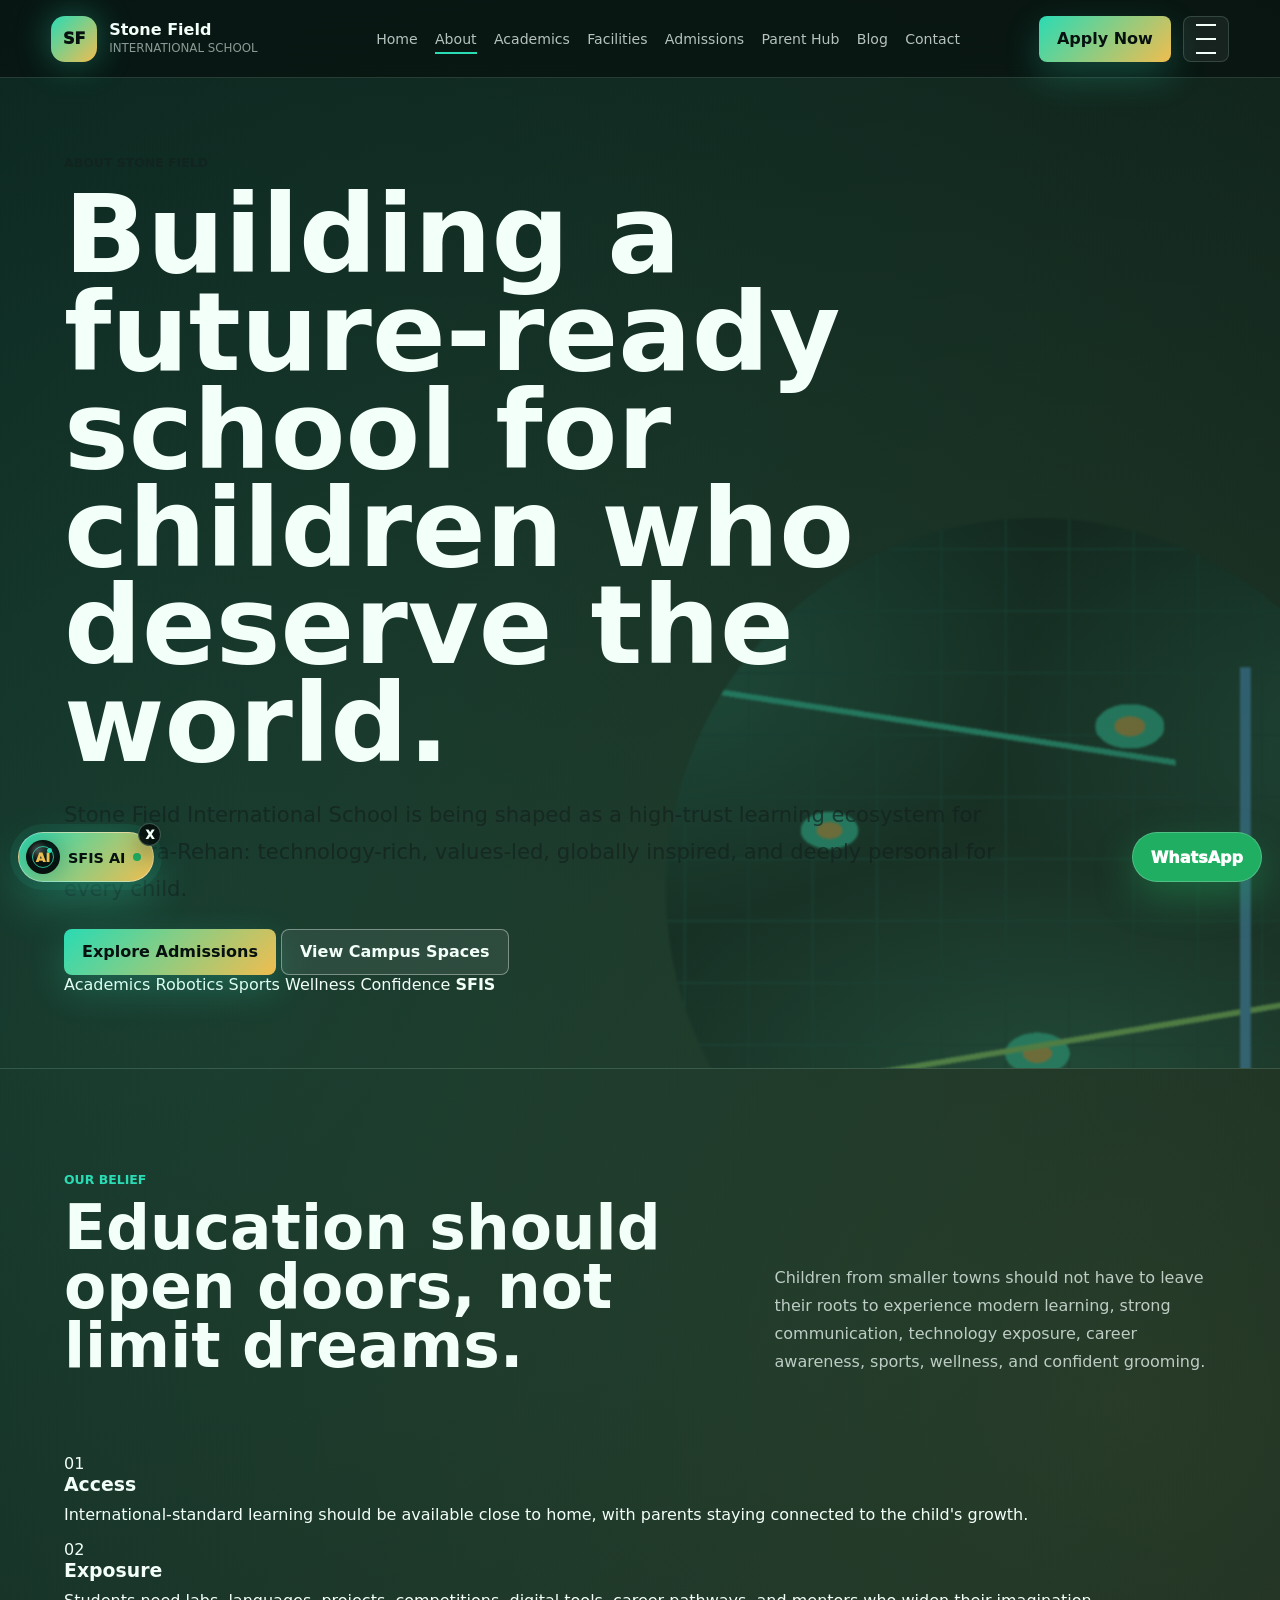
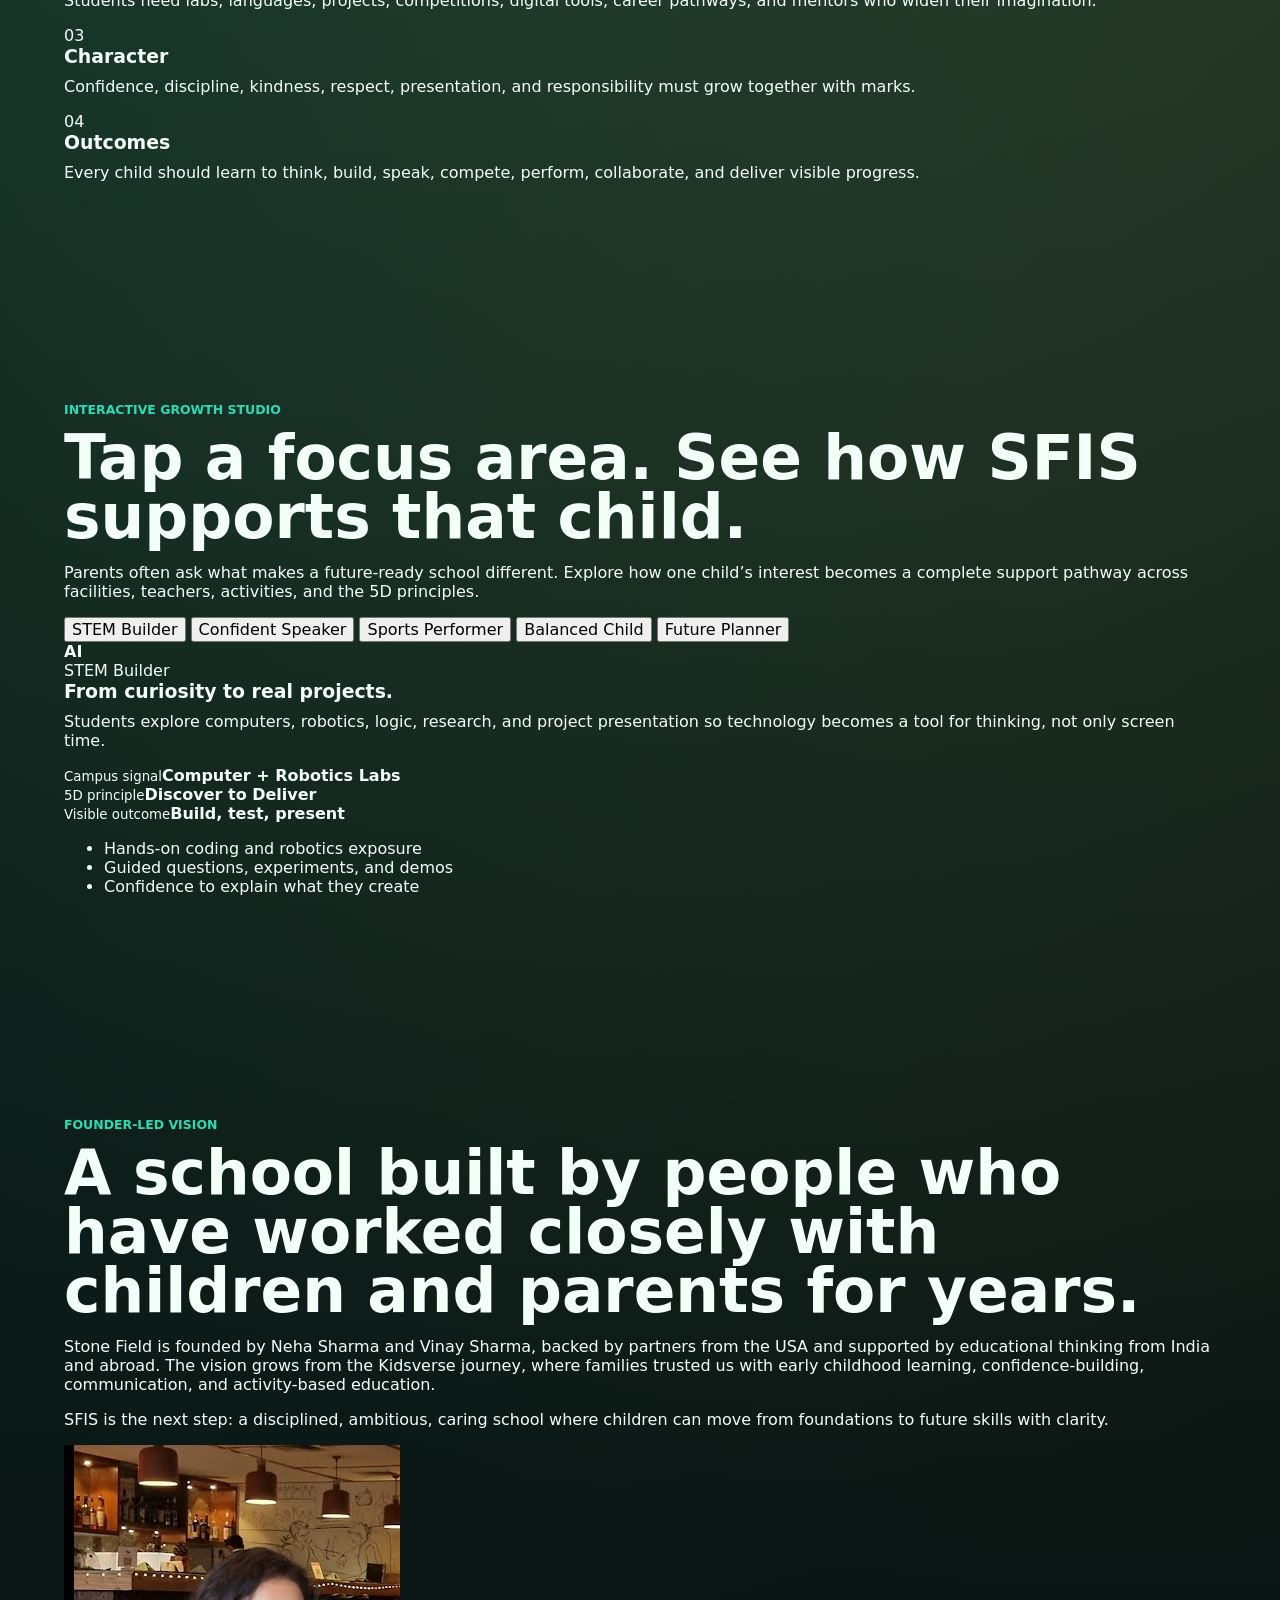
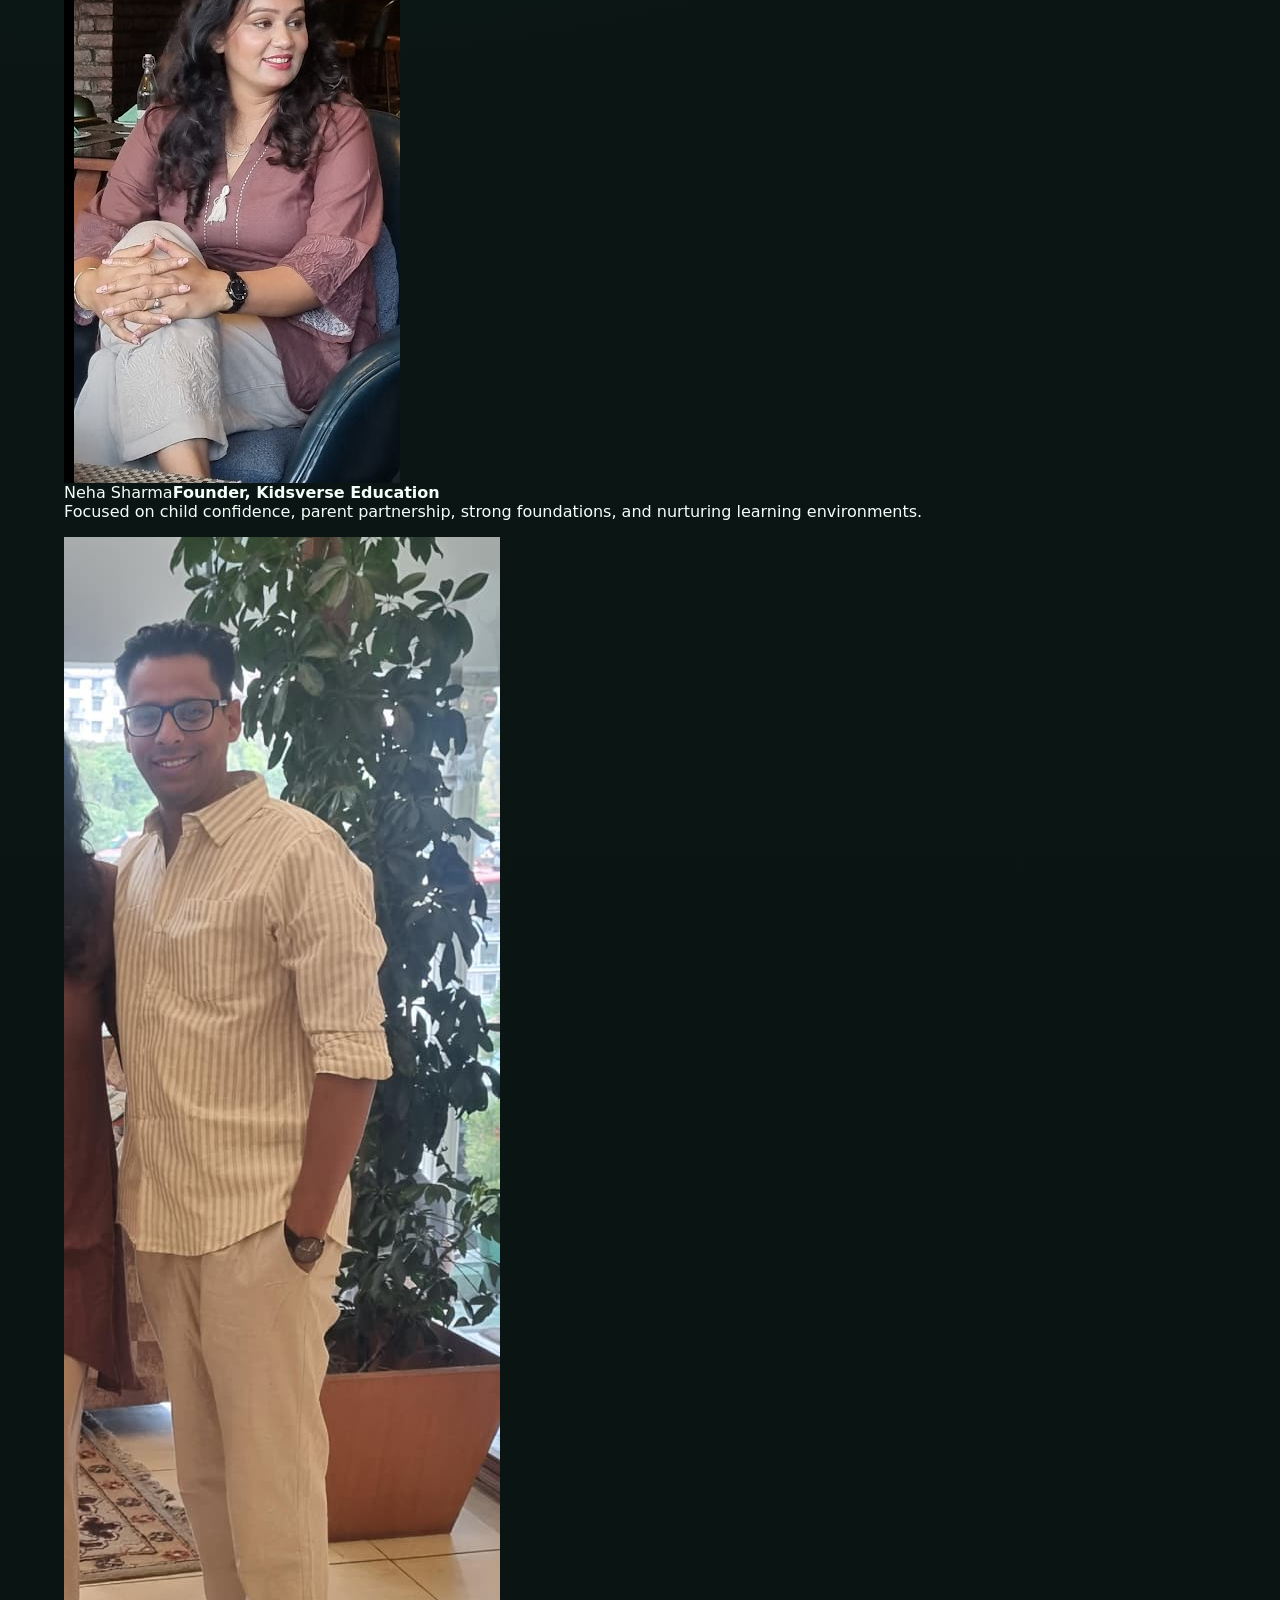
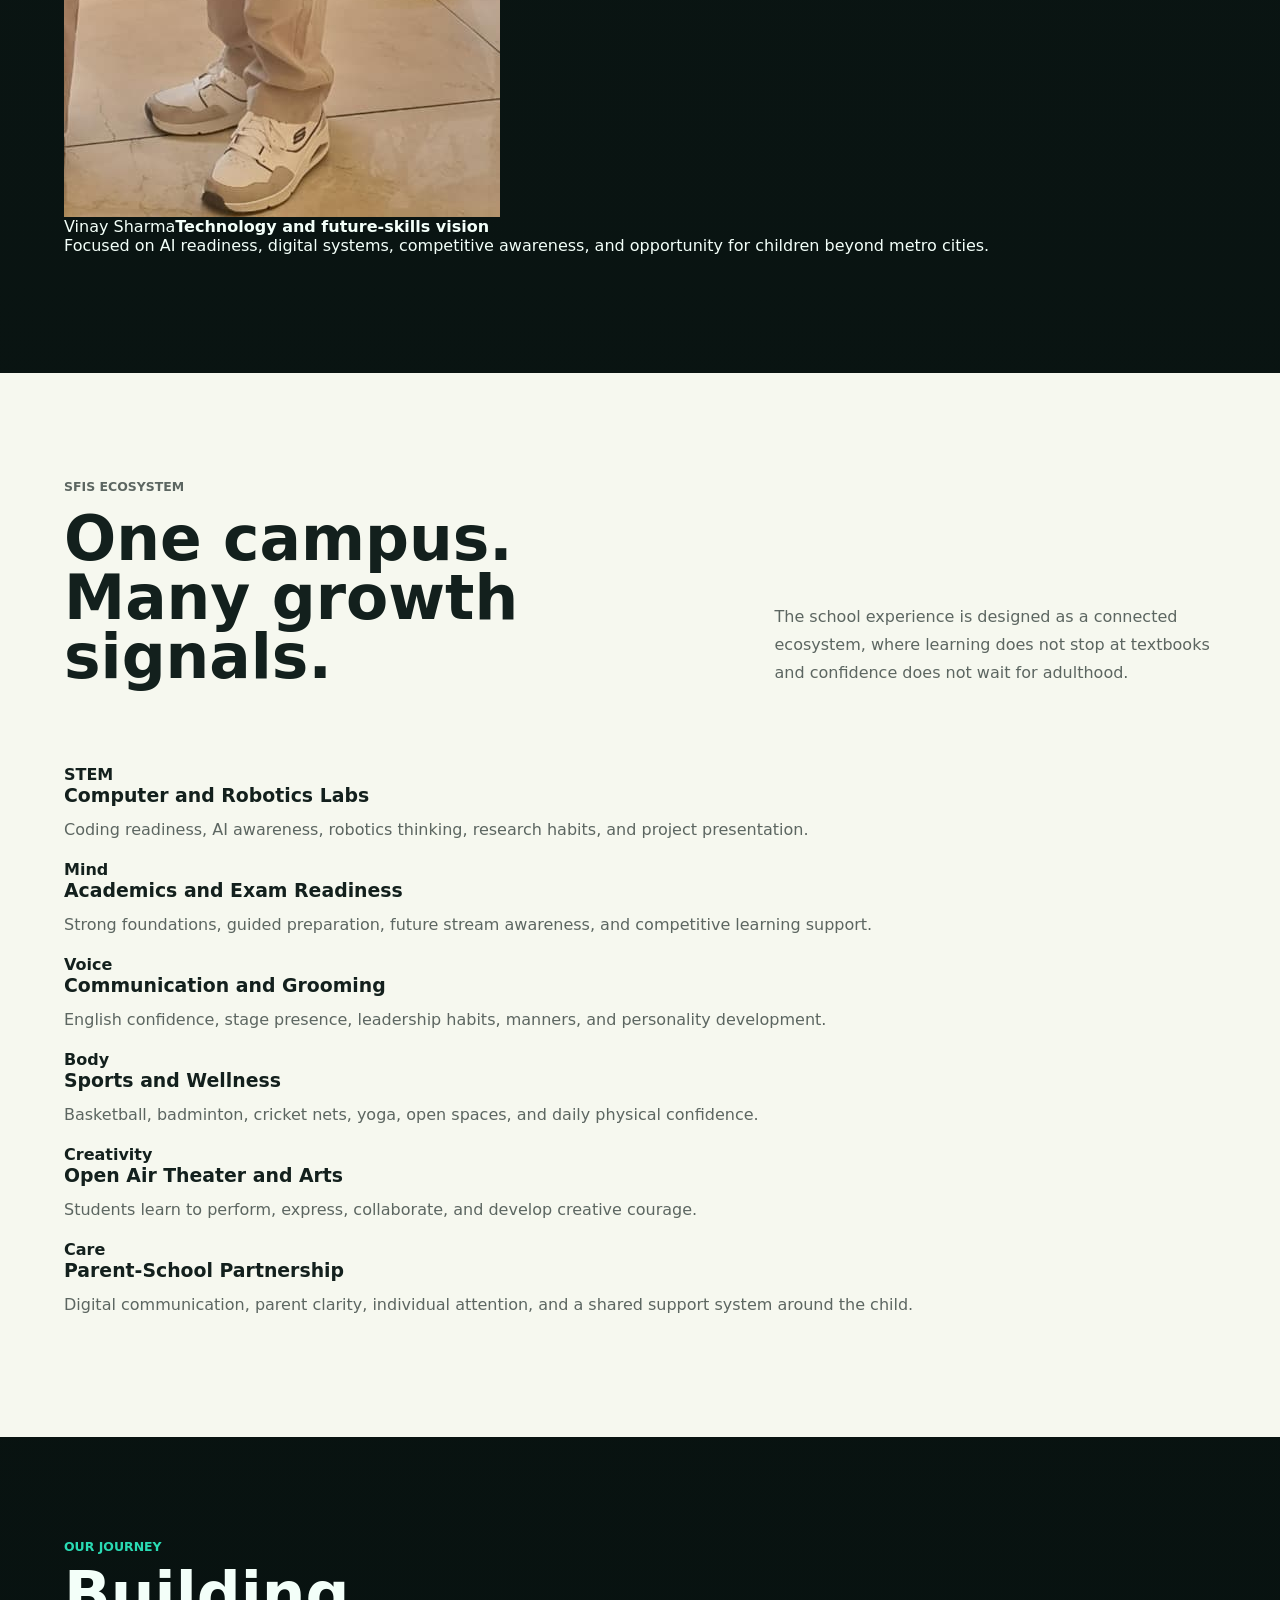
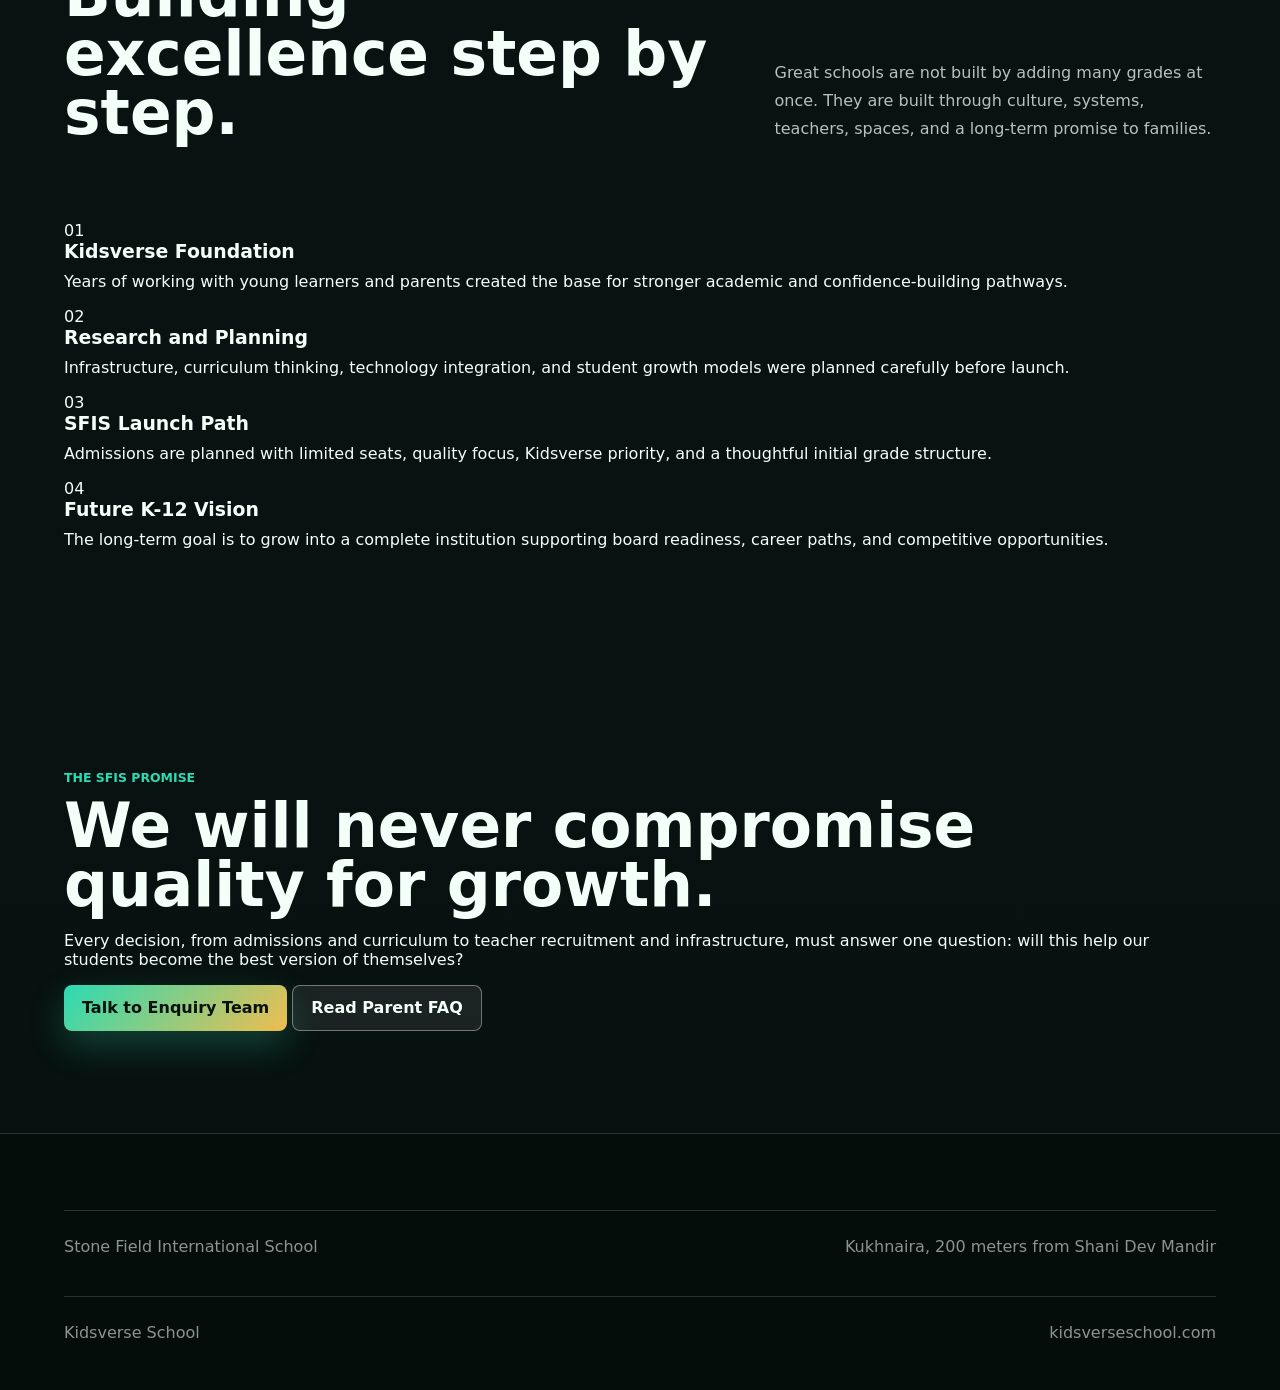
==== commit e42d1c5d: "Update about.html" ====
--- a/about.html
+++ b/about.html
@@ -24,30 +24,140 @@
       <div class="mega-panel"><p class="eyebrow">Our story</p><h2>Built for a new generation of learners.</h2><p>Stone Field brings international-standard schooling to Kukhnaira with a high-tech campus and values-led culture.</p><a class="primary-button" href="contact.html">Visit Campus</a></div>
     </aside>
     <main>
-      <section class="page-hero">
+      <section class="page-hero about-mission-hero">
         <div class="page-intro">
           <p class="eyebrow">About Stone Field</p>
-          <h1>Global vision. Local roots. Future-ready students.</h1>
-          <p class="lead">Stone Field International School brings advanced academics, technology-enabled learning, sports, wellness, and confident grooming to Kukhnaira-Rehan.</p>
+          <h1>Building a future-ready school for children who deserve the world.</h1>
+          <p class="lead">Stone Field International School is being shaped as a high-trust learning ecosystem for Kukhnaira-Rehan: technology-rich, values-led, globally inspired, and deeply personal for every child.</p>
+          <div class="about-hero-actions">
+            <a class="primary-button" href="admissions.html">Explore Admissions</a>
+            <a class="secondary-button" href="facilities.html">View Campus Spaces</a>
+          </div>
+        </div>
+        <div class="about-hero-orbit" aria-label="Stone Field future-ready focus areas">
+          <span>Academics</span>
+          <span>Robotics</span>
+          <span>Sports</span>
+          <span>Wellness</span>
+          <span>Confidence</span>
+          <strong>SFIS</strong>
         </div>
       </section>
-      <section class="section split-section">
+
+      <section class="section about-belief-section">
+        <div class="section-heading">
+          <div>
+            <p class="eyebrow">Our belief</p>
+            <h2>Education should open doors, not limit dreams.</h2>
+          </div>
+          <p>Children from smaller towns should not have to leave their roots to experience modern learning, strong communication, technology exposure, career awareness, sports, wellness, and confident grooming.</p>
+        </div>
+        <div class="belief-grid">
+          <article><span>01</span><h3>Access</h3><p>International-standard learning should be available close to home, with parents staying connected to the child's growth.</p></article>
+          <article><span>02</span><h3>Exposure</h3><p>Students need labs, languages, projects, competitions, digital tools, career pathways, and mentors who widen their imagination.</p></article>
+          <article><span>03</span><h3>Character</h3><p>Confidence, discipline, kindness, respect, presentation, and responsibility must grow together with marks.</p></article>
+          <article><span>04</span><h3>Outcomes</h3><p>Every child should learn to think, build, speak, compete, perform, collaborate, and deliver visible progress.</p></article>
+        </div>
+      </section>
+
+      <section class="section about-growth-studio" aria-label="Interactive Stone Field growth studio">
+        <div class="growth-studio-copy">
+          <p class="eyebrow">Interactive Growth Studio</p>
+          <h2>Tap a focus area. See how SFIS supports that child.</h2>
+          <p>Parents often ask what makes a future-ready school different. Explore how one child’s interest becomes a complete support pathway across facilities, teachers, activities, and the 5D principles.</p>
+          <div class="growth-studio-tabs" role="tablist" aria-label="Choose a student growth focus">
+            <button class="is-active" type="button" data-growth-focus="stem">STEM Builder</button>
+            <button type="button" data-growth-focus="voice">Confident Speaker</button>
+            <button type="button" data-growth-focus="sports">Sports Performer</button>
+            <button type="button" data-growth-focus="wellness">Balanced Child</button>
+            <button type="button" data-growth-focus="career">Future Planner</button>
+          </div>
+        </div>
+        <div class="growth-studio-stage" data-growth-stage>
+          <div class="growth-radar" aria-hidden="true">
+            <span></span><span></span><span></span><span></span>
+            <strong data-growth-icon>AI</strong>
+          </div>
+          <article class="growth-result-card">
+            <span data-growth-label>STEM Builder</span>
+            <h3 data-growth-title>From curiosity to real projects.</h3>
+            <p data-growth-text>Students explore computers, robotics, logic, research, and project presentation so technology becomes a tool for thinking, not only screen time.</p>
+            <div class="growth-meter-grid">
+              <div><small>Campus signal</small><strong data-growth-campus>Computer + Robotics Labs</strong></div>
+              <div><small>5D principle</small><strong data-growth-principle>Discover to Deliver</strong></div>
+              <div><small>Visible outcome</small><strong data-growth-outcome>Build, test, present</strong></div>
+            </div>
+            <ul data-growth-points>
+              <li>Hands-on coding and robotics exposure</li>
+              <li>Guided questions, experiments, and demos</li>
+              <li>Confidence to explain what they create</li>
+            </ul>
+          </article>
+        </div>
+      </section>
+
+      <section class="section founder-vision-section">
+        <div class="founder-vision-copy">
+          <p class="eyebrow">Founder-led vision</p>
+          <h2>A school built by people who have worked closely with children and parents for years.</h2>
+          <p>Stone Field is founded by Neha Sharma and Vinay Sharma, backed by partners from the USA and supported by educational thinking from India and abroad. The vision grows from the Kidsverse journey, where families trusted us with early childhood learning, confidence-building, communication, and activity-based education.</p>
+          <p>SFIS is the next step: a disciplined, ambitious, caring school where children can move from foundations to future skills with clarity.</p>
+        </div>
+        <div class="founder-vision-cards">
+          <article>
+            <img src="assets/Founder.png" alt="Neha Sharma, Founder Kidsverse Education" />
+            <div><span>Neha Sharma</span><strong>Founder, Kidsverse Education</strong><p>Focused on child confidence, parent partnership, strong foundations, and nurturing learning environments.</p></div>
+          </article>
+          <article>
+            <img src="assets/Founder2.jpeg" alt="Vinay Sharma, Founder Stone Field International School" />
+            <div><span>Vinay Sharma</span><strong>Technology and future-skills vision</strong><p>Focused on AI readiness, digital systems, competitive awareness, and opportunity for children beyond metro cities.</p></div>
+          </article>
+        </div>
+      </section>
+
+      <section class="section light about-ecosystem-section">
+        <div class="section-heading">
+          <div>
+            <p class="eyebrow">SFIS ecosystem</p>
+            <h2>One campus. Many growth signals.</h2>
+          </div>
+          <p>The school experience is designed as a connected ecosystem, where learning does not stop at textbooks and confidence does not wait for adulthood.</p>
+        </div>
+        <div class="ecosystem-grid">
+          <article><b>STEM</b><h3>Computer and Robotics Labs</h3><p>Coding readiness, AI awareness, robotics thinking, research habits, and project presentation.</p></article>
+          <article><b>Mind</b><h3>Academics and Exam Readiness</h3><p>Strong foundations, guided preparation, future stream awareness, and competitive learning support.</p></article>
+          <article><b>Voice</b><h3>Communication and Grooming</h3><p>English confidence, stage presence, leadership habits, manners, and personality development.</p></article>
+          <article><b>Body</b><h3>Sports and Wellness</h3><p>Basketball, badminton, cricket nets, yoga, open spaces, and daily physical confidence.</p></article>
+          <article><b>Creativity</b><h3>Open Air Theater and Arts</h3><p>Students learn to perform, express, collaborate, and develop creative courage.</p></article>
+          <article><b>Care</b><h3>Parent-School Partnership</h3><p>Digital communication, parent clarity, individual attention, and a shared support system around the child.</p></article>
+        </div>
+      </section>
+
+      <section class="section about-timeline-section">
+        <div class="section-heading">
+          <div>
+            <p class="eyebrow">Our journey</p>
+            <h2>Building excellence step by step.</h2>
+          </div>
+          <p>Great schools are not built by adding many grades at once. They are built through culture, systems, teachers, spaces, and a long-term promise to families.</p>
+        </div>
+        <div class="about-timeline">
+          <article><span>01</span><h3>Kidsverse Foundation</h3><p>Years of working with young learners and parents created the base for stronger academic and confidence-building pathways.</p></article>
+          <article><span>02</span><h3>Research and Planning</h3><p>Infrastructure, curriculum thinking, technology integration, and student growth models were planned carefully before launch.</p></article>
+          <article><span>03</span><h3>SFIS Launch Path</h3><p>Admissions are planned with limited seats, quality focus, Kidsverse priority, and a thoughtful initial grade structure.</p></article>
+          <article><span>04</span><h3>Future K-12 Vision</h3><p>The long-term goal is to grow into a complete institution supporting board readiness, career paths, and competitive opportunities.</p></article>
+        </div>
+      </section>
+
+      <section class="section about-cta-section">
         <div>
-          <p class="eyebrow">School vision</p>
-          <h2>A school where ambition feels natural.</h2>
-          <p class="lead">Students should be able to experience advanced labs, strong English communication, competitive exam preparation, sports, wellness, and personal confidence close to home.</p>
+          <p class="eyebrow">The SFIS promise</p>
+          <h2>We will never compromise quality for growth.</h2>
+          <p>Every decision, from admissions and curriculum to teacher recruitment and infrastructure, must answer one question: will this help our students become the best version of themselves?</p>
         </div>
-        <img src="assets/stone-field-campus.png" alt="Stone Field campus" />
-      </section>
-      <section class="section light">
-        <div class="section-heading">
-          <div><p class="eyebrow">What we stand for</p><h2>Discipline, exposure, confidence, and care.</h2></div>
-          <p>Stone Field combines modern infrastructure with a student-first environment where staff members are dedicated, well-groomed, and focused on the whole child.</p>
-        </div>
-        <div class="path-grid">
-          <article class="path-card"><h3>International Exposure</h3><p>Global learning habits, future opportunities, and a wider view of what students can become.</p></article>
-          <article class="path-card"><h3>Character and Grooming</h3><p>Daily routines that build confidence, manners, discipline, communication, and presentation.</p></article>
-          <article class="path-card"><h3>Local Accessibility</h3><p>A premium school experience located in Kukhnaira, 200 meters from Shani Dev Mandir.</p></article>
+        <div class="about-cta-actions">
+          <a class="primary-button" href="contact.html">Talk to Enquiry Team</a>
+          <a class="secondary-button" href="faq.html">Read Parent FAQ</a>
         </div>
       </section>
     </main>
--- a/styles.css
+++ b/styles.css
@@ -72,7 +72,7 @@
 
 .site-header {
   position: fixed;
-  z-index: 50;
+  z-index: 110;
   top: 0;
   left: 0;
   right: 0;
@@ -133,12 +133,14 @@
   font-size: 0.88rem;
 }
 
-.desktop-nav a {
+.desktop-nav a,
+.nav-dropdown-toggle {
   position: relative;
   padding: 10px 0;
 }
 
-.desktop-nav a::after {
+.desktop-nav a::after,
+.nav-dropdown-toggle::after {
   position: absolute;
   right: 0;
   bottom: 3px;
@@ -152,8 +154,78 @@
 }
 
 .desktop-nav a:hover::after,
-.desktop-nav a.is-active::after {
+.desktop-nav a.is-active::after,
+.nav-dropdown:hover .nav-dropdown-toggle::after,
+.nav-dropdown:focus-within .nav-dropdown-toggle::after,
+.nav-dropdown-toggle.is-active::after {
   transform: scaleX(1);
+}
+
+.nav-dropdown {
+  position: relative;
+  display: flex;
+  align-items: center;
+}
+
+.nav-dropdown::before {
+  position: absolute;
+  top: 100%;
+  left: 50%;
+  width: max(100%, 280px);
+  height: 18px;
+  content: "";
+  transform: translateX(-50%);
+}
+
+.nav-dropdown-toggle {
+  color: var(--soft);
+  border: 0;
+  background: transparent;
+  cursor: pointer;
+}
+
+.nav-dropdown-menu {
+  position: absolute;
+  z-index: 130;
+  top: calc(100% + 10px);
+  left: 50%;
+  display: grid;
+  min-width: 260px;
+  padding: 10px;
+  border: 1px solid rgba(198, 255, 230, 0.18);
+  border-radius: 8px;
+  background: rgba(7, 17, 15, 0.94);
+  box-shadow: var(--shadow);
+  opacity: 0;
+  transform: translate(-50%, 8px);
+  pointer-events: none;
+  transition: opacity 180ms ease, transform 180ms ease;
+  backdrop-filter: blur(18px);
+}
+
+.nav-dropdown:hover .nav-dropdown-menu,
+.nav-dropdown:focus-within .nav-dropdown-menu,
+.nav-dropdown.is-open .nav-dropdown-menu {
+  opacity: 1;
+  transform: translate(-50%, 0);
+  pointer-events: auto;
+}
+
+.nav-dropdown-menu a {
+  padding: 12px 13px;
+  color: var(--ink);
+  border-radius: 8px;
+  font-weight: 850;
+}
+
+.nav-dropdown-menu a:hover,
+.nav-dropdown-menu a.is-active {
+  color: var(--night);
+  background: linear-gradient(135deg, var(--teal), var(--gold));
+}
+
+.nav-dropdown-menu a::after {
+  display: none;
 }
 
 .header-actions {
@@ -298,6 +370,28 @@
   gap: 12px;
 }
 
+.mega-group {
+  display: grid;
+  gap: 10px;
+}
+
+.mega-group + .mega-group {
+  margin-top: 14px;
+}
+
+.mega-group-title {
+  display: inline-flex;
+  width: max-content;
+  padding: 8px 10px;
+  color: var(--night);
+  border-radius: 999px;
+  background: linear-gradient(135deg, var(--teal), var(--gold));
+  font-size: 0.74rem;
+  font-weight: 950;
+  letter-spacing: 0.08em;
+  text-transform: uppercase;
+}
+
 .mega-links a {
   display: flex;
   justify-content: space-between;
@@ -306,12 +400,12 @@
   border: 1px solid var(--line);
   border-radius: 8px;
   background: rgba(255, 255, 255, 0.06);
-  font-size: clamp(1.45rem, 4vw, 4.6rem);
+  font-size: clamp(1.2rem, 3vw, 2.8rem);
   font-weight: 920;
-  line-height: 0.95;
-}
-
-.mega-links span {
+  line-height: 1.04;
+}
+
+.mega-links a span {
   color: var(--teal);
   font-size: 0.85rem;
 }
@@ -595,6 +689,12 @@
     url("assets/circuit-campus.png") center / cover;
 }
 
+.resources-hero {
+  background:
+    linear-gradient(135deg, rgba(7, 17, 15, 0.84), rgba(14, 36, 33, 0.9)),
+    url("assets/balanced_growth.png") center / cover;
+}
+
 .blog-byline {
   margin-top: 18px;
   color: var(--gold);
@@ -806,6 +906,337 @@
   color: var(--teal);
 }
 
+.resource-library-section {
+  color: var(--dark-text);
+  background:
+    radial-gradient(circle at 12% 10%, rgba(42, 219, 180, 0.14), transparent 30%),
+    #fbfff8;
+}
+
+.resource-library-section .section-heading {
+  padding: clamp(18px, 3vw, 26px);
+  border: 1px solid rgba(26, 88, 72, 0.12);
+  border-radius: 8px;
+  background: rgba(255, 255, 255, 0.78);
+  box-shadow: 0 18px 60px rgba(7, 17, 15, 0.08);
+}
+
+.resource-library-section .section-heading h2 {
+  color: var(--dark-text);
+}
+
+.resource-library-section .section-heading p:not(.eyebrow) {
+  color: rgba(19, 32, 29, 0.72);
+}
+
+.resource-card-grid {
+  display: grid;
+  grid-template-columns: repeat(5, minmax(0, 1fr));
+  gap: 16px;
+}
+
+.resource-card {
+  display: grid;
+  grid-template-rows: 44px minmax(58px, auto) 1fr auto;
+  gap: 14px;
+  align-content: stretch;
+  min-height: 100%;
+  padding: clamp(20px, 2.4vw, 28px);
+  color: var(--dark-text);
+  border: 1px solid rgba(26, 88, 72, 0.14);
+  border-radius: 8px;
+  background:
+    linear-gradient(145deg, rgba(255, 255, 255, 0.94), rgba(242, 250, 240, 0.9));
+  box-shadow: 0 22px 70px rgba(7, 17, 15, 0.1);
+  transition: transform 220ms ease, box-shadow 220ms ease, border-color 220ms ease;
+}
+
+.resource-card:hover {
+  transform: translateY(-5px);
+  border-color: rgba(42, 219, 180, 0.38);
+  box-shadow: 0 32px 90px rgba(7, 17, 15, 0.16);
+}
+
+.resource-card span {
+  display: grid;
+  place-items: center;
+  width: 44px;
+  height: 44px;
+  color: var(--night);
+  border-radius: 50%;
+  background: linear-gradient(135deg, var(--teal), var(--gold));
+  font-weight: 950;
+}
+
+.resource-card h3 {
+  color: var(--dark-text);
+  font-size: clamp(1.1rem, 1.5vw, 1.45rem);
+  line-height: 1.2;
+}
+
+.resource-card p,
+.resource-parent-cta p,
+.resource-home-teaser p {
+  color: rgba(19, 32, 29, 0.68);
+  line-height: 1.68;
+}
+
+.resource-card button {
+  justify-self: start;
+  margin-top: auto;
+}
+
+.resource-parent-cta,
+.resource-home-teaser {
+  display: grid;
+  grid-template-columns: minmax(0, 0.9fr) minmax(260px, 0.58fr) auto;
+  gap: clamp(20px, 4vw, 42px);
+  align-items: center;
+}
+
+.resource-home-teaser {
+  color: var(--dark-text);
+  background:
+    radial-gradient(circle at 90% 20%, rgba(42, 219, 180, 0.16), transparent 28%),
+    linear-gradient(135deg, #f8fbf4 0%, #eef7ef 55%, #fff5dd 100%);
+}
+
+.resource-home-teaser h2 {
+  color: var(--dark-text);
+}
+
+.resource-mini-list {
+  display: flex;
+  flex-wrap: wrap;
+  gap: 10px;
+}
+
+.resource-mini-list span {
+  padding: 10px 12px;
+  color: #12332d;
+  border: 1px solid rgba(26, 88, 72, 0.14);
+  border-radius: 999px;
+  background: rgba(255, 255, 255, 0.7);
+  font-size: 0.86rem;
+  font-weight: 900;
+}
+
+.parent-hub-home {
+  color: var(--dark-text);
+  background:
+    radial-gradient(circle at 12% 20%, rgba(42, 219, 180, 0.16), transparent 30%),
+    radial-gradient(circle at 90% 18%, rgba(255, 207, 90, 0.18), transparent 28%),
+    linear-gradient(135deg, #fbfff8 0%, #eef8f1 52%, #fff7e4 100%);
+}
+
+.parent-hub-home .section-heading {
+  align-items: center;
+}
+
+.parent-hub-home .section-heading h2 {
+  color: var(--dark-text);
+}
+
+.parent-hub-home .section-heading p:not(.eyebrow) {
+  color: rgba(19, 32, 29, 0.72);
+}
+
+.parent-hub-grid {
+  display: grid;
+  grid-template-columns: repeat(2, minmax(0, 1fr));
+  gap: clamp(18px, 3vw, 28px);
+}
+
+.parent-hub-card {
+  position: relative;
+  display: grid;
+  grid-template-columns: auto minmax(0, 1fr);
+  gap: 18px;
+  align-items: start;
+  overflow: hidden;
+  min-height: 100%;
+  padding: clamp(22px, 3vw, 34px);
+  border: 1px solid rgba(26, 88, 72, 0.14);
+  border-radius: 8px;
+  background: rgba(255, 255, 255, 0.84);
+  box-shadow: 0 28px 80px rgba(7, 17, 15, 0.1);
+}
+
+.parent-hub-card::after {
+  position: absolute;
+  right: -46px;
+  top: -46px;
+  width: 150px;
+  height: 150px;
+  content: "";
+  border: 1px solid rgba(26, 88, 72, 0.12);
+  border-radius: 50%;
+  background: rgba(42, 219, 180, 0.12);
+}
+
+.parent-hub-card-resource::after {
+  background: rgba(255, 207, 90, 0.16);
+}
+
+.parent-hub-icon {
+  position: relative;
+  z-index: 1;
+  display: grid;
+  place-items: center;
+  width: 58px;
+  height: 58px;
+  color: var(--night);
+  border-radius: 50%;
+  background: linear-gradient(135deg, var(--teal), var(--gold));
+  font-size: 0.88rem;
+  font-weight: 950;
+}
+
+.parent-hub-card h3 {
+  position: relative;
+  z-index: 1;
+  max-width: 580px;
+  color: var(--dark-text);
+  font-size: clamp(1.45rem, 2.6vw, 2.3rem);
+  line-height: 1.08;
+}
+
+.parent-hub-card p:not(.eyebrow) {
+  position: relative;
+  z-index: 1;
+  max-width: 620px;
+  margin-top: 12px;
+  color: rgba(19, 32, 29, 0.7);
+  line-height: 1.65;
+}
+
+.parent-hub-points {
+  position: relative;
+  z-index: 1;
+  grid-column: 1 / -1;
+  display: flex;
+  flex-wrap: wrap;
+  gap: 10px;
+  margin-top: 8px;
+}
+
+.parent-hub-points span {
+  padding: 9px 11px;
+  color: #12332d;
+  border: 1px solid rgba(26, 88, 72, 0.14);
+  border-radius: 999px;
+  background: rgba(255, 255, 255, 0.72);
+  font-size: 0.82rem;
+  font-weight: 900;
+}
+
+.parent-hub-card .primary-button {
+  position: relative;
+  z-index: 1;
+  grid-column: 1 / -1;
+  justify-self: start;
+  margin-top: 4px;
+}
+
+.resource-lead-modal {
+  position: fixed;
+  inset: 0;
+  z-index: 1200;
+  display: grid;
+  place-items: center;
+  padding: 18px;
+}
+
+.resource-lead-modal[hidden] {
+  display: none;
+}
+
+.resource-lead-backdrop {
+  position: absolute;
+  inset: 0;
+  background: rgba(3, 10, 8, 0.68);
+  backdrop-filter: blur(14px);
+}
+
+.resource-lead-box {
+  position: relative;
+  z-index: 1;
+  width: min(100%, 520px);
+  max-height: calc(100vh - 36px);
+  overflow: auto;
+  padding: clamp(24px, 4vw, 36px);
+  color: var(--dark-text);
+  border: 1px solid rgba(42, 219, 180, 0.24);
+  border-radius: 8px;
+  background:
+    radial-gradient(circle at 90% 0%, rgba(42, 219, 180, 0.2), transparent 34%),
+    linear-gradient(145deg, #ffffff, #f4fbef);
+  box-shadow: 0 38px 120px rgba(0, 0, 0, 0.35);
+}
+
+.resource-lead-close {
+  position: absolute;
+  top: 14px;
+  right: 14px;
+  display: grid;
+  place-items: center;
+  width: 34px;
+  height: 34px;
+  color: var(--dark-text);
+  border: 1px solid rgba(26, 88, 72, 0.16);
+  border-radius: 50%;
+  background: rgba(255, 255, 255, 0.82);
+  font-weight: 950;
+}
+
+.resource-lead-box h2 {
+  margin-top: 8px;
+  color: var(--dark-text);
+  font-size: clamp(1.75rem, 4vw, 2.65rem);
+  line-height: 1.05;
+}
+
+.resource-lead-subtitle {
+  margin-top: 10px;
+  color: rgba(19, 32, 29, 0.68);
+  line-height: 1.65;
+}
+
+.resource-lead-form {
+  display: grid;
+  gap: 13px;
+  margin-top: 22px;
+}
+
+.resource-lead-form label {
+  display: grid;
+  gap: 7px;
+  color: rgba(19, 32, 29, 0.72);
+  font-size: 0.82rem;
+  font-weight: 900;
+  text-transform: uppercase;
+}
+
+.resource-lead-form input {
+  width: 100%;
+  color: var(--dark-text);
+  border: 1px solid rgba(26, 88, 72, 0.18);
+  background: rgba(255, 255, 255, 0.92);
+}
+
+.resource-lead-error {
+  padding: 11px 13px;
+  color: #7c211c;
+  border: 1px solid rgba(180, 52, 42, 0.22);
+  border-radius: 8px;
+  background: rgba(255, 235, 230, 0.92);
+  font-size: 0.9rem;
+}
+
+.resource-lead-error[hidden] {
+  display: none;
+}
+
 .founder-blog-teaser {
   display: grid;
   grid-template-columns: minmax(0, 0.95fr) minmax(300px, 0.55fr);
@@ -929,6 +1360,412 @@
   background:
     linear-gradient(135deg, rgba(7, 17, 15, 0.86), rgba(14, 36, 33, 0.88)),
     url("assets/robotics-lab.png") center / cover;
+}
+
+.compass-hero {
+  background:
+    linear-gradient(135deg, rgba(7, 17, 15, 0.92), rgba(14, 36, 33, 0.82)),
+    url("https://images.pexels.com/photos/5212703/pexels-photo-5212703.jpeg?auto=compress&cs=tinysrgb&w=1600") center / cover;
+}
+
+.compass-hero .page-intro {
+  max-width: 900px;
+}
+
+.compass-hero .lead {
+  max-width: 760px;
+  color: rgba(255, 255, 255, 0.94);
+  font-weight: 650;
+  text-shadow: 0 2px 18px rgba(0, 0, 0, 0.7);
+}
+
+.future-compass-home,
+.compass-overview,
+.future-compass-section {
+  background:
+    radial-gradient(circle at 12% 15%, rgba(85, 174, 232, 0.16), transparent 30%),
+    radial-gradient(circle at 86% 14%, rgba(240, 189, 79, 0.13), transparent 28%),
+    #07110f;
+}
+
+.future-compass-home {
+  display: grid;
+  grid-template-columns: minmax(0, 1fr) minmax(300px, 0.62fr);
+  gap: clamp(22px, 4vw, 52px);
+  align-items: center;
+}
+
+.future-compass-home-copy p,
+.compass-overview p {
+  color: var(--soft);
+  line-height: 1.75;
+}
+
+.future-compass-orbit {
+  position: relative;
+  display: grid;
+  min-height: 410px;
+  place-items: center;
+  overflow: hidden;
+  border: 1px solid rgba(198, 255, 230, 0.16);
+  border-radius: 8px;
+  background:
+    linear-gradient(135deg, rgba(255, 255, 255, 0.08), rgba(85, 174, 232, 0.1)),
+    rgba(255, 255, 255, 0.04);
+  box-shadow: var(--shadow);
+}
+
+.future-compass-orbit::before,
+.future-compass-orbit::after {
+  position: absolute;
+  content: "";
+  border: 1px solid rgba(42, 219, 180, 0.28);
+  border-radius: 50%;
+}
+
+.future-compass-orbit::before {
+  width: 72%;
+  aspect-ratio: 1;
+}
+
+.future-compass-orbit::after {
+  width: 46%;
+  aspect-ratio: 1;
+  border-color: rgba(240, 189, 79, 0.32);
+}
+
+.future-compass-orbit strong {
+  position: relative;
+  z-index: 1;
+  display: grid;
+  width: 156px;
+  height: 156px;
+  place-items: center;
+  color: var(--night);
+  border-radius: 50%;
+  background: linear-gradient(135deg, var(--teal), var(--gold));
+  font-size: 1.8rem;
+  font-weight: 950;
+  box-shadow: 0 0 50px rgba(42, 219, 180, 0.28);
+}
+
+.future-compass-orbit span {
+  position: absolute;
+  z-index: 2;
+  padding: 10px 13px;
+  color: var(--ink);
+  border: 1px solid rgba(255, 255, 255, 0.18);
+  border-radius: 999px;
+  background: rgba(7, 17, 15, 0.74);
+  font-size: 0.84rem;
+  font-weight: 950;
+}
+
+.future-compass-orbit span:nth-child(1) { top: 13%; left: 12%; }
+.future-compass-orbit span:nth-child(2) { top: 12%; right: 10%; }
+.future-compass-orbit span:nth-child(3) { right: 7%; bottom: 24%; }
+.future-compass-orbit span:nth-child(4) { bottom: 14%; left: 12%; }
+.future-compass-orbit span:nth-child(5) { top: 46%; left: 5%; }
+
+.compass-proof-grid {
+  display: grid;
+  grid-template-columns: repeat(3, minmax(0, 1fr));
+  gap: 16px;
+}
+
+.compass-proof-grid article,
+.future-compass-panel,
+.future-compass-report-hero,
+.future-compass-card {
+  padding: clamp(20px, 3vw, 34px);
+  border: 1px solid var(--line);
+  border-radius: 8px;
+  background: rgba(255, 255, 255, 0.06);
+  box-shadow: 0 20px 60px rgba(0, 0, 0, 0.18);
+}
+
+.compass-proof-grid span {
+  display: block;
+  color: var(--gold);
+  font-size: clamp(2.4rem, 7vw, 5rem);
+  font-weight: 950;
+  line-height: 0.9;
+}
+
+.compass-proof-grid strong {
+  display: block;
+  margin: 12px 0 8px;
+  color: var(--ink);
+  font-size: 1.2rem;
+}
+
+.future-compass-form,
+.future-compass-report {
+  display: grid;
+  gap: 20px;
+}
+
+.future-compass-fields {
+  display: grid;
+  grid-template-columns: repeat(4, minmax(0, 1fr));
+  gap: 14px;
+}
+
+.future-compass-fields label {
+  display: grid;
+  gap: 8px;
+  color: var(--ink);
+  font-weight: 850;
+}
+
+.future-compass-fields input,
+.future-compass-fields select {
+  width: 100%;
+  min-height: 50px;
+  padding: 0 14px;
+  color: var(--ink);
+  border: 1px solid var(--line);
+  border-radius: 8px;
+  background: rgba(255, 255, 255, 0.08);
+}
+
+.future-compass-fields label.is-invalid input,
+.future-compass-fields label.is-invalid select,
+.future-compass-question.is-invalid {
+  border-color: rgba(255, 117, 90, 0.9);
+  background: rgba(255, 82, 54, 0.1);
+}
+
+.future-compass-head {
+  display: grid;
+  grid-template-columns: minmax(0, 1fr) minmax(220px, 0.32fr);
+  gap: 18px;
+  align-items: end;
+}
+
+.future-compass-progress {
+  height: 14px;
+  overflow: hidden;
+  border-radius: 999px;
+  background: rgba(255, 255, 255, 0.1);
+}
+
+.future-compass-progress span {
+  display: block;
+  width: 0;
+  height: 100%;
+  border-radius: inherit;
+  background: linear-gradient(90deg, var(--blue), var(--teal), var(--gold));
+  transition: width 220ms ease;
+}
+
+.future-compass-questions {
+  display: grid;
+  gap: 16px;
+}
+
+.future-compass-group {
+  display: grid;
+  gap: 12px;
+}
+
+.future-compass-group h3 {
+  margin: 18px 0 0;
+  color: var(--gold);
+  font-size: clamp(1.4rem, 3vw, 2rem);
+}
+
+.future-compass-question {
+  display: grid;
+  gap: 12px;
+  padding: 18px;
+  border: 1px solid rgba(198, 255, 230, 0.13);
+  border-radius: 8px;
+  background: rgba(255, 255, 255, 0.045);
+}
+
+.future-compass-question p {
+  margin: 0;
+  color: var(--ink);
+  font-size: 1.02rem;
+  font-weight: 850;
+  line-height: 1.45;
+}
+
+.future-compass-options {
+  display: grid;
+  grid-template-columns: repeat(4, minmax(0, 1fr));
+  gap: 10px;
+}
+
+.future-compass-options label {
+  display: grid;
+  grid-template-columns: auto 1fr;
+  gap: 8px;
+  align-items: center;
+  min-height: 46px;
+  padding: 10px 12px;
+  color: var(--soft);
+  border: 1px solid rgba(198, 255, 230, 0.12);
+  border-radius: 8px;
+  background: rgba(255, 255, 255, 0.05);
+  font-size: 0.9rem;
+  font-weight: 750;
+}
+
+.future-compass-options label:has(input:checked) {
+  color: var(--night);
+  background: linear-gradient(135deg, var(--teal), var(--gold));
+}
+
+.future-compass-error {
+  margin: 0;
+  padding: 14px 16px;
+  color: #ffe9e1;
+  border: 1px solid rgba(255, 117, 90, 0.7);
+  border-radius: 8px;
+  background: rgba(255, 82, 54, 0.14);
+  font-weight: 850;
+  line-height: 1.55;
+}
+
+.future-compass-error[hidden],
+.future-compass-report[hidden] {
+  display: none;
+}
+
+.future-compass-report {
+  margin-top: 28px;
+}
+
+.future-compass-report-hero {
+  display: grid;
+  grid-template-columns: minmax(0, 1fr) minmax(190px, 0.28fr);
+  gap: 18px;
+  align-items: center;
+  background:
+    linear-gradient(135deg, rgba(42, 219, 180, 0.14), rgba(240, 189, 79, 0.1)),
+    rgba(255, 255, 255, 0.06);
+}
+
+.future-compass-report-hero h2 {
+  color: var(--gold);
+}
+
+.compass-radar {
+  display: grid;
+  gap: 8px;
+  place-items: center;
+  min-height: 180px;
+  padding: 18px;
+  text-align: center;
+  border: 1px solid rgba(42, 219, 180, 0.34);
+  border-radius: 50%;
+  background: rgba(7, 17, 15, 0.6);
+}
+
+.compass-radar span,
+.compass-radar small {
+  color: var(--muted);
+  font-weight: 850;
+  text-transform: uppercase;
+}
+
+.compass-radar strong {
+  color: var(--teal);
+  font-size: clamp(2.5rem, 8vw, 5.5rem);
+  line-height: 0.9;
+}
+
+.future-compass-report-grid {
+  display: grid;
+  grid-template-columns: repeat(2, minmax(0, 1fr));
+  gap: 16px;
+}
+
+.future-compass-card.wide {
+  grid-column: 1 / -1;
+}
+
+.future-compass-card h3 {
+  margin-top: 0;
+  color: var(--ink);
+}
+
+.future-compass-card p,
+.future-compass-card li {
+  color: var(--soft);
+  line-height: 1.65;
+}
+
+.future-compass-card ol,
+.future-compass-card ul {
+  padding-left: 20px;
+}
+
+.future-compass-card ol li {
+  margin-bottom: 12px;
+}
+
+.future-compass-card ol li strong {
+  display: inline-block;
+  color: var(--ink);
+  margin-right: 8px;
+}
+
+.future-compass-card ol li span {
+  display: inline-flex;
+  padding: 4px 8px;
+  border-radius: 999px;
+  background: rgba(43, 219, 180, 0.14);
+  color: var(--teal);
+  font-size: 0.76rem;
+  font-weight: 900;
+  white-space: nowrap;
+}
+
+.future-compass-card ol li p {
+  margin: 5px 0 0;
+  font-size: 0.9rem;
+}
+
+.myth-grid,
+.career-demand-grid {
+  display: grid;
+  grid-template-columns: repeat(2, minmax(0, 1fr));
+  gap: 12px;
+}
+
+.myth-grid article,
+.career-demand-grid article {
+  padding: 16px;
+  border: 1px solid rgba(198, 255, 230, 0.13);
+  border-radius: 8px;
+  background: rgba(255, 255, 255, 0.045);
+}
+
+.myth-grid strong,
+.career-demand-grid strong {
+  display: block;
+  color: var(--gold);
+  line-height: 1.35;
+}
+
+.career-demand-grid span {
+  display: inline-flex;
+  margin: 10px 8px 0 0;
+  padding: 7px 9px;
+  color: var(--night);
+  border-radius: 999px;
+  background: var(--teal);
+  font-size: 0.78rem;
+  font-weight: 950;
+}
+
+.future-compass-actions {
+  display: flex;
+  flex-wrap: wrap;
+  gap: 12px;
 }
 
 .challenge-section {
@@ -2691,10 +3528,16 @@
   .faq-teaser,
   .blueprint-teaser,
   .challenge-teaser,
+  .future-compass-home,
   .founder-blog-teaser,
+  .resource-parent-cta,
+  .resource-home-teaser,
+  .parent-hub-grid,
   .blog-layout,
   .blog-next,
   .blueprint-gate,
+  .future-compass-head,
+  .future-compass-report-hero,
   .media-showcase,
   .mega-menu {
     grid-template-columns: 1fr;
@@ -2707,7 +3550,8 @@
   .life-grid,
   .facility-grid,
   .path-grid,
-  .contact-grid {
+  .contact-grid,
+  .resource-card-grid {
     grid-template-columns: repeat(2, minmax(0, 1fr));
   }
 
@@ -2716,11 +3560,20 @@
   }
 
   .blueprint-fields,
+  .future-compass-fields,
   .choice-grid,
   .report-grid,
+  .future-compass-report-grid,
   .challenge-profile,
   .challenge-result {
     grid-template-columns: 1fr;
+  }
+
+  .future-compass-options,
+  .compass-proof-grid,
+  .myth-grid,
+  .career-demand-grid {
+    grid-template-columns: repeat(2, minmax(0, 1fr));
   }
 
   .vision-wall {
@@ -2771,6 +3624,15 @@
 
   .chip-link {
     display: none;
+  }
+
+  .parent-hub-card {
+    grid-template-columns: 1fr;
+  }
+
+  .parent-hub-icon {
+    width: 48px;
+    height: 48px;
   }
 
   .founder-card {
@@ -2808,6 +3670,31 @@
 
   .blog-card-grid {
     grid-template-columns: 1fr;
+  }
+
+  .resource-card-grid,
+  .resource-parent-cta,
+  .resource-home-teaser,
+  .compass-proof-grid,
+  .future-compass-options,
+  .myth-grid,
+  .career-demand-grid {
+    grid-template-columns: 1fr;
+  }
+
+  .future-compass-orbit {
+    min-height: 320px;
+  }
+
+  .future-compass-orbit strong {
+    width: 124px;
+    height: 124px;
+    font-size: 1.4rem;
+  }
+
+  .future-compass-orbit span {
+    font-size: 0.72rem;
+    padding: 8px 10px;
   }
 
   .blog-index-card {
@@ -3095,7 +3982,10 @@
   .report-hero-card,
   .report-grid article,
   .score-panel,
-  .match-card {
+  .match-card,
+  .future-compass-panel,
+  .future-compass-card,
+  .future-compass-report-hero {
     padding: 18px;
   }
 
